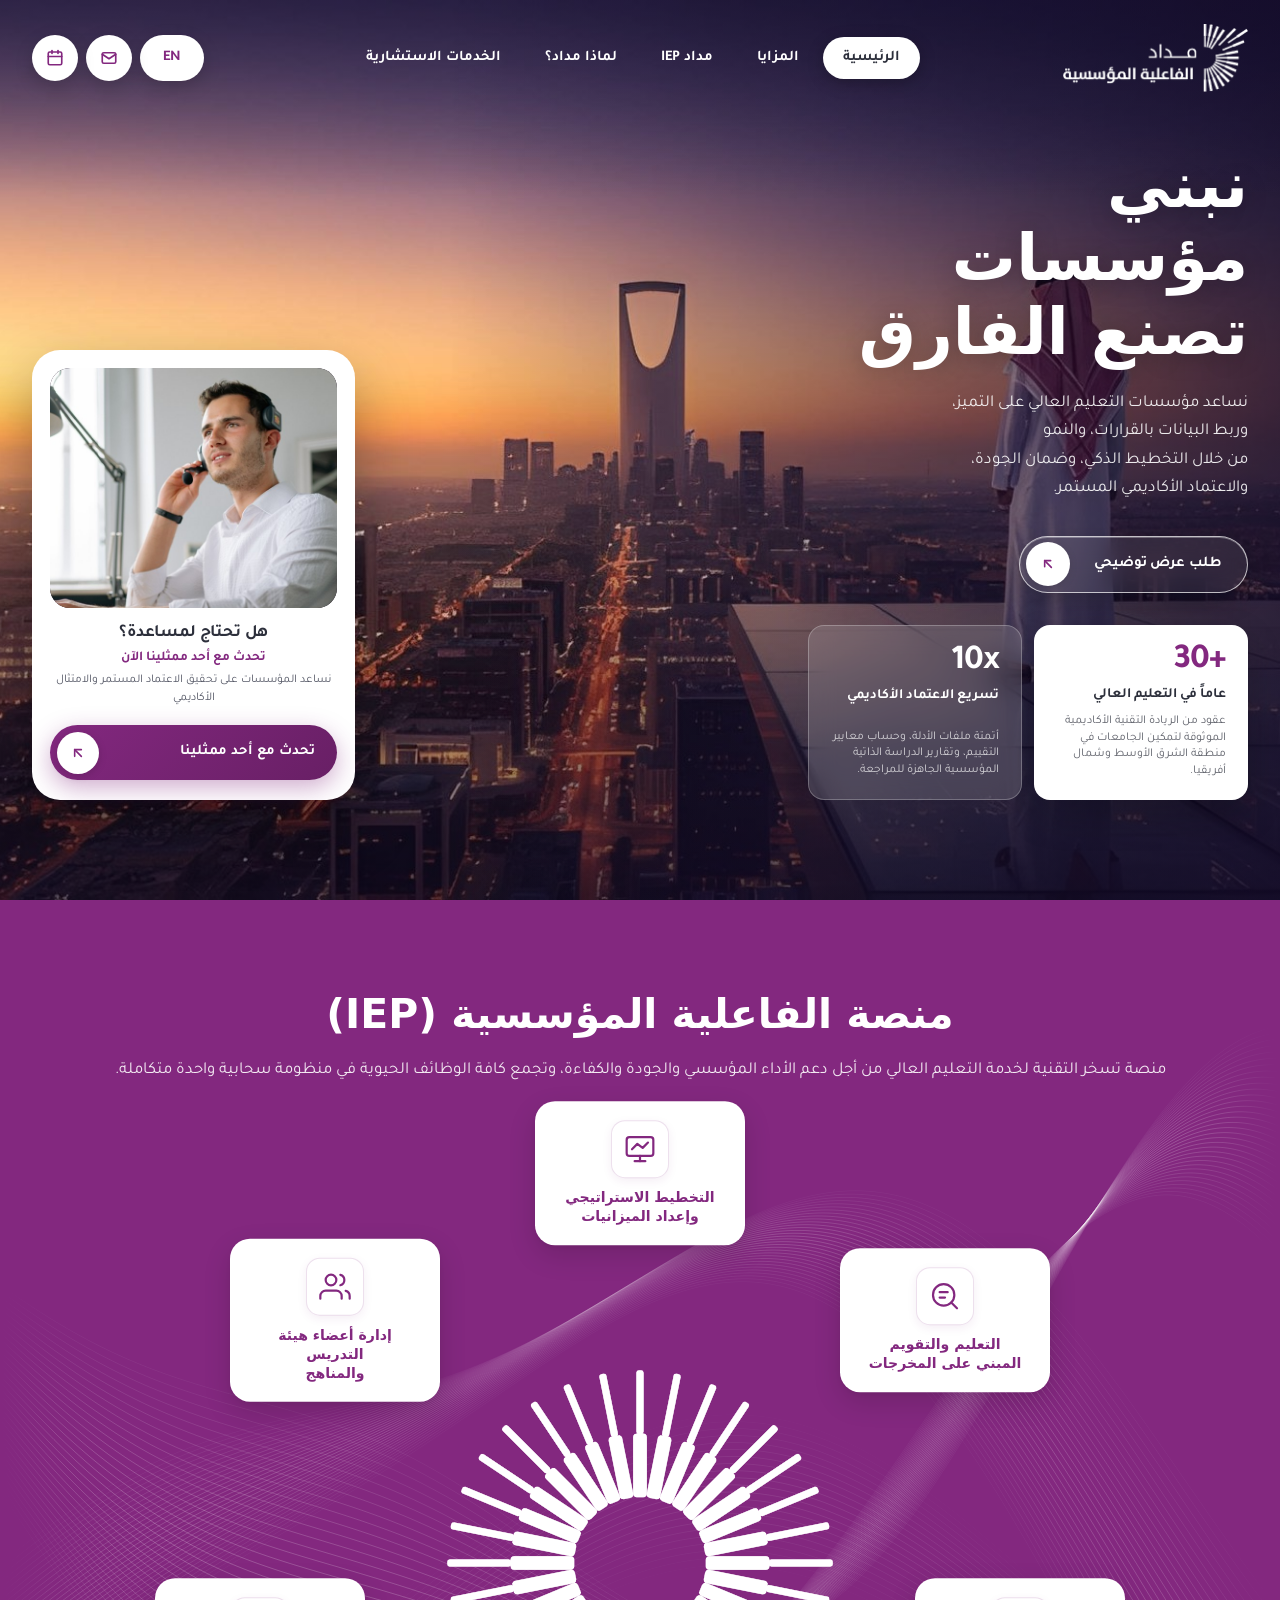
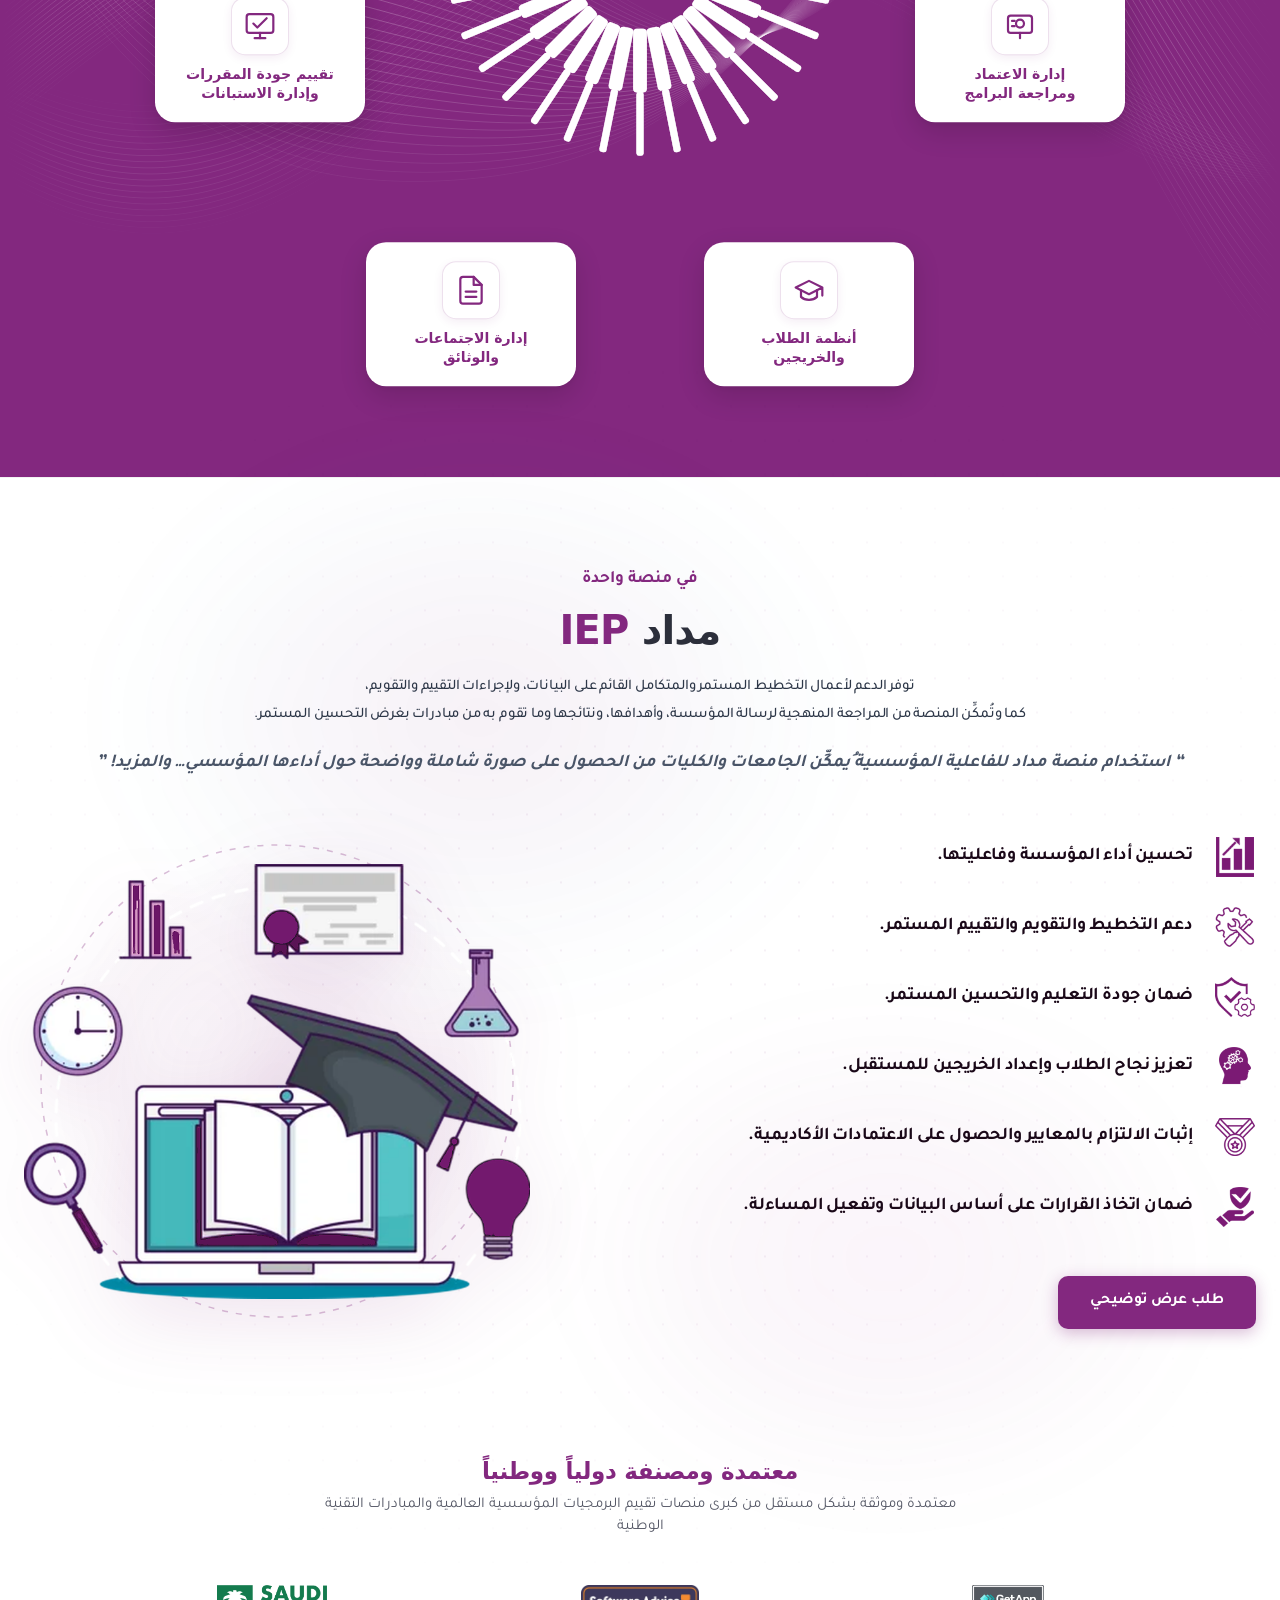
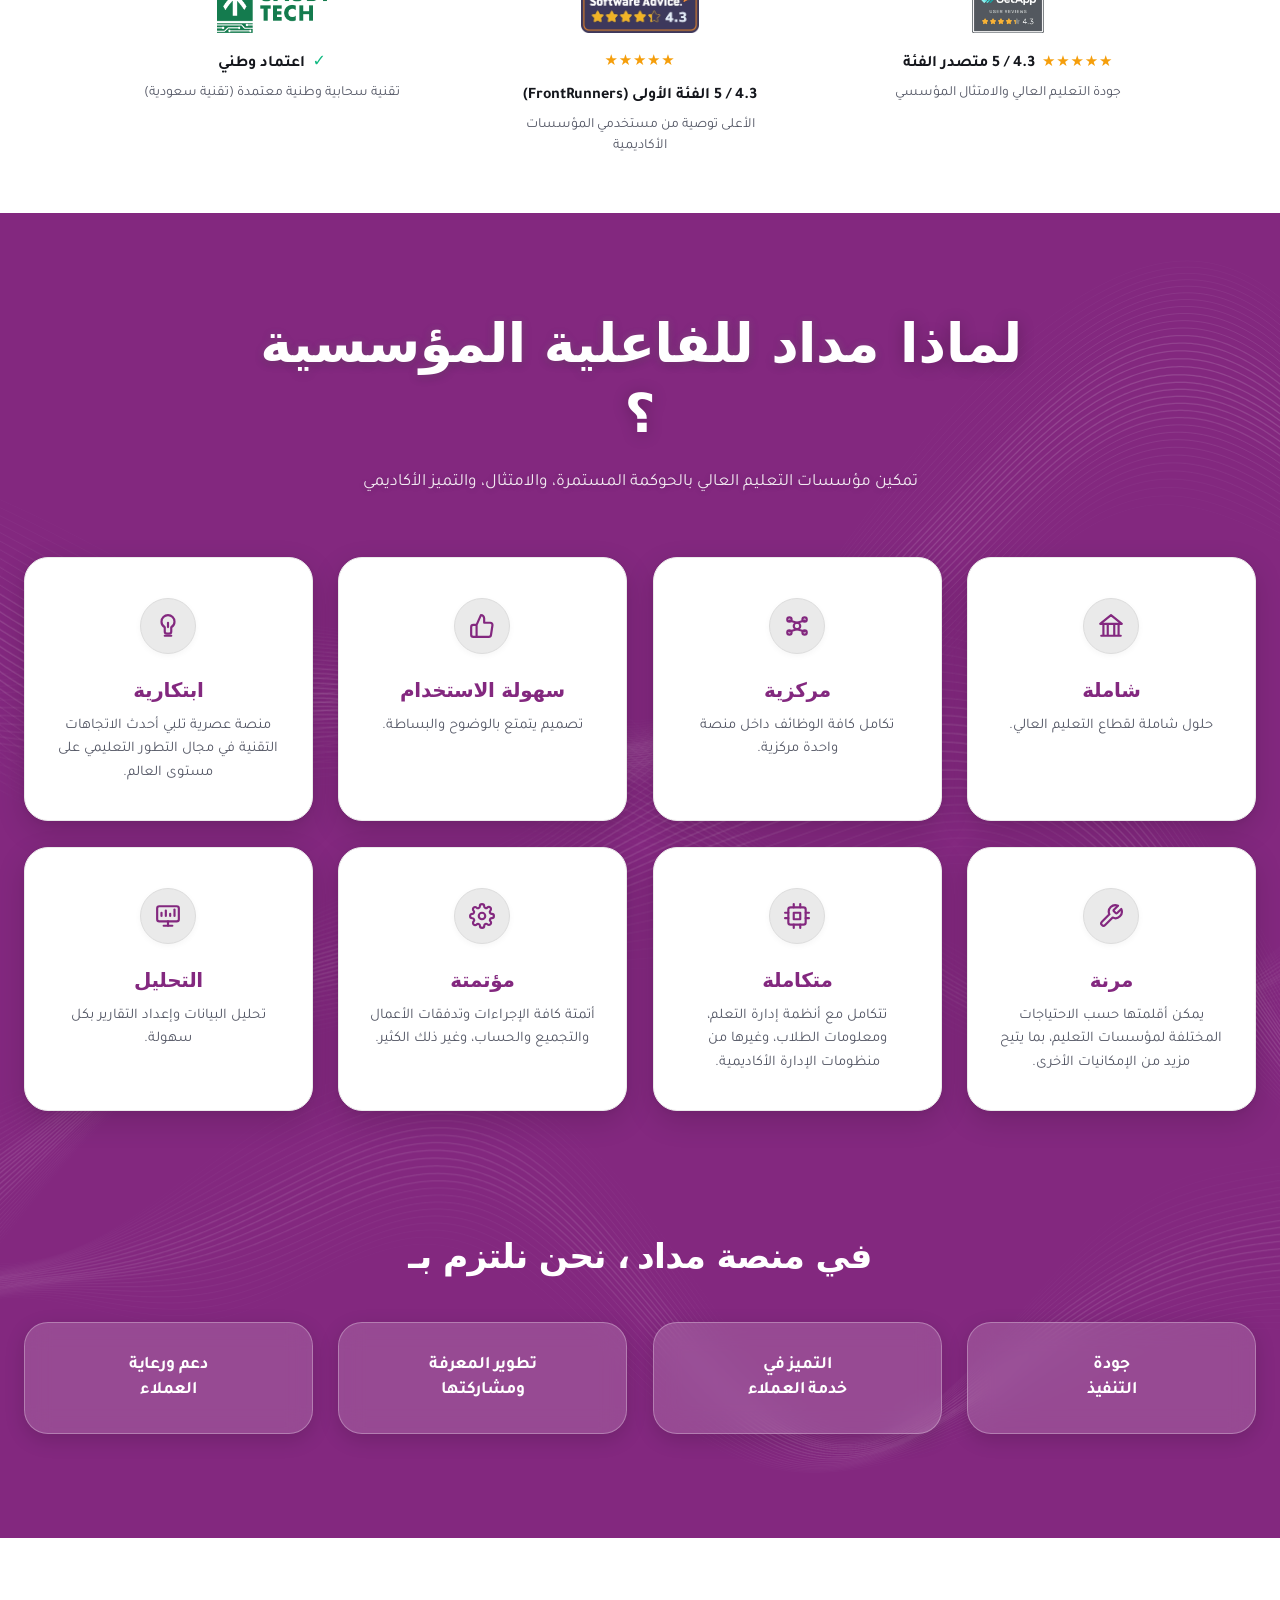
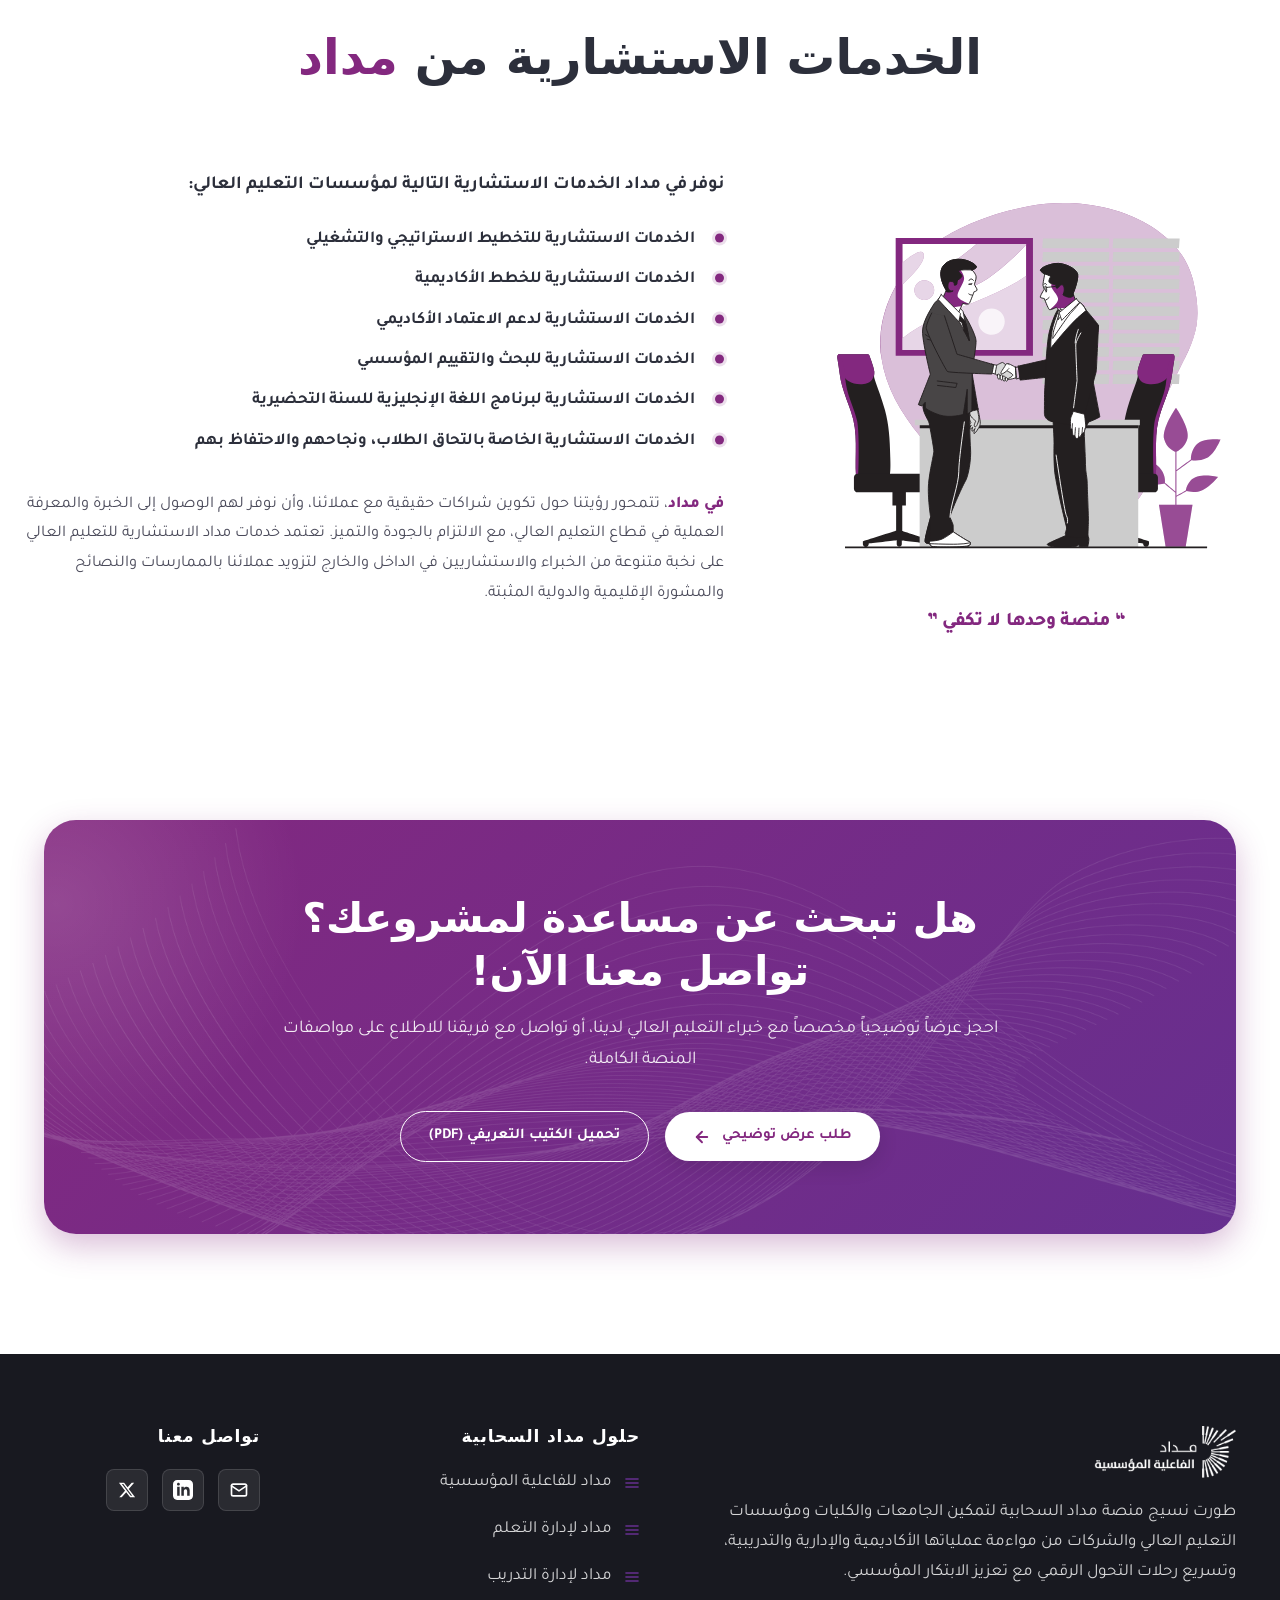
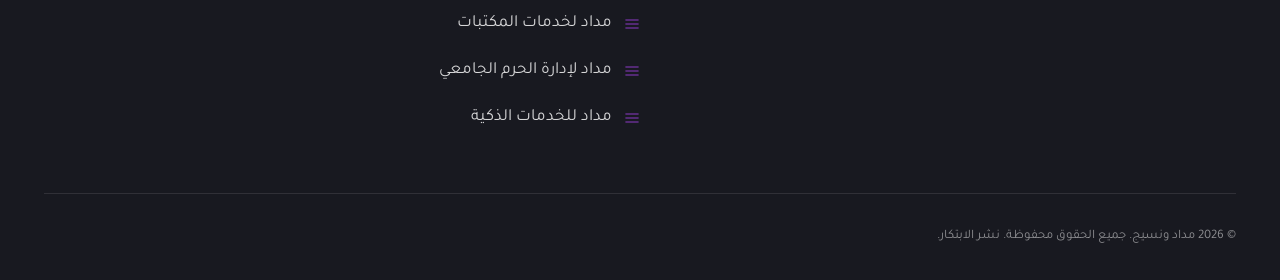
==== ar/index.html @ b890a6e3 "Initial commit: Medad IEP Website" ====
<!DOCTYPE html>
<html lang="ar" dir="rtl">
<head>
  <meta charset="UTF-8">
  <meta name="viewport" content="width=device-width, initial-scale=1.0">
  <title>الفاعلية المؤسسية | منصة مداد السحابية</title>
  <meta name="description" content="منصة الفاعلية المؤسسية (IEP) من مداد تلبي احتياجات مؤسسات التعليم العالي من خلال دمج التخطيط الاستراتيجي وتقويم مخرجات التعلم والاعتماد الأكاديمي.">
  <meta name="robots" content="index, follow">

  <!-- Canonical & Multilingual Links -->
  <link rel="canonical" href="https://products.medad.com/ar/institutional-effectiveness-platform/">
  <link rel="alternate" hreflang="ar" href="index.html">
  <link rel="alternate" hreflang="en" href="../index.html">
  <link rel="alternate" hreflang="x-default" href="../index.html">

  <!-- Open Graph -->
  <meta property="og:type" content="website">
  <meta property="og:title" content="الفاعلية المؤسسية | منصة مداد السحابية">
  <meta property="og:description" content="منصة تسخر التقنية لخدمة التعليم العالي من أجل دعم الأداء المؤسسي والجودة والكفاءة.">
  <meta property="og:image" content="../assets/images/iep-hero-bg.webp">
  <meta property="og:url" content="https://products.medad.com/ar/institutional-effectiveness-platform/">

  <!-- Google Fonts: Tajawal (Spec: Regular 400, Bold 700, ExtraBold 800) -->
  <link rel="preconnect" href="https://fonts.googleapis.com">
  <link rel="preconnect" href="https://fonts.gstatic.com" crossorigin>
  <link href="https://fonts.googleapis.com/css2?family=Tajawal:wght@400;700;800&display=swap" rel="stylesheet">

  <link rel="stylesheet" href="../css/style.css">
  <link rel="stylesheet" href="../css/rtl.css">
  <link rel="icon" type="image/webp" href="../assets/images/medad-iep-logo-ar.webp">
</head>
<body class="rtl">

  <!-- Floating Frosted Header Navigation -->
  <header class="hero-header" id="mainHeader" role="banner">
    <a href="index.html" class="hero-brand" aria-label="الصفحة الرئيسية لمنصة مداد للفاعلية المؤسسية">
      <img src="../assets/images/medad-iep-logo-ar.webp" alt="منصة مداد للفاعلية المؤسسية" width="272" height="68">
    </a>

    <nav class="hero-pill-nav" role="navigation" aria-label="القائمة الرئيسية">
      <span class="hero-pill-indicator" aria-hidden="true"></span>
      <a href="#overview" class="hero-pill-link active">الرئيسية</a>
      <a href="#features" class="hero-pill-link">المزايا</a>
      <a href="#medad-iep" class="hero-pill-link">مداد IEP</a>
      <a href="#why-medad" class="hero-pill-link">لماذا مداد؟</a>
      <a href="#consultancy" class="hero-pill-link">الخدمات الاستشارية</a>
    </nav>

    <div class="hero-header-actions">
      <a href="../index.html" class="hero-round-btn" id="hero-lang-btn" hreflang="en" aria-label="Switch language to English" title="English">
        <span>EN</span>
      </a>
      <a href="mailto:info@medad.com" class="hero-round-btn" id="hero-mail-btn" aria-label="البريد الإلكتروني لمداد" title="info@medad.com">
        <svg width="18" height="18" viewBox="0 0 24 24" fill="none" stroke="currentColor" stroke-width="2.2" stroke-linecap="round" stroke-linejoin="round" aria-hidden="true"><rect x="3" y="5" width="18" height="14" rx="2"></rect><polyline points="3 7 12 13 21 7"></polyline></svg>
      </a>
      <a href="#demo" class="hero-round-btn" id="hero-demo-icon-btn" data-open-demo aria-label="طلب عرض توضيحي" title="طلب عرض توضيحي">
        <svg width="18" height="18" viewBox="0 0 24 24" fill="none" stroke="currentColor" stroke-width="2.2" stroke-linecap="round" stroke-linejoin="round" aria-hidden="true"><rect x="3" y="4" width="18" height="17" rx="2"></rect><line x1="16" y1="2" x2="16" y2="6"></line><line x1="8" y1="2" x2="8" y2="6"></line><line x1="3" y1="10" x2="21" y2="10"></line></svg>
      </a>
    </div>
  </header>

  <!-- Page Wrapper with Formix-Style Editorial Hero -->
  <div class="page-wrapper">
    <section class="hero-editorial" id="overview">
      <!-- Hero Body Grid (Overlaid on Centered Portrait) -->
      <div class="hero-body-grid">
        <!-- Copy Column -->
        <div class="hero-copy-col">
          <h1 class="hero-headline">نبني<br>مؤسسات<br>تصنع الفارق</h1>
          <p class="hero-description">
            نساعد مؤسسات التعليم العالي على التميز،<br>
            وربط البيانات بالقرارات، والنمو<br>
            من خلال التخطيط الذكي، وضمان الجودة،<br>
            والاعتماد الأكاديمي المستمر.
          </p>

          <div class="hero-cta-group">
            <a href="#demo" class="btn btn--hero" id="hero-request-demo-btn" data-open-demo>
              <span>طلب عرض توضيحي</span>
              <span class="btn-arrow-icon" aria-hidden="true">
                <svg width="16" height="16" viewBox="0 0 24 24" fill="none" stroke="currentColor" stroke-width="2.4" stroke-linecap="round" stroke-linejoin="round"><line x1="7" y1="17" x2="17" y2="7"></line><polyline points="8 7 17 7 17 16"></polyline></svg>
              </span>
            </a>
          </div>

          <!-- Bottom Left Stat Cards -->
          <div class="hero-stat-cards">
            <div class="hero-stat-card hero-stat-card--solid">
              <div>
                <div class="hero-stat-number">+30</div>
                <div class="hero-stat-label">عاماً في التعليم العالي</div>
              </div>
              <p class="hero-stat-desc">عقود من الريادة التقنية الأكاديمية الموثوقة لتمكين الجامعات في منطقة الشرق الأوسط وشمال أفريقيا.</p>
            </div>
            <div class="hero-stat-card hero-stat-card--glass">
              <div>
                <div class="hero-stat-number">10x</div>
                <div class="hero-stat-label">تسريع الاعتماد الأكاديمي</div>
              </div>
              <p class="hero-stat-desc">أتمتة ملفات الأدلة، وحساب معايير التقييم، وتقارير الدراسة الذاتية المؤسسية الجاهزة للمراجعة.</p>
            </div>
          </div>
        </div>

        <!-- Center Spacer for Portrait -->
        <div class="hero-center-spacer" aria-hidden="true"></div>

        <!-- Right Aside Column -->
        <div class="hero-aside-col">
          <!-- Floating White Live Preview Card -->
          <aside class="hero-live-card" aria-label="معاينة تفاعلية">
            <div class="live-card-thumb">
              <img src="../assets/images/support-rep.jpg" alt="أحد ممثلي دعم منصة مداد" width="800" height="960">
            </div>

            <div class="live-card-body">
              <div class="live-card-name">هل تحتاج لمساعدة؟</div>
              <div class="live-card-role">تحدث مع أحد ممثلينا الآن</div>
              <p class="live-card-desc">نساعد المؤسسات على تحقيق الاعتماد المستمر والامتثال الأكاديمي</p>
            </div>

            <a href="#demo" class="live-card-btn" id="hero-card-demo-btn" data-open-demo>
              <span>تحدث مع أحد ممثلينا</span>
              <span class="btn-arrow-icon" aria-hidden="true">
                <svg width="16" height="16" viewBox="0 0 24 24" fill="none" stroke="currentColor" stroke-width="2.4" stroke-linecap="round" stroke-linejoin="round"><line x1="7" y1="17" x2="17" y2="7"></line><polyline points="7 7 17 7 17 17"></polyline></svg>
              </span>
            </a>
          </aside>
        </div>
      </div>
    </section>
  </div>

  <!-- Main Landmark -->
  <main id="main-content">

    <!-- Section: A Platform Created for the Entire Institution (Interactive Medad Burst Logo) -->
    <section class="section medad-circle-section" id="features" aria-labelledby="pillars-title">
      <!-- Dynamic Flowing Wave Ribbon Background Elements -->
      <div class="medad-waves-bg" aria-hidden="true">
        <canvas class="medad-waves-canvas" id="medadWavesCanvas"></canvas>
      </div>

      <div class="container">
        <header class="section-head">
          <h2 id="pillars-title" class="section-title">منصة الفاعلية المؤسسية (IEP)</h2>
          <p class="section-subtitle">
            منصة تسخر التقنية لخدمة التعليم العالي من أجل دعم الأداء المؤسسي والجودة والكفاءة، وتجمع كافة الوظائف الحيوية في منظومة سحابية واحدة متكاملة.
          </p>
        </header>
      </div>

      <!-- Interactive Showcase Stage: Full Page Width -->
      <div class="medad-showcase-stage" id="medadShowcaseStage">
          <!-- Left Column: Burst Logo & Satellite Nodes -->
          <div class="medad-stage-left" id="medadStageLeft">
            <!-- Interactive Circular Medad Logo Hub -->
            <div class="medad-burst-hub" id="medadBurstHub">
              <!-- Central Medad Emblem Circle -->
              <div class="medad-logo-core">
            <div class="medad-circle-disc" id="medadCircleDisc">
              <svg xmlns="http://www.w3.org/2000/svg" viewBox="0 0 800 800" width="100%" height="100%" class="medad-interactive-vector-emblem" id="medadInteractiveSvg" aria-label="شعار منصة مداد للفاعلية المؤسسية التفاعلي" shape-rendering="geometricPrecision" text-rendering="geometricPrecision" image-rendering="optimizeQuality">
                <g class="medad-vec-rods-container" id="medadVecRodsContainer">
                  <!-- Rod  0:   0.0 deg -->
                  <g class="medad-vec-rod-pivot" data-rod-index="0" transform="rotate(0.0, 400, 400)">
                    <g class="medad-vec-rod" data-rod="0" data-feature="2" shape-rendering="geometricPrecision">
                      <rect x="510" y="378" width="250" height="44" fill="transparent" class="medad-rod-hitbox" />
                      <rect x="520" y="388" width="115" height="24" rx="6" fill="#FFFFFF" stroke="#FFFFFF" stroke-width="0.75" stroke-linejoin="round" vector-effect="non-scaling-stroke" shape-rendering="geometricPrecision" class="medad-rod-head" />
                      <rect x="635" y="394" width="115" height="12" rx="4" fill="#FFFFFF" stroke="#FFFFFF" stroke-width="0.75" stroke-linejoin="round" vector-effect="non-scaling-stroke" shape-rendering="geometricPrecision" class="medad-rod-stem" />
                    </g>
                  </g>

                  <!-- Rod  1:  11.2 deg -->
                  <g class="medad-vec-rod-pivot" data-rod-index="1" transform="rotate(11.25, 400, 400)">
                    <g class="medad-vec-rod" data-rod="1" data-feature="2" shape-rendering="geometricPrecision">
                      <rect x="510" y="378" width="250" height="44" fill="transparent" class="medad-rod-hitbox" />
                      <rect x="520" y="388" width="115" height="24" rx="6" fill="#FFFFFF" stroke="#FFFFFF" stroke-width="0.75" stroke-linejoin="round" vector-effect="non-scaling-stroke" shape-rendering="geometricPrecision" class="medad-rod-head" />
                      <rect x="635" y="394" width="115" height="12" rx="4" fill="#FFFFFF" stroke="#FFFFFF" stroke-width="0.75" stroke-linejoin="round" vector-effect="non-scaling-stroke" shape-rendering="geometricPrecision" class="medad-rod-stem" />
                    </g>
                  </g>

                  <!-- Rod  2:  22.5 deg -->
                  <g class="medad-vec-rod-pivot" data-rod-index="2" transform="rotate(22.5, 400, 400)">
                    <g class="medad-vec-rod" data-rod="2" data-feature="2" shape-rendering="geometricPrecision">
                      <rect x="510" y="378" width="250" height="44" fill="transparent" class="medad-rod-hitbox" />
                      <rect x="520" y="388" width="115" height="24" rx="6" fill="#FFFFFF" stroke="#FFFFFF" stroke-width="0.75" stroke-linejoin="round" vector-effect="non-scaling-stroke" shape-rendering="geometricPrecision" class="medad-rod-head" />
                      <rect x="635" y="394" width="115" height="12" rx="4" fill="#FFFFFF" stroke="#FFFFFF" stroke-width="0.75" stroke-linejoin="round" vector-effect="non-scaling-stroke" shape-rendering="geometricPrecision" class="medad-rod-stem" />
                    </g>
                  </g>

                  <!-- Rod  3:  33.8 deg -->
                  <g class="medad-vec-rod-pivot" data-rod-index="3" transform="rotate(33.75, 400, 400)">
                    <g class="medad-vec-rod" data-rod="3" data-feature="3" shape-rendering="geometricPrecision">
                      <rect x="510" y="378" width="250" height="44" fill="transparent" class="medad-rod-hitbox" />
                      <rect x="520" y="388" width="115" height="24" rx="6" fill="#FFFFFF" stroke="#FFFFFF" stroke-width="0.75" stroke-linejoin="round" vector-effect="non-scaling-stroke" shape-rendering="geometricPrecision" class="medad-rod-head" />
                      <rect x="635" y="394" width="115" height="12" rx="4" fill="#FFFFFF" stroke="#FFFFFF" stroke-width="0.75" stroke-linejoin="round" vector-effect="non-scaling-stroke" shape-rendering="geometricPrecision" class="medad-rod-stem" />
                    </g>
                  </g>

                  <!-- Rod  4:  45.0 deg -->
                  <g class="medad-vec-rod-pivot" data-rod-index="4" transform="rotate(45.0, 400, 400)">
                    <g class="medad-vec-rod" data-rod="4" data-feature="3" shape-rendering="geometricPrecision">
                      <rect x="510" y="378" width="250" height="44" fill="transparent" class="medad-rod-hitbox" />
                      <rect x="520" y="388" width="115" height="24" rx="6" fill="#FFFFFF" stroke="#FFFFFF" stroke-width="0.75" stroke-linejoin="round" vector-effect="non-scaling-stroke" shape-rendering="geometricPrecision" class="medad-rod-head" />
                      <rect x="635" y="394" width="115" height="12" rx="4" fill="#FFFFFF" stroke="#FFFFFF" stroke-width="0.75" stroke-linejoin="round" vector-effect="non-scaling-stroke" shape-rendering="geometricPrecision" class="medad-rod-stem" />
                    </g>
                  </g>

                  <!-- Rod  5:  56.2 deg -->
                  <g class="medad-vec-rod-pivot" data-rod-index="5" transform="rotate(56.25, 400, 400)">
                    <g class="medad-vec-rod" data-rod="5" data-feature="3" shape-rendering="geometricPrecision">
                      <rect x="510" y="378" width="250" height="44" fill="transparent" class="medad-rod-hitbox" />
                      <rect x="520" y="388" width="115" height="24" rx="6" fill="#FFFFFF" stroke="#FFFFFF" stroke-width="0.75" stroke-linejoin="round" vector-effect="non-scaling-stroke" shape-rendering="geometricPrecision" class="medad-rod-head" />
                      <rect x="635" y="394" width="115" height="12" rx="4" fill="#FFFFFF" stroke="#FFFFFF" stroke-width="0.75" stroke-linejoin="round" vector-effect="non-scaling-stroke" shape-rendering="geometricPrecision" class="medad-rod-stem" />
                    </g>
                  </g>

                  <!-- Rod  6:  67.5 deg -->
                  <g class="medad-vec-rod-pivot" data-rod-index="6" transform="rotate(67.5, 400, 400)">
                    <g class="medad-vec-rod" data-rod="6" data-feature="3" shape-rendering="geometricPrecision">
                      <rect x="510" y="378" width="250" height="44" fill="transparent" class="medad-rod-hitbox" />
                      <rect x="520" y="388" width="115" height="24" rx="6" fill="#FFFFFF" stroke="#FFFFFF" stroke-width="0.75" stroke-linejoin="round" vector-effect="non-scaling-stroke" shape-rendering="geometricPrecision" class="medad-rod-head" />
                      <rect x="635" y="394" width="115" height="12" rx="4" fill="#FFFFFF" stroke="#FFFFFF" stroke-width="0.75" stroke-linejoin="round" vector-effect="non-scaling-stroke" shape-rendering="geometricPrecision" class="medad-rod-stem" />
                    </g>
                  </g>

                  <!-- Rod  7:  78.8 deg -->
                  <g class="medad-vec-rod-pivot" data-rod-index="7" transform="rotate(78.75, 400, 400)">
                    <g class="medad-vec-rod" data-rod="7" data-feature="4" shape-rendering="geometricPrecision">
                      <rect x="510" y="378" width="250" height="44" fill="transparent" class="medad-rod-hitbox" />
                      <rect x="520" y="388" width="115" height="24" rx="6" fill="#FFFFFF" stroke="#FFFFFF" stroke-width="0.75" stroke-linejoin="round" vector-effect="non-scaling-stroke" shape-rendering="geometricPrecision" class="medad-rod-head" />
                      <rect x="635" y="394" width="115" height="12" rx="4" fill="#FFFFFF" stroke="#FFFFFF" stroke-width="0.75" stroke-linejoin="round" vector-effect="non-scaling-stroke" shape-rendering="geometricPrecision" class="medad-rod-stem" />
                    </g>
                  </g>

                  <!-- Rod  8:  90.0 deg -->
                  <g class="medad-vec-rod-pivot" data-rod-index="8" transform="rotate(90.0, 400, 400)">
                    <g class="medad-vec-rod" data-rod="8" data-feature="4" shape-rendering="geometricPrecision">
                      <rect x="510" y="378" width="250" height="44" fill="transparent" class="medad-rod-hitbox" />
                      <rect x="520" y="388" width="115" height="24" rx="6" fill="#FFFFFF" stroke="#FFFFFF" stroke-width="0.75" stroke-linejoin="round" vector-effect="non-scaling-stroke" shape-rendering="geometricPrecision" class="medad-rod-head" />
                      <rect x="635" y="394" width="115" height="12" rx="4" fill="#FFFFFF" stroke="#FFFFFF" stroke-width="0.75" stroke-linejoin="round" vector-effect="non-scaling-stroke" shape-rendering="geometricPrecision" class="medad-rod-stem" />
                    </g>
                  </g>

                  <!-- Rod  9: 101.2 deg -->
                  <g class="medad-vec-rod-pivot" data-rod-index="9" transform="rotate(101.25, 400, 400)">
                    <g class="medad-vec-rod" data-rod="9" data-feature="4" shape-rendering="geometricPrecision">
                      <rect x="510" y="378" width="250" height="44" fill="transparent" class="medad-rod-hitbox" />
                      <rect x="520" y="388" width="115" height="24" rx="6" fill="#FFFFFF" stroke="#FFFFFF" stroke-width="0.75" stroke-linejoin="round" vector-effect="non-scaling-stroke" shape-rendering="geometricPrecision" class="medad-rod-head" />
                      <rect x="635" y="394" width="115" height="12" rx="4" fill="#FFFFFF" stroke="#FFFFFF" stroke-width="0.75" stroke-linejoin="round" vector-effect="non-scaling-stroke" shape-rendering="geometricPrecision" class="medad-rod-stem" />
                    </g>
                  </g>

                  <!-- Rod 10: 112.5 deg -->
                  <g class="medad-vec-rod-pivot" data-rod-index="10" transform="rotate(112.5, 400, 400)">
                    <g class="medad-vec-rod" data-rod="10" data-feature="4" shape-rendering="geometricPrecision">
                      <rect x="510" y="378" width="250" height="44" fill="transparent" class="medad-rod-hitbox" />
                      <rect x="520" y="388" width="115" height="24" rx="6" fill="#FFFFFF" stroke="#FFFFFF" stroke-width="0.75" stroke-linejoin="round" vector-effect="non-scaling-stroke" shape-rendering="geometricPrecision" class="medad-rod-head" />
                      <rect x="635" y="394" width="115" height="12" rx="4" fill="#FFFFFF" stroke="#FFFFFF" stroke-width="0.75" stroke-linejoin="round" vector-effect="non-scaling-stroke" shape-rendering="geometricPrecision" class="medad-rod-stem" />
                    </g>
                  </g>

                  <!-- Rod 11: 123.8 deg -->
                  <g class="medad-vec-rod-pivot" data-rod-index="11" transform="rotate(123.75, 400, 400)">
                    <g class="medad-vec-rod" data-rod="11" data-feature="4" shape-rendering="geometricPrecision">
                      <rect x="510" y="378" width="250" height="44" fill="transparent" class="medad-rod-hitbox" />
                      <rect x="520" y="388" width="115" height="24" rx="6" fill="#FFFFFF" stroke="#FFFFFF" stroke-width="0.75" stroke-linejoin="round" vector-effect="non-scaling-stroke" shape-rendering="geometricPrecision" class="medad-rod-head" />
                      <rect x="635" y="394" width="115" height="12" rx="4" fill="#FFFFFF" stroke="#FFFFFF" stroke-width="0.75" stroke-linejoin="round" vector-effect="non-scaling-stroke" shape-rendering="geometricPrecision" class="medad-rod-stem" />
                    </g>
                  </g>

                  <!-- Rod 12: 135.0 deg -->
                  <g class="medad-vec-rod-pivot" data-rod-index="12" transform="rotate(135.0, 400, 400)">
                    <g class="medad-vec-rod" data-rod="12" data-feature="5" shape-rendering="geometricPrecision">
                      <rect x="510" y="378" width="250" height="44" fill="transparent" class="medad-rod-hitbox" />
                      <rect x="520" y="388" width="115" height="24" rx="6" fill="#FFFFFF" stroke="#FFFFFF" stroke-width="0.75" stroke-linejoin="round" vector-effect="non-scaling-stroke" shape-rendering="geometricPrecision" class="medad-rod-head" />
                      <rect x="635" y="394" width="115" height="12" rx="4" fill="#FFFFFF" stroke="#FFFFFF" stroke-width="0.75" stroke-linejoin="round" vector-effect="non-scaling-stroke" shape-rendering="geometricPrecision" class="medad-rod-stem" />
                    </g>
                  </g>

                  <!-- Rod 13: 146.2 deg -->
                  <g class="medad-vec-rod-pivot" data-rod-index="13" transform="rotate(146.25, 400, 400)">
                    <g class="medad-vec-rod" data-rod="13" data-feature="5" shape-rendering="geometricPrecision">
                      <rect x="510" y="378" width="250" height="44" fill="transparent" class="medad-rod-hitbox" />
                      <rect x="520" y="388" width="115" height="24" rx="6" fill="#FFFFFF" stroke="#FFFFFF" stroke-width="0.75" stroke-linejoin="round" vector-effect="non-scaling-stroke" shape-rendering="geometricPrecision" class="medad-rod-head" />
                      <rect x="635" y="394" width="115" height="12" rx="4" fill="#FFFFFF" stroke="#FFFFFF" stroke-width="0.75" stroke-linejoin="round" vector-effect="non-scaling-stroke" shape-rendering="geometricPrecision" class="medad-rod-stem" />
                    </g>
                  </g>

                  <!-- Rod 14: 157.5 deg -->
                  <g class="medad-vec-rod-pivot" data-rod-index="14" transform="rotate(157.5, 400, 400)">
                    <g class="medad-vec-rod" data-rod="14" data-feature="5" shape-rendering="geometricPrecision">
                      <rect x="510" y="378" width="250" height="44" fill="transparent" class="medad-rod-hitbox" />
                      <rect x="520" y="388" width="115" height="24" rx="6" fill="#FFFFFF" stroke="#FFFFFF" stroke-width="0.75" stroke-linejoin="round" vector-effect="non-scaling-stroke" shape-rendering="geometricPrecision" class="medad-rod-head" />
                      <rect x="635" y="394" width="115" height="12" rx="4" fill="#FFFFFF" stroke="#FFFFFF" stroke-width="0.75" stroke-linejoin="round" vector-effect="non-scaling-stroke" shape-rendering="geometricPrecision" class="medad-rod-stem" />
                    </g>
                  </g>

                  <!-- Rod 15: 168.8 deg -->
                  <g class="medad-vec-rod-pivot" data-rod-index="15" transform="rotate(168.75, 400, 400)">
                    <g class="medad-vec-rod" data-rod="15" data-feature="5" shape-rendering="geometricPrecision">
                      <rect x="510" y="378" width="250" height="44" fill="transparent" class="medad-rod-hitbox" />
                      <rect x="520" y="388" width="115" height="24" rx="6" fill="#FFFFFF" stroke="#FFFFFF" stroke-width="0.75" stroke-linejoin="round" vector-effect="non-scaling-stroke" shape-rendering="geometricPrecision" class="medad-rod-head" />
                      <rect x="635" y="394" width="115" height="12" rx="4" fill="#FFFFFF" stroke="#FFFFFF" stroke-width="0.75" stroke-linejoin="round" vector-effect="non-scaling-stroke" shape-rendering="geometricPrecision" class="medad-rod-stem" />
                    </g>
                  </g>

                  <!-- Rod 16: 180.0 deg -->
                  <g class="medad-vec-rod-pivot" data-rod-index="16" transform="rotate(180.0, 400, 400)">
                    <g class="medad-vec-rod" data-rod="16" data-feature="5" shape-rendering="geometricPrecision">
                      <rect x="510" y="378" width="250" height="44" fill="transparent" class="medad-rod-hitbox" />
                      <rect x="520" y="388" width="115" height="24" rx="6" fill="#FFFFFF" stroke="#FFFFFF" stroke-width="0.75" stroke-linejoin="round" vector-effect="non-scaling-stroke" shape-rendering="geometricPrecision" class="medad-rod-head" />
                      <rect x="635" y="394" width="115" height="12" rx="4" fill="#FFFFFF" stroke="#FFFFFF" stroke-width="0.75" stroke-linejoin="round" vector-effect="non-scaling-stroke" shape-rendering="geometricPrecision" class="medad-rod-stem" />
                    </g>
                  </g>

                  <!-- Rod 17: 191.2 deg -->
                  <g class="medad-vec-rod-pivot" data-rod-index="17" transform="rotate(191.25, 400, 400)">
                    <g class="medad-vec-rod" data-rod="17" data-feature="6" shape-rendering="geometricPrecision">
                      <rect x="510" y="378" width="250" height="44" fill="transparent" class="medad-rod-hitbox" />
                      <rect x="520" y="388" width="115" height="24" rx="6" fill="#FFFFFF" stroke="#FFFFFF" stroke-width="0.75" stroke-linejoin="round" vector-effect="non-scaling-stroke" shape-rendering="geometricPrecision" class="medad-rod-head" />
                      <rect x="635" y="394" width="115" height="12" rx="4" fill="#FFFFFF" stroke="#FFFFFF" stroke-width="0.75" stroke-linejoin="round" vector-effect="non-scaling-stroke" shape-rendering="geometricPrecision" class="medad-rod-stem" />
                    </g>
                  </g>

                  <!-- Rod 18: 202.5 deg -->
                  <g class="medad-vec-rod-pivot" data-rod-index="18" transform="rotate(202.5, 400, 400)">
                    <g class="medad-vec-rod" data-rod="18" data-feature="6" shape-rendering="geometricPrecision">
                      <rect x="510" y="378" width="250" height="44" fill="transparent" class="medad-rod-hitbox" />
                      <rect x="520" y="388" width="115" height="24" rx="6" fill="#FFFFFF" stroke="#FFFFFF" stroke-width="0.75" stroke-linejoin="round" vector-effect="non-scaling-stroke" shape-rendering="geometricPrecision" class="medad-rod-head" />
                      <rect x="635" y="394" width="115" height="12" rx="4" fill="#FFFFFF" stroke="#FFFFFF" stroke-width="0.75" stroke-linejoin="round" vector-effect="non-scaling-stroke" shape-rendering="geometricPrecision" class="medad-rod-stem" />
                    </g>
                  </g>

                  <!-- Rod 19: 213.8 deg -->
                  <g class="medad-vec-rod-pivot" data-rod-index="19" transform="rotate(213.75, 400, 400)">
                    <g class="medad-vec-rod" data-rod="19" data-feature="6" shape-rendering="geometricPrecision">
                      <rect x="510" y="378" width="250" height="44" fill="transparent" class="medad-rod-hitbox" />
                      <rect x="520" y="388" width="115" height="24" rx="6" fill="#FFFFFF" stroke="#FFFFFF" stroke-width="0.75" stroke-linejoin="round" vector-effect="non-scaling-stroke" shape-rendering="geometricPrecision" class="medad-rod-head" />
                      <rect x="635" y="394" width="115" height="12" rx="4" fill="#FFFFFF" stroke="#FFFFFF" stroke-width="0.75" stroke-linejoin="round" vector-effect="non-scaling-stroke" shape-rendering="geometricPrecision" class="medad-rod-stem" />
                    </g>
                  </g>

                  <!-- Rod 20: 225.0 deg -->
                  <g class="medad-vec-rod-pivot" data-rod-index="20" transform="rotate(225.0, 400, 400)">
                    <g class="medad-vec-rod" data-rod="20" data-feature="6" shape-rendering="geometricPrecision">
                      <rect x="510" y="378" width="250" height="44" fill="transparent" class="medad-rod-hitbox" />
                      <rect x="520" y="388" width="115" height="24" rx="6" fill="#FFFFFF" stroke="#FFFFFF" stroke-width="0.75" stroke-linejoin="round" vector-effect="non-scaling-stroke" shape-rendering="geometricPrecision" class="medad-rod-head" />
                      <rect x="635" y="394" width="115" height="12" rx="4" fill="#FFFFFF" stroke="#FFFFFF" stroke-width="0.75" stroke-linejoin="round" vector-effect="non-scaling-stroke" shape-rendering="geometricPrecision" class="medad-rod-stem" />
                    </g>
                  </g>

                  <!-- Rod 21: 236.2 deg -->
                  <g class="medad-vec-rod-pivot" data-rod-index="21" transform="rotate(236.25, 400, 400)">
                    <g class="medad-vec-rod" data-rod="21" data-feature="0" shape-rendering="geometricPrecision">
                      <rect x="510" y="378" width="250" height="44" fill="transparent" class="medad-rod-hitbox" />
                      <rect x="520" y="388" width="115" height="24" rx="6" fill="#FFFFFF" stroke="#FFFFFF" stroke-width="0.75" stroke-linejoin="round" vector-effect="non-scaling-stroke" shape-rendering="geometricPrecision" class="medad-rod-head" />
                      <rect x="635" y="394" width="115" height="12" rx="4" fill="#FFFFFF" stroke="#FFFFFF" stroke-width="0.75" stroke-linejoin="round" vector-effect="non-scaling-stroke" shape-rendering="geometricPrecision" class="medad-rod-stem" />
                    </g>
                  </g>

                  <!-- Rod 22: 247.5 deg -->
                  <g class="medad-vec-rod-pivot" data-rod-index="22" transform="rotate(247.5, 400, 400)">
                    <g class="medad-vec-rod" data-rod="22" data-feature="0" shape-rendering="geometricPrecision">
                      <rect x="510" y="378" width="250" height="44" fill="transparent" class="medad-rod-hitbox" />
                      <rect x="520" y="388" width="115" height="24" rx="6" fill="#FFFFFF" stroke="#FFFFFF" stroke-width="0.75" stroke-linejoin="round" vector-effect="non-scaling-stroke" shape-rendering="geometricPrecision" class="medad-rod-head" />
                      <rect x="635" y="394" width="115" height="12" rx="4" fill="#FFFFFF" stroke="#FFFFFF" stroke-width="0.75" stroke-linejoin="round" vector-effect="non-scaling-stroke" shape-rendering="geometricPrecision" class="medad-rod-stem" />
                    </g>
                  </g>

                  <!-- Rod 23: 258.8 deg -->
                  <g class="medad-vec-rod-pivot" data-rod-index="23" transform="rotate(258.75, 400, 400)">
                    <g class="medad-vec-rod" data-rod="23" data-feature="0" shape-rendering="geometricPrecision">
                      <rect x="510" y="378" width="250" height="44" fill="transparent" class="medad-rod-hitbox" />
                      <rect x="520" y="388" width="115" height="24" rx="6" fill="#FFFFFF" stroke="#FFFFFF" stroke-width="0.75" stroke-linejoin="round" vector-effect="non-scaling-stroke" shape-rendering="geometricPrecision" class="medad-rod-head" />
                      <rect x="635" y="394" width="115" height="12" rx="4" fill="#FFFFFF" stroke="#FFFFFF" stroke-width="0.75" stroke-linejoin="round" vector-effect="non-scaling-stroke" shape-rendering="geometricPrecision" class="medad-rod-stem" />
                    </g>
                  </g>

                  <!-- Rod 24: 270.0 deg (Top Center) -->
                  <g class="medad-vec-rod-pivot" data-rod-index="24" transform="rotate(270.0, 400, 400)">
                    <g class="medad-vec-rod" data-rod="24" data-feature="0" shape-rendering="geometricPrecision">
                      <rect x="510" y="378" width="250" height="44" fill="transparent" class="medad-rod-hitbox" />
                      <rect x="520" y="388" width="115" height="24" rx="6" fill="#FFFFFF" stroke="#FFFFFF" stroke-width="0.75" stroke-linejoin="round" vector-effect="non-scaling-stroke" shape-rendering="geometricPrecision" class="medad-rod-head" />
                      <rect x="635" y="394" width="115" height="12" rx="4" fill="#FFFFFF" stroke="#FFFFFF" stroke-width="0.75" stroke-linejoin="round" vector-effect="non-scaling-stroke" shape-rendering="geometricPrecision" class="medad-rod-stem" />
                    </g>
                  </g>

                  <!-- Rod 25: 281.2 deg -->
                  <g class="medad-vec-rod-pivot" data-rod-index="25" transform="rotate(281.25, 400, 400)">
                    <g class="medad-vec-rod" data-rod="25" data-feature="0" shape-rendering="geometricPrecision">
                      <rect x="510" y="378" width="250" height="44" fill="transparent" class="medad-rod-hitbox" />
                      <rect x="520" y="388" width="115" height="24" rx="6" fill="#FFFFFF" stroke="#FFFFFF" stroke-width="0.75" stroke-linejoin="round" vector-effect="non-scaling-stroke" shape-rendering="geometricPrecision" class="medad-rod-head" />
                      <rect x="635" y="394" width="115" height="12" rx="4" fill="#FFFFFF" stroke="#FFFFFF" stroke-width="0.75" stroke-linejoin="round" vector-effect="non-scaling-stroke" shape-rendering="geometricPrecision" class="medad-rod-stem" />
                    </g>
                  </g>

                  <!-- Rod 26: 292.5 deg -->
                  <g class="medad-vec-rod-pivot" data-rod-index="26" transform="rotate(292.5, 400, 400)">
                    <g class="medad-vec-rod" data-rod="26" data-feature="1" shape-rendering="geometricPrecision">
                      <rect x="510" y="378" width="250" height="44" fill="transparent" class="medad-rod-hitbox" />
                      <rect x="520" y="388" width="115" height="24" rx="6" fill="#FFFFFF" stroke="#FFFFFF" stroke-width="0.75" stroke-linejoin="round" vector-effect="non-scaling-stroke" shape-rendering="geometricPrecision" class="medad-rod-head" />
                      <rect x="635" y="394" width="115" height="12" rx="4" fill="#FFFFFF" stroke="#FFFFFF" stroke-width="0.75" stroke-linejoin="round" vector-effect="non-scaling-stroke" shape-rendering="geometricPrecision" class="medad-rod-stem" />
                    </g>
                  </g>

                  <!-- Rod 27: 303.8 deg -->
                  <g class="medad-vec-rod-pivot" data-rod-index="27" transform="rotate(303.75, 400, 400)">
                    <g class="medad-vec-rod" data-rod="27" data-feature="1" shape-rendering="geometricPrecision">
                      <rect x="510" y="378" width="250" height="44" fill="transparent" class="medad-rod-hitbox" />
                      <rect x="520" y="388" width="115" height="24" rx="6" fill="#FFFFFF" stroke="#FFFFFF" stroke-width="0.75" stroke-linejoin="round" vector-effect="non-scaling-stroke" shape-rendering="geometricPrecision" class="medad-rod-head" />
                      <rect x="635" y="394" width="115" height="12" rx="4" fill="#FFFFFF" stroke="#FFFFFF" stroke-width="0.75" stroke-linejoin="round" vector-effect="non-scaling-stroke" shape-rendering="geometricPrecision" class="medad-rod-stem" />
                    </g>
                  </g>

                  <!-- Rod 28: 315.0 deg -->
                  <g class="medad-vec-rod-pivot" data-rod-index="28" transform="rotate(315.0, 400, 400)">
                    <g class="medad-vec-rod" data-rod="28" data-feature="1" shape-rendering="geometricPrecision">
                      <rect x="510" y="378" width="250" height="44" fill="transparent" class="medad-rod-hitbox" />
                      <rect x="520" y="388" width="115" height="24" rx="6" fill="#FFFFFF" stroke="#FFFFFF" stroke-width="0.75" stroke-linejoin="round" vector-effect="non-scaling-stroke" shape-rendering="geometricPrecision" class="medad-rod-head" />
                      <rect x="635" y="394" width="115" height="12" rx="4" fill="#FFFFFF" stroke="#FFFFFF" stroke-width="0.75" stroke-linejoin="round" vector-effect="non-scaling-stroke" shape-rendering="geometricPrecision" class="medad-rod-stem" />
                    </g>
                  </g>

                  <!-- Rod 29: 326.2 deg -->
                  <g class="medad-vec-rod-pivot" data-rod-index="29" transform="rotate(326.25, 400, 400)">
                    <g class="medad-vec-rod" data-rod="29" data-feature="1" shape-rendering="geometricPrecision">
                      <rect x="510" y="378" width="250" height="44" fill="transparent" class="medad-rod-hitbox" />
                      <rect x="520" y="388" width="115" height="24" rx="6" fill="#FFFFFF" stroke="#FFFFFF" stroke-width="0.75" stroke-linejoin="round" vector-effect="non-scaling-stroke" shape-rendering="geometricPrecision" class="medad-rod-head" />
                      <rect x="635" y="394" width="115" height="12" rx="4" fill="#FFFFFF" stroke="#FFFFFF" stroke-width="0.75" stroke-linejoin="round" vector-effect="non-scaling-stroke" shape-rendering="geometricPrecision" class="medad-rod-stem" />
                    </g>
                  </g>

                  <!-- Rod 30: 337.5 deg -->
                  <g class="medad-vec-rod-pivot" data-rod-index="30" transform="rotate(337.5, 400, 400)">
                    <g class="medad-vec-rod" data-rod="30" data-feature="2" shape-rendering="geometricPrecision">
                      <rect x="510" y="378" width="250" height="44" fill="transparent" class="medad-rod-hitbox" />
                      <rect x="520" y="388" width="115" height="24" rx="6" fill="#FFFFFF" stroke="#FFFFFF" stroke-width="0.75" stroke-linejoin="round" vector-effect="non-scaling-stroke" shape-rendering="geometricPrecision" class="medad-rod-head" />
                      <rect x="635" y="394" width="115" height="12" rx="4" fill="#FFFFFF" stroke="#FFFFFF" stroke-width="0.75" stroke-linejoin="round" vector-effect="non-scaling-stroke" shape-rendering="geometricPrecision" class="medad-rod-stem" />
                    </g>
                  </g>

                  <!-- Rod 31: 348.8 deg -->
                  <g class="medad-vec-rod-pivot" data-rod-index="31" transform="rotate(348.75, 400, 400)">
                    <g class="medad-vec-rod" data-rod="31" data-feature="2" shape-rendering="geometricPrecision">
                      <rect x="510" y="378" width="250" height="44" fill="transparent" class="medad-rod-hitbox" />
                      <rect x="520" y="388" width="115" height="24" rx="6" fill="#FFFFFF" stroke="#FFFFFF" stroke-width="0.75" stroke-linejoin="round" vector-effect="non-scaling-stroke" shape-rendering="geometricPrecision" class="medad-rod-head" />
                      <rect x="635" y="394" width="115" height="12" rx="4" fill="#FFFFFF" stroke="#FFFFFF" stroke-width="0.75" stroke-linejoin="round" vector-effect="non-scaling-stroke" shape-rendering="geometricPrecision" class="medad-rod-stem" />
                    </g>
                  </g>
                </g>
              </svg>
            </div>
          </div>

          <!-- The 7 Satellite Feature Nodes Arranged Around the Circle -->
          <div class="medad-nodes-orbit">
            <!-- 1. Strategic Planning & Budgeting -->
            <button class="medad-node" data-index="0" style="--node-x: 0px; --node-y: -390px; --node-angle: -90deg;" role="button" aria-pressed="false">
              <div class="medad-node-card">
                <div class="medad-node-icon">
                  <svg width="32" height="32" viewBox="0 0 24 24" fill="none" stroke="currentColor" stroke-width="2.2" stroke-linecap="round" stroke-linejoin="round" shape-rendering="geometricPrecision" text-rendering="geometricPrecision">
                    <rect x="2" y="3" width="20" height="14" rx="2" ry="2" vector-effect="non-scaling-stroke"></rect>
                    <line x1="8" y1="21" x2="16" y2="21" vector-effect="non-scaling-stroke"></line>
                    <line x1="12" y1="17" x2="12" y2="21" vector-effect="non-scaling-stroke"></line>
                    <polyline points="6 12 10 8 14 11 18 7" vector-effect="non-scaling-stroke"></polyline>
                  </svg>
                </div>
                <h3 class="medad-node-title">التخطيط الاستراتيجي<br>وإعداد الميزانيات</h3>
              </div>
            </button>

            <!-- 2. Outcomes-Based Education & Assessment -->
            <button class="medad-node" data-index="1" style="--node-x: 305px; --node-y: -243px; --node-angle: -38.57deg;" role="button" aria-pressed="false">
              <div class="medad-node-card">
                <div class="medad-node-icon">
                  <svg width="32" height="32" viewBox="0 0 24 24" fill="none" stroke="currentColor" stroke-width="2.2" stroke-linecap="round" stroke-linejoin="round" shape-rendering="geometricPrecision" text-rendering="geometricPrecision">
                    <circle cx="11" cy="11" r="8" vector-effect="non-scaling-stroke"></circle>
                    <line x1="21" y1="21" x2="16.65" y2="16.65" vector-effect="non-scaling-stroke"></line>
                    <line x1="8" y1="9" x2="14" y2="9" vector-effect="non-scaling-stroke"></line>
                    <line x1="8" y1="13" x2="12" y2="13" vector-effect="non-scaling-stroke"></line>
                  </svg>
                </div>
                <h3 class="medad-node-title">التعليم والتقويم<br>المبني على المخرجات</h3>
              </div>
            </button>

            <!-- 3. Accreditation Management & Program Review -->
            <button class="medad-node" data-index="2" style="--node-x: 380px; --node-y: 87px; --node-angle: 12.86deg;" role="button" aria-pressed="false">
              <div class="medad-node-card">
                <div class="medad-node-icon">
                  <svg width="32" height="32" viewBox="0 0 24 24" fill="none" stroke="currentColor" stroke-width="2.2" stroke-linecap="round" stroke-linejoin="round" shape-rendering="geometricPrecision" text-rendering="geometricPrecision">
                    <rect x="3" y="4" width="18" height="13" rx="2" vector-effect="non-scaling-stroke"></rect>
                    <path d="M12 17v4" vector-effect="non-scaling-stroke"></path>
                    <circle cx="12" cy="10" r="3" vector-effect="non-scaling-stroke"></circle>
                    <line x1="6" y1="8" x2="8" y2="8" vector-effect="non-scaling-stroke"></line>
                    <line x1="6" y1="12" x2="8" y2="12" vector-effect="non-scaling-stroke"></line>
                  </svg>
                </div>
                <h3 class="medad-node-title">إدارة الاعتماد<br>ومراجعة البرامج</h3>
              </div>
            </button>

            <!-- 4. Student & Alumni Solutions -->
            <button class="medad-node" data-index="3" style="--node-x: 169px; --node-y: 351px; --node-angle: 64.29deg;" role="button" aria-pressed="false">
              <div class="medad-node-card">
                <div class="medad-node-icon">
                  <svg width="32" height="32" viewBox="0 0 24 24" fill="none" stroke="currentColor" stroke-width="2.2" stroke-linecap="round" stroke-linejoin="round" shape-rendering="geometricPrecision" text-rendering="geometricPrecision">
                    <path d="M22 10v6M2 10l10-5 10 5-10 5z" vector-effect="non-scaling-stroke"></path>
                    <path d="M6 12v5c3 3 9 3 12 0v-5" vector-effect="non-scaling-stroke"></path>
                  </svg>
                </div>
                <h3 class="medad-node-title">أنظمة الطلاب<br>والخريجين</h3>
              </div>
            </button>

            <!-- 5. Document & Meeting Management -->
            <button class="medad-node" data-index="4" style="--node-x: -169px; --node-y: 351px; --node-angle: 115.71deg;" role="button" aria-pressed="false">
              <div class="medad-node-card">
                <div class="medad-node-icon">
                  <svg width="32" height="32" viewBox="0 0 24 24" fill="none" stroke="currentColor" stroke-width="2.2" stroke-linecap="round" stroke-linejoin="round" shape-rendering="geometricPrecision" text-rendering="geometricPrecision">
                    <path d="M14 2H6a2 2 0 0 0-2 2v16a2 2 0 0 0 2 2h12a2 2 0 0 0 2-2V8z" vector-effect="non-scaling-stroke"></path>
                    <polyline points="14 2 14 8 20 8" vector-effect="non-scaling-stroke"></polyline>
                    <line x1="16" y1="13" x2="8" y2="13" vector-effect="non-scaling-stroke"></line>
                    <line x1="16" y1="17" x2="8" y2="17" vector-effect="non-scaling-stroke"></line>
                  </svg>
                </div>
                <h3 class="medad-node-title">إدارة الاجتماعات<br>والوثائق</h3>
              </div>
            </button>

            <!-- 6. Course Evaluation & Survey Management -->
            <button class="medad-node" data-index="5" style="--node-x: -380px; --node-y: 87px; --node-angle: 167.14deg;" role="button" aria-pressed="false">
              <div class="medad-node-card">
                <div class="medad-node-icon">
                  <svg width="32" height="32" viewBox="0 0 24 24" fill="none" stroke="currentColor" stroke-width="2.2" stroke-linecap="round" stroke-linejoin="round" shape-rendering="geometricPrecision" text-rendering="geometricPrecision">
                    <rect x="2" y="3" width="20" height="14" rx="2" vector-effect="non-scaling-stroke"></rect>
                    <line x1="8" y1="21" x2="16" y2="21" vector-effect="non-scaling-stroke"></line>
                    <line x1="12" y1="17" x2="12" y2="21" vector-effect="non-scaling-stroke"></line>
                    <path d="M7 10l3 3 7-7" vector-effect="non-scaling-stroke"></path>
                  </svg>
                </div>
                <h3 class="medad-node-title">تقييم جودة المقررات<br>وإدارة الاستبانات</h3>
              </div>
            </button>

            <!-- 7. Faculty & Curriculum Management -->
            <button class="medad-node" data-index="6" style="--node-x: -305px; --node-y: -243px; --node-angle: 218.57deg;" role="button" aria-pressed="false">
              <div class="medad-node-card">
                <div class="medad-node-icon">
                  <svg width="32" height="32" viewBox="0 0 24 24" fill="none" stroke="currentColor" stroke-width="2.2" stroke-linecap="round" stroke-linejoin="round" shape-rendering="geometricPrecision" text-rendering="geometricPrecision">
                    <path d="M17 21v-2a4 4 0 0 0-4-4H5a4 4 0 0 0-4 4v2" vector-effect="non-scaling-stroke"></path>
                    <circle cx="9" cy="7" r="4" vector-effect="non-scaling-stroke"></circle>
                    <path d="M23 21v-2a4 4 0 0 0-3-3.87" vector-effect="non-scaling-stroke"></path>
                    <path d="M16 3.13a4 4 0 0 1 0 7.75" vector-effect="non-scaling-stroke"></path>
                  </svg>
                </div>
                <h3 class="medad-node-title">إدارة أعضاء هيئة التدريس<br>والمناهج</h3>
              </div>
            </button>
          </div>
        </div>
      </div>

      <!-- Right Column: Rich Feature Detail Panel -->
      <div class="medad-stage-right" id="medadStageRight" aria-live="polite">
        <div class="medad-detail-card" id="medadDetailCard">
          <div class="detail-top-bar">
            <button class="detail-close-btn" id="detailCloseBtn" type="button" aria-label="إغلاق عرض التفاصيل" title="إغلاق">
              <svg width="28" height="28" viewBox="0 0 24 24" fill="none" stroke="currentColor" stroke-width="2.4" stroke-linecap="round" stroke-linejoin="round" aria-hidden="true">
                <line x1="18" y1="6" x2="6" y2="18"></line>
                <line x1="6" y1="6" x2="18" y2="18"></line>
              </svg>
            </button>
          </div>

          <!-- Feature Block: Icon, Title, Short Description -->
          <div class="detail-hero-block">
            <div class="detail-icon" id="detailIcon"></div>
            <h3 class="detail-title" id="detailTitle">التخطيط الاستراتيجي وإعداد الميزانيات</h3>
            <p class="detail-desc" id="detailDesc">مواءمة رؤية الجامعة وأهدافها متعددة السنوات مع مبادرات الأقسام القابلة للقياس، والمشاريع التشغيلية، والميزانيات، وتتبع آلي لتحقيق المستهدفات.</p>
          </div>

          <!-- Key Capabilities List -->
          <div class="detail-section">
            <span class="detail-section-label">أبرز الإمكانيات والوظائف</span>
            <ul class="detail-caps-list" id="detailCapsList"></ul>
          </div>

          <!-- Module Quick Navigation -->
          <div class="detail-nav-footer">
            <button class="detail-nav-btn prev" id="detailPrevBtn" type="button" aria-label="الوحدة السابقة">
              <svg width="15" height="15" viewBox="0 0 24 24" fill="none" stroke="currentColor" stroke-width="2.4" stroke-linecap="round" stroke-linejoin="round"><line x1="19" y1="12" x2="5" y2="12"></line><polyline points="12 19 5 12 12 5"></polyline></svg>
              <span>السابق</span>
            </button>
            <div class="detail-nav-dots" id="detailNavDots"></div>
            <button class="detail-nav-btn next" id="detailNextBtn" type="button" aria-label="الوحدة التالية">
              <span>التالي</span>
              <svg width="15" height="15" viewBox="0 0 24 24" fill="none" stroke="currentColor" stroke-width="2.4" stroke-linecap="round" stroke-linejoin="round"><line x1="5" y1="12" x2="19" y2="12"></line><polyline points="12 5 19 12 12 19"></polyline></svg>
            </button>
          </div>
        </div>
      </div>
    </div>
  </section>

    <!-- Section: IN ONE PLATFORM (MEDAD IEP Capabilities & Animated Vector Art) -->
    <section class="section iep-platform-section" id="medad-iep" aria-labelledby="one-platform-title">
      <!-- Subtle Tech Gradient Background with Scroll Animation -->
      <div class="iep-tech-bg" id="iepTechBg" aria-hidden="true">
        <div class="iep-tech-grid"></div>
        <div class="iep-tech-gradient-orb iep-orb-primary"></div>
        <div class="iep-tech-gradient-orb iep-orb-secondary"></div>
      </div>

      <div class="container">
        <!-- Centered Header -->
        <header class="iep-platform-header">
          <span class="section-tag">في منصة واحدة</span>
          <h2 id="one-platform-title" class="iep-platform-title">مداد <strong class="text-purple">IEP</strong></h2>
          <p class="iep-platform-desc"><span class="iep-desc-line">توفر الدعم لأعمال التخطيط المستمر والمتكامل القائم على البيانات، ولإجراءات التقييم والتقويم،</span><span class="iep-desc-line">كما وتُمكِّن المنصة من المراجعة المنهجية لرسالة المؤسسة، وأهدافها، ونتائجها وما تقوم به من مبادرات بغرض التحسين المستمر.</span></p>
          <p class="iep-quote-callout">“ استخدام منصة مداد للفاعلية المؤسسية ُيمكِّن الجامعات والكليات من الحصول على صورة شاملة وواضحة حول أداءها المؤسسي… والمزيد! ”</p>
        </header>

        <!-- Two-column: Left = 6 Core Features & CTA, Right = Vector Illustration -->
        <div class="iep-platform-grid">
          <!-- Column 1: 6 Capabilities / Value Points -->
          <div class="iep-list-column">
            <div class="iep-benefits-list">
              <!-- Point 1 -->
              <div class="iep-benefit-item">
                <div class="iep-benefit-icon">
                  <img src="../assets/images/iep-icons/icon-1.webp" alt="" width="34" height="34" loading="lazy">
                </div>
                <p class="iep-benefit-text">تحسين أداء المؤسسة وفاعليتها.</p>
              </div>

              <!-- Point 2 -->
              <div class="iep-benefit-item">
                <div class="iep-benefit-icon">
                  <img src="../assets/images/iep-icons/icon-2.webp" alt="" width="34" height="34" loading="lazy">
                </div>
                <p class="iep-benefit-text">دعم التخطيط والتقويم والتقييم المستمر.</p>
              </div>

              <!-- Point 3 -->
              <div class="iep-benefit-item">
                <div class="iep-benefit-icon">
                  <img src="../assets/images/iep-icons/icon-3.webp" alt="" width="34" height="34" loading="lazy">
                </div>
                <p class="iep-benefit-text">ضمان جودة التعليم والتحسين المستمر.</p>
              </div>

              <!-- Point 4 -->
              <div class="iep-benefit-item">
                <div class="iep-benefit-icon">
                  <img src="../assets/images/iep-icons/icon-4.webp" alt="" width="34" height="34" loading="lazy">
                </div>
                <p class="iep-benefit-text">تعزيز نجاح الطلاب وإعداد الخريجين للمستقبل.</p>
              </div>

              <!-- Point 5 -->
              <div class="iep-benefit-item">
                <div class="iep-benefit-icon">
                  <img src="../assets/images/iep-icons/icon-5.webp" alt="" width="34" height="34" loading="lazy">
                </div>
                <p class="iep-benefit-text">إثبات الالتزام بالمعايير والحصول على الاعتمادات الأكاديمية.</p>
              </div>

              <!-- Point 6 -->
              <div class="iep-benefit-item">
                <div class="iep-benefit-icon">
                  <img src="../assets/images/iep-icons/icon-6.webp" alt="" width="34" height="34" loading="lazy">
                </div>
                <p class="iep-benefit-text">ضمان اتخاذ القرارات على أساس البيانات وتفعيل المساءلة.</p>
              </div>
            </div>

            <!-- CTA Button -->
            <div class="iep-action-row">
              <button class="iep-demo-btn" data-open-demo type="button">طلب عرض توضيحي</button>
            </div>
          </div>

          <!-- Column 2: Vector Art Illustration (Moves with Mouse) -->
          <div class="iep-art-column">
            <div class="iep-art-stage" id="iepArtStage">
              <div class="iep-art-backdrop"></div>

              <!-- Rotating Orbit Circle Ring around Graphical Element -->
              <div class="iep-orbit-ring" aria-hidden="true">
                <svg viewBox="0 0 500 500" width="500" height="500" class="iep-orbit-svg">
                  <!-- Dashed circular orbit line -->
                  <circle cx="250" cy="250" r="236" fill="none" stroke="rgba(122, 26, 116, 0.28)" stroke-width="1.5" stroke-dasharray="6 8" />
                </svg>
              </div>

              <div class="iep-art-card">
                <img src="../assets/images/iep-laptop-vector.webp" alt="رسم توضيحي لمنصة مداد للفاعلية المؤسسية" class="iep-art-img" width="520" height="447" loading="lazy">
              </div>
            </div>
          </div>
        </div>
      </div>
    </section>

    <!-- Section: Accreditations & Trust (Detailed Cards Grid) -->
    <section class="trust-strip-section" aria-labelledby="trust-title">
      <div class="container">
        <div class="trust-strip-head">
          <h2 id="trust-title" class="trust-strip-title">معتمدة ومصنفة دولياً ووطنياً</h2>
          <p class="trust-strip-subtitle">معتمدة وموثقة بشكل مستقل من كبرى منصات تقييم البرمجيات المؤسسية العالمية والمبادرات التقنية الوطنية</p>
        </div>

        <div class="trust-cards-grid">
          <!-- Card 1: GetApp -->
          <div class="trust-card">
            <div class="trust-card-logo">
              <img src="../assets/images/getapp-badge.webp" alt="GetApp Category Leader" width="160" height="46" loading="lazy">
            </div>
            <div class="trust-card-caption">
              <span class="trust-card-stars" aria-label="4.3 من 5 نجوم">★★★★★</span>
              <span>4.3 / 5 متصدر الفئة</span>
            </div>
            <div class="trust-card-sub">جودة التعليم العالي والامتثال المؤسسي</div>
          </div>

          <!-- Card 2: Software Advice -->
          <div class="trust-card">
            <div class="trust-card-logo">
              <img src="../assets/images/software-advice-badge.webp" alt="Software Advice FrontRunners" width="160" height="46" loading="lazy">
            </div>
            <div class="trust-card-caption">
              <span class="trust-card-stars" aria-label="4.3 من 5 نجوم">★★★★★</span>
              <span>4.3 / 5 الفئة الأولى (FrontRunners)</span>
            </div>
            <div class="trust-card-sub">الأعلى توصية من مستخدمي المؤسسات الأكاديمية</div>
          </div>

          <!-- Card 3: Saudi Tech -->
          <div class="trust-card">
            <div class="trust-card-logo">
              <img src="../assets/images/saudi-tech.webp" alt="تقنية سعودية معتمدة" width="135" height="46" loading="lazy">
            </div>
            <div class="trust-card-caption">
              <span class="trust-card-check" aria-hidden="true">✓</span>
              <span>اعتماد وطني</span>
            </div>
            <div class="trust-card-sub">تقنية سحابية وطنية معتمدة (تقنية سعودية)</div>
          </div>
        </div>
      </div>
    </section>

    <!-- Section: Why MEDAD IEP? (8 Core Value Differentiators) -->
    <section class="section why-medad-section" id="why-medad" aria-labelledby="why-title">
      <!-- Dynamic Flowing Waves Background (Pure Vector Canvas) -->
      <div class="why-waves-bg" aria-hidden="true">
        <canvas class="why-waves-canvas" id="whyWavesCanvas"></canvas>
      </div>

      <div class="container text-center">
        <header class="section-head why-head">
          <h2 id="why-title" class="section-title why-main-title">
            لماذا <span class="why-title-highlight">مداد للفاعلية المؤسسية</span>؟
          </h2>
          <p class="why-main-subtitle">تمكين مؤسسات التعليم العالي بالحوكمة المستمرة، والامتثال، والتميز الأكاديمي</p>
        </header>

        <div class="why-grid">
          <!-- 1. Comprehensive -->
          <div class="why-card">
            <div class="why-icon-wrap">
              <svg width="44" height="44" viewBox="0 0 24 24" fill="none" stroke="currentColor" stroke-width="2" stroke-linecap="round" stroke-linejoin="round" aria-hidden="true">
                <path d="M3 21h18M3 10h18M5 10v11M9 10v11M15 10v11M19 10v11M12 2l10 8H2l10-8z"/>
              </svg>
            </div>
            <h3 class="why-title">شاملة</h3>
            <p class="why-desc">حلول شاملة لقطاع التعليم العالي.</p>
          </div>

          <!-- 2. Centralized -->
          <div class="why-card">
            <div class="why-icon-wrap">
              <svg width="44" height="44" viewBox="0 0 24 24" fill="none" stroke="currentColor" stroke-width="2" stroke-linecap="round" stroke-linejoin="round" aria-hidden="true">
                <circle cx="12" cy="12" r="3"/><circle cx="19" cy="6" r="2"/><circle cx="5" cy="6" r="2"/><circle cx="5" cy="18" r="2"/><circle cx="19" cy="18" r="2"/>
                <line x1="12" y1="9" x2="19" y2="7"/><line x1="12" y1="9" x2="5" y2="7"/><line x1="12" y1="15" x2="5" y2="17"/><line x1="12" y1="15" x2="19" y2="17"/>
              </svg>
            </div>
            <h3 class="why-title">مركزية</h3>
            <p class="why-desc">تكامل كافة الوظائف داخل منصة واحدة مركزية.</p>
          </div>

          <!-- 3. Easy to Use -->
          <div class="why-card">
            <div class="why-icon-wrap">
              <svg width="44" height="44" viewBox="0 0 24 24" fill="none" stroke="currentColor" stroke-width="2" stroke-linecap="round" stroke-linejoin="round" aria-hidden="true">
                <path d="M14 9V5a3 3 0 0 0-3-3l-4 9v11h11.28a2 2 0 0 0 2-1.7l1.38-9a2 2 0 0 0-2-2.3zM7 22H4a2 2 0 0 1-2-2v-7a2 2 0 0 1 2-2h3"/>
              </svg>
            </div>
            <h3 class="why-title">سهولة الاستخدام</h3>
            <p class="why-desc">تصميم يتمتع بالوضوح والبساطة.</p>
          </div>

          <!-- 4. Cutting Edge -->
          <div class="why-card">
            <div class="why-icon-wrap">
              <svg width="44" height="44" viewBox="0 0 24 24" fill="none" stroke="currentColor" stroke-width="2" stroke-linecap="round" stroke-linejoin="round" aria-hidden="true">
                <path d="M12 2a6 6 0 0 0-6 6c0 2.22 1.21 4.16 3 5.2V17a2 2 0 0 0 2 2h2a2 2 0 0 0 2-2v-3.8c1.79-1.04 3-2.98 3-5.2a6 6 0 0 0-6-6z"/>
                <line x1="9" y1="21" x2="15" y2="21"/><line x1="12" y1="9" x2="12" y2="13"/>
              </svg>
            </div>
            <h3 class="why-title">ابتكارية</h3>
            <p class="why-desc">منصة عصرية تلبي أحدث الاتجاهات التقنية في مجال التطور التعليمي على مستوى العالم.</p>
          </div>

          <!-- 5. Flexible -->
          <div class="why-card">
            <div class="why-icon-wrap">
              <svg width="44" height="44" viewBox="0 0 24 24" fill="none" stroke="currentColor" stroke-width="2" stroke-linecap="round" stroke-linejoin="round" aria-hidden="true">
                <path d="M14.7 6.3a1 1 0 0 0 0 1.4l1.6 1.6a1 1 0 0 0 1.4 0l3.77-3.77a6 6 0 0 1-7.94 7.94l-6.91 6.91a2.12 2.12 0 0 1-3-3l6.91-6.91a6 6 0 0 1 7.94-7.94l-3.76 3.76z"/>
              </svg>
            </div>
            <h3 class="why-title">مرنة</h3>
            <p class="why-desc">يمكن أقلمتها حسب الاحتياجات المختلفة لمؤسسات التعليم، بما يتيح مزيد من الإمكانيات الأخرى.</p>
          </div>

          <!-- 6. Integrated -->
          <div class="why-card">
            <div class="why-icon-wrap">
              <svg width="44" height="44" viewBox="0 0 24 24" fill="none" stroke="currentColor" stroke-width="2" stroke-linecap="round" stroke-linejoin="round" aria-hidden="true">
                <rect x="4" y="4" width="16" height="16" rx="2"/><rect x="9" y="9" width="6" height="6"/><line x1="9" y1="1" x2="9" y2="4"/><line x1="15" y1="1" x2="15" y2="4"/><line x1="9" y1="20" x2="9" y2="23"/><line x1="15" y1="20" x2="15" y2="23"/><line x1="20" y1="9" x2="23" y2="9"/><line x1="20" y1="14" x2="23" y2="14"/><line x1="1" y1="9" x2="4" y2="9"/><line x1="1" y1="14" x2="4" y2="14"/>
              </svg>
            </div>
            <h3 class="why-title">متكاملة</h3>
            <p class="why-desc">تتكامل مع أنظمة إدارة التعلم، ومعلومات الطلاب، وغيرها من منظومات الإدارة الأكاديمية.</p>
          </div>

          <!-- 7. Automated -->
          <div class="why-card">
            <div class="why-icon-wrap">
              <svg width="44" height="44" viewBox="0 0 24 24" fill="none" stroke="currentColor" stroke-width="2" stroke-linecap="round" stroke-linejoin="round" aria-hidden="true">
                <circle cx="12" cy="12" r="3"/>
                <path d="M19.4 15a1.65 1.65 0 0 0 .33 1.82l.06.06a2 2 0 0 1 0 2.83 2 2 0 0 1-2.83 0l-.06-.06a1.65 1.65 0 0 0-1.82-.33 1.65 1.65 0 0 0-1 1.51V21a2 2 0 0 1-2 2 2 2 0 0 1-2-2v-.09A1.65 1.65 0 0 0 9 19.4a1.65 1.65 0 0 0-1.82.33l-.06.06a2 2 0 0 1-2.83 0 2 2 0 0 1 0-2.83l.06-.06a1.65 1.65 0 0 0 .33-1.82 1.65 1.65 0 0 0-1.51-1H3a2 2 0 0 1-2-2 2 2 0 0 1 2-2h.09A1.65 1.65 0 0 0 4.6 9a1.65 1.65 0 0 0-.33-1.82l-.06-.06a2 2 0 0 1 0-2.83 2 2 0 0 1 2.83 0l.06.06a1.65 1.65 0 0 0 1.82.33H9a1.65 1.65 0 0 0 1-1.51V3a2 2 0 0 1 2-2 2 2 0 0 1 2 2v.09a1.65 1.65 0 0 0 1 1.51 1.65 1.65 0 0 0 1.82-.33l.06-.06a2 2 0 0 1 2.83 0 2 2 0 0 1 0 2.83l-.06.06a1.65 1.65 0 0 0-.33 1.82V9a1.65 1.65 0 0 0 1.51 1H21a2 2 0 0 1 2 2 2 2 0 0 1-2 2h-.09a1.65 1.65 0 0 0-1.51 1z"/>
              </svg>
            </div>
            <h3 class="why-title">مؤتمتة</h3>
            <p class="why-desc">أتمتة كافة الإجراءات وتدفقات الأعمال والتجميع والحساب، وغير ذلك الكثير.</p>
          </div>

          <!-- 8. Analytics -->
          <div class="why-card">
            <div class="why-icon-wrap">
              <svg width="44" height="44" viewBox="0 0 24 24" fill="none" stroke="currentColor" stroke-width="2" stroke-linecap="round" stroke-linejoin="round" aria-hidden="true">
                <rect x="2" y="3" width="20" height="14" rx="2"/><line x1="8" y1="21" x2="16" y2="21"/><line x1="12" y1="17" x2="12" y2="21"/>
                <line x1="6" y1="12" x2="6" y2="9"/><line x1="10" y1="12" x2="10" y2="7"/><line x1="14" y1="12" x2="14" y2="10"/><line x1="18" y1="12" x2="18" y2="6"/>
              </svg>
            </div>
            <h3 class="why-title">التحليل</h3>
            <p class="why-desc">تحليل البيانات وإعداد التقارير بكل سهولة.</p>
          </div>
        </div>

        <!-- Commitment Block ("في منصة مداد ، نحن نلتزم بـ") -->
        <div class="why-commitment-block">
          <h3 class="why-commitment-title"><span class="text-purple">في منصة مداد</span>، نحن نلتزم بـ</h3>
          <div class="why-commitment-grid">
            <div class="why-commitment-card">
              <span>جودة<br>التنفيذ</span>
            </div>
            <div class="why-commitment-card">
              <span>التميز في<br>خدمة العملاء</span>
            </div>
            <div class="why-commitment-card">
              <span>تطوير المعرفة<br>ومشاركتها</span>
            </div>
            <div class="why-commitment-card">
              <span>دعم ورعاية<br>العملاء</span>
            </div>
          </div>
        </div>
      </div>
    </section>

    <!-- Section: MEDAD Consultancy Service -->
    <section class="section consultancy-section" id="consultancy" aria-labelledby="consultancy-title">
      <div class="container">
        <header class="section-head consultancy-head">
          <h2 id="consultancy-title" class="section-title consultancy-title">
            الخدمات الاستشارية من <span class="text-purple">مداد</span>
          </h2>
        </header>

        <div class="consultancy-grid">
          <!-- Column 1: Visual & Quote -->
          <div class="consultancy-visual-col">
            <div class="consultancy-img-wrap">
              <div id="consultancy-lottie" class="consultancy-lottie-player" aria-label="شراكة مداد الاستشارية الأكاديمية"></div>
            </div>
            <blockquote class="consultancy-quote">“ منصة وحدها لا تكفي ”</blockquote>
          </div>

          <!-- Column 2: Services List & Narrative -->
          <div class="consultancy-content-col">
            <p class="consultancy-subtitle">نوفر في مداد الخدمات الاستشارية التالية لمؤسسات التعليم العالي:</p>
            <ul class="consultancy-list">
              <li>الخدمات الاستشارية للتخطيط الاستراتيجي والتشغيلي</li>
              <li>الخدمات الاستشارية للخطط الأكاديمية</li>
              <li>الخدمات الاستشارية لدعم الاعتماد الأكاديمي</li>
              <li>الخدمات الاستشارية للبحث والتقييم المؤسسي</li>
              <li>الخدمات الاستشارية لبرنامج اللغة الإنجليزية للسنة التحضيرية</li>
              <li>الخدمات الاستشارية الخاصة بالتحاق الطلاب، ونجاحهم والاحتفاظ بهم</li>
            </ul>

            <p class="consultancy-narrative">
              <strong class="text-purple">في مداد</strong>، تتمحور رؤيتنا حول تكوين شراكات حقيقية مع عملائنا، وأن نوفر لهم الوصول إلى الخبرة والمعرفة العملية في قطاع التعليم العالي، مع الالتزام بالجودة والتميز. تعتمد خدمات مداد الاستشارية للتعليم العالي على نخبة متنوعة من الخبراء والاستشاريين في الداخل والخارج لتزويد عملائنا بالممارسات والنصائح والمشورة الإقليمية والدولية المثبتة.
            </p>
          </div>
        </div>
      </div>
    </section>

    <!-- Call to Action Banner -->
    <section class="section" id="demo" aria-labelledby="cta-title">
      <div class="container">
        <div class="cta-box">
          <div class="cta-box-content">
            <h2 id="cta-title" class="cta-title">هل تبحث عن مساعدة لمشروعك؟ تواصل معنا الآن!</h2>
            <p class="cta-desc">احجز عرضاً توضيحياً مخصصاً مع خبراء التعليم العالي لدينا، أو تواصل مع فريقنا للاطلاع على مواصفات المنصة الكاملة.</p>
            <div class="cta-actions">
              <button class="btn btn--white" data-open-demo>
                <span>طلب عرض توضيحي</span>
                <svg width="18" height="18" viewBox="0 0 24 24" fill="none" stroke="currentColor" stroke-width="2.5" stroke-linecap="round" stroke-linejoin="round" aria-hidden="true"><line x1="5" y1="12" x2="19" y2="12"></line><polyline points="12 5 19 12 12 19"></polyline></svg>
              </button>
              <a href="../assets/docs/medad-iep-brochure-ar.pdf" class="btn btn--outline" style="border-color: #FFFFFF; color: #FFFFFF;" download target="_blank" rel="noopener">
                <span>تحميل الكتيب التعريفي (PDF)</span>
              </a>
            </div>
          </div>
        </div>
      </div>
    </section>

  </main>

  <!-- Site Footer -->
  <footer class="site-footer" role="contentinfo">
    <div class="container">
      <div class="footer-top">
        <div class="footer-brand">
          <a href="index.html" aria-label="الصفحة الرئيسية لمنصة مداد للفاعلية المؤسسية">
            <img src="../assets/images/medad-iep-logo-ar.webp" alt="منصة مداد للفاعلية المؤسسية" width="220" height="55" loading="lazy">
          </a>
          <p>
            طورت نسيج منصة مداد السحابية لتمكين الجامعات والكليات ومؤسسات التعليم العالي والشركات من مواءمة عملياتها الأكاديمية والإدارية والتدريبية، وتسريع رحلات التحول الرقمي مع تعزيز الابتكار المؤسسي.
          </p>
        </div>

        <div>
          <h4 class="footer-col-title">حلول مداد السحابية</h4>
          <ul class="footer-solutions-list">
            <li>
              <a href="index.html">
                <svg class="footer-sol-icon" width="16" height="16" viewBox="0 0 24 24" fill="none" stroke="currentColor" stroke-width="2.5" stroke-linecap="round" aria-hidden="true">
                  <line x1="3" y1="6" x2="21" y2="6"></line>
                  <line x1="3" y1="12" x2="21" y2="12"></line>
                  <line x1="3" y1="18" x2="21" y2="18"></line>
                </svg>
                <span>مداد للفاعلية المؤسسية</span>
              </a>
            </li>
            <li>
              <a href="https://products.medad.com/ar" target="_blank" rel="noopener">
                <svg class="footer-sol-icon" width="16" height="16" viewBox="0 0 24 24" fill="none" stroke="currentColor" stroke-width="2.5" stroke-linecap="round" aria-hidden="true">
                  <line x1="3" y1="6" x2="21" y2="6"></line>
                  <line x1="3" y1="12" x2="21" y2="12"></line>
                  <line x1="3" y1="18" x2="21" y2="18"></line>
                </svg>
                <span>مداد لإدارة التعلم</span>
              </a>
            </li>
            <li>
              <a href="https://products.medad.com/ar" target="_blank" rel="noopener">
                <svg class="footer-sol-icon" width="16" height="16" viewBox="0 0 24 24" fill="none" stroke="currentColor" stroke-width="2.5" stroke-linecap="round" aria-hidden="true">
                  <line x1="3" y1="6" x2="21" y2="6"></line>
                  <line x1="3" y1="12" x2="21" y2="12"></line>
                  <line x1="3" y1="18" x2="21" y2="18"></line>
                </svg>
                <span>مداد لإدارة التدريب</span>
              </a>
            </li>
            <li>
              <a href="https://products.medad.com/ar" target="_blank" rel="noopener">
                <svg class="footer-sol-icon" width="16" height="16" viewBox="0 0 24 24" fill="none" stroke="currentColor" stroke-width="2.5" stroke-linecap="round" aria-hidden="true">
                  <line x1="3" y1="6" x2="21" y2="6"></line>
                  <line x1="3" y1="12" x2="21" y2="12"></line>
                  <line x1="3" y1="18" x2="21" y2="18"></line>
                </svg>
                <span>مداد لخدمات المكتبات</span>
              </a>
            </li>
            <li>
              <a href="https://products.medad.com/ar" target="_blank" rel="noopener">
                <svg class="footer-sol-icon" width="16" height="16" viewBox="0 0 24 24" fill="none" stroke="currentColor" stroke-width="2.5" stroke-linecap="round" aria-hidden="true">
                  <line x1="3" y1="6" x2="21" y2="6"></line>
                  <line x1="3" y1="12" x2="21" y2="12"></line>
                  <line x1="3" y1="18" x2="21" y2="18"></line>
                </svg>
                <span>مداد لإدارة الحرم الجامعي</span>
              </a>
            </li>
            <li>
              <a href="https://products.medad.com/ar" target="_blank" rel="noopener">
                <svg class="footer-sol-icon" width="16" height="16" viewBox="0 0 24 24" fill="none" stroke="currentColor" stroke-width="2.5" stroke-linecap="round" aria-hidden="true">
                  <line x1="3" y1="6" x2="21" y2="6"></line>
                  <line x1="3" y1="12" x2="21" y2="12"></line>
                  <line x1="3" y1="18" x2="21" y2="18"></line>
                </svg>
                <span>مداد للخدمات الذكية</span>
              </a>
            </li>
          </ul>
        </div>

        <div>
          <h4 class="footer-col-title">تواصل معنا</h4>
          <div class="footer-social-links">
            <a href="mailto:info@medad.com" aria-label="البريد الإلكتروني info@medad.com" title="info@medad.com" class="footer-social-icon email">
              <svg width="20" height="20" viewBox="0 0 24 24" fill="none" stroke="currentColor" stroke-width="2" stroke-linecap="round" stroke-linejoin="round" aria-hidden="true"><rect x="3" y="5" width="18" height="14" rx="2"></rect><polyline points="3 7 12 13 21 7"></polyline></svg>
            </a>
            <a href="https://www.linkedin.com/company/naseej" target="_blank" rel="noopener" aria-label="لينكد إن" class="footer-social-icon linkedin">
              <svg width="20" height="20" viewBox="0 0 24 24" fill="currentColor" aria-hidden="true">
                <path d="M19 0h-14c-2.761 0-5 2.239-5 5v14c0 2.761 2.239 5 5 5h14c2.762 0 5-2.239 5-5v-14c0-2.761-2.238-5-5-5zm-11 19h-3v-11h3v11zm-1.5-12.268c-.966 0-1.75-.79-1.75-1.764s.784-1.764 1.75-1.764 1.75.79 1.75 1.764-.783 1.764-1.75 1.764zm13.5 12.268h-3v-5.604c0-3.368-4-3.113-4 0v5.604h-3v-11h3v1.765c1.396-2.586 7-2.777 7 2.476v6.759z"/>
              </svg>
            </a>
            <a href="https://twitter.com/Naseej" target="_blank" rel="noopener" aria-label="إكس (تويتر)" class="footer-social-icon x-twitter">
              <svg width="18" height="18" viewBox="0 0 24 24" fill="currentColor" aria-hidden="true">
                <path d="M18.244 2.25h3.308l-7.227 8.26 8.502 11.24H16.17l-5.214-6.817L4.99 21.75H1.68l7.73-8.835L1.254 2.25H8.08l4.713 6.231zm-1.161 17.52h1.833L7.084 4.126H5.117z"/>
              </svg>
            </a>
          </div>
        </div>
      </div>

      <div class="footer-bottom">
        <p>&copy; <span data-year>2026</span> مداد ونسيج. جميع الحقوق محفوظة. نشر الابتكار.</p>
      </div>
    </div>
  </footer>

  <!-- Modal Dialog -->
  <div class="modal-overlay" id="demoModal" role="dialog" aria-modal="true" aria-labelledby="modal-heading">
    <div class="modal-dialog">
      <button class="modal-close" data-close-demo aria-label="إغلاق النافذة">
        <svg width="28" height="28" viewBox="0 0 24 24" fill="none" stroke="currentColor" stroke-width="2.5" stroke-linecap="round" stroke-linejoin="round" aria-hidden="true">
          <line x1="18" y1="6" x2="6" y2="18"></line>
          <line x1="6" y1="6" x2="18" y2="18"></line>
        </svg>
      </button>
      <h2 id="modal-heading" class="modal-heading">طلب عرض توضيحي حي</h2>
      <p class="modal-sub">اكتشف كيف تُمكّن منصة مداد للفاعلية المؤسسية جامعتكم من أتمتة الاعتماد، تقويم المخرجات، والتخطيط الاستراتيجي.</p>

      <form id="demoForm">
        <div class="form-group">
          <label for="fullName" class="form-label">الاسم الكامل *</label>
          <input type="text" id="fullName" class="form-input" required placeholder="د. / العميد / مدير الإدارة">
        </div>

        <div class="form-group">
          <label for="workEmail" class="form-label">البريد الجامعي الرسمي *</label>
          <input type="email" id="workEmail" class="form-input" required placeholder="name@university.edu.sa">
        </div>

        <div class="form-group">
          <label for="institutionName" class="form-label">مؤسسة التعليم العالي *</label>
          <input type="text" id="institutionName" class="form-input" required placeholder="اسم الجامعة أو الكلية">
        </div>

        <div class="form-group">
          <label for="roleTitle" class="form-label">المسمى الوظيفي الرئيسي</label>
          <select id="roleTitle" class="form-select">
            <option value="rector">رئيس الجامعة / وكيل الجامعة</option>
            <option value="dean">عميد / وكيل الشؤون الأكاديمية</option>
            <option value="qa_director">مدير عمادة الجودة والتطوير / الاعتماد</option>
            <option value="it_director">مدير عام تقنية المعلومات (CIO)</option>
            <option value="other">عضو هيئة تدريس / أخرى</option>
          </select>
        </div>

        <button type="submit" class="btn btn--primary form-btn">إرسال طلب العرض التوضيحي</button>
      </form>
    </div>
  </div>

  <script src="../js/lottie.min.js"></script>
  <script src="../js/consultancy-animation-data.js"></script>
  <script src="../js/main.js"></script>
</body>
</html>
---- css/style.css ----
/* ==========================================================================
   MEDAD INSTITUTIONAL EFFECTIVENESS PLATFORM (IEP)
   Hybrid Theme: Full-Page Formix-Style Editorial Hero + Clean White Body
   Brand Colors:
   - Medad Purple: #83287F
   - Violet: #662F8F
   - Purple Light: #C65BC0
   - Page Body: #FFFFFF
   - Surface Alt: #F8F9FB
   - Ink: #2C2F3B
   - Fonts: Montserrat (EN) & Tajawal (AR)
   ========================================================================== */

:root {
  /* Brand Guidelines: Colors */
  --purple: #83287F;
  /* Primary: Headings, buttons, links and key accents */
  --purple-hover: #662F8F;
  /* Variant: Violet - Hover states, icons and secondary accents */
  --violet: #662F8F;
  /* Variant: Violet alias */
  --purple-light: #C65BC0;
  --purple-subtle: rgba(131, 40, 127, 0.08);
  --purple-glow: rgba(131, 40, 127, 0.28);

  --ink: #2C2F3B;
  /* Ink (body text) */
  --ink-muted: #555866;
  /* Readable secondary text based on #2C2F3B */
  --ink-light: #7E8294;

  --bg-page: #FFFFFF;
  /* White (background) */
  --bg-alt: #FFFFFF;
  /* Clean white body */
  --bg-card: #EAEAEA;
  /* Light Gray (cards): #EAEAEA */

  --border: #DCDCDC;
  /* Harmonious border for #EAEAEA cards */
  --border-focus: #83287F;

  /* Brand Guidelines: Typography (Montserrat EN & Tajawal AR) */
  --font-base: 'Montserrat', system-ui, -apple-system, 'Segoe UI', Roboto, sans-serif;
  --font-ar: 'Tajawal', system-ui, -apple-system, 'Segoe UI', Roboto, sans-serif;

  --max-w: 1240px;
  --r-sm: 8px;
  --r-md: 16px;
  --r-lg: 24px;
  --r-xl: 32px;

  --shadow-sm: 0 2px 6px rgba(0, 0, 0, 0.04);
  --shadow-md: 0 8px 24px rgba(0, 0, 0, 0.07);
  --shadow-lg: 0 16px 40px rgba(0, 0, 0, 0.1);
  --shadow-purple: 0 12px 32px rgba(131, 40, 127, 0.3);

  --transition: 0.35s cubic-bezier(0.16, 1, 0.3, 1);
}

*,
*::before,
*::after {
  box-sizing: border-box;
  margin: 0;
  padding: 0;
}

html {
  font-size: 16px;
  scroll-behavior: smooth;
  scroll-padding-top: 80px;
  -webkit-text-size-adjust: 100%;
}

body {
  font-family: var(--font-base);
  color: var(--ink);
  background-color: var(--bg-page);
  line-height: 1.65;
  font-weight: 400;
  /* Brand Spec: Regular 400 */
  overflow-x: hidden;
  -webkit-font-smoothing: antialiased;
}

/* Brand Guidelines: Headings in Medad Purple #83287F, Bold 700 */
h1,
h2,
h3,
h4,
h5,
h6 {
  font-family: var(--font-base);
  color: var(--purple);
  font-weight: 700;
  /* Brand Spec: Bold 700 */
  line-height: 1.25;
}

img {
  display: block;
  max-width: 100%;
  height: auto;
  image-rendering: -webkit-optimize-contrast;
}

svg {
  display: block;
  shape-rendering: geometricPrecision;
  text-rendering: geometricPrecision;
}

/* Brand Guidelines: Links in Medad Purple #83287F, Hover in Violet #662F8F */
a {
  color: var(--purple);
  text-decoration: none;
  transition: color var(--transition);
}

a:hover {
  color: var(--violet);
}

button,
input,
select,
textarea {
  font: inherit;
  color: inherit;
}

button {
  background: none;
  border: none;
  cursor: pointer;
}

ul {
  list-style: none;
}

/* --------------------------------------------------------------------------
   Layout Containers (Centered across all screens)
   -------------------------------------------------------------------------- */
.container {
  width: 100%;
  max-width: var(--max-w);
  margin-inline: auto;
  padding-inline: 1.5rem;
}

.text-center {
  text-align: center;
}

.text-purple {
  color: var(--purple);
}

.page-wrapper {
  padding: 0;
  width: 100%;
  background-color: var(--bg-page);
}

.section {
  padding-block: 5.5rem;
  position: relative;
  background-color: var(--bg-page);
}

.section--alt {
  background-color: var(--bg-alt);
  border-block: 1px solid var(--border);
}

.section-head {
  text-align: center;
  max-width: 780px;
  margin-inline: auto;
  margin-bottom: 3.5rem;
}

.section-tag {
  display: inline-block;
  font-size: 0.8125rem;
  font-weight: 600;
  /* Brand Spec: SemiBold 600 */
  text-transform: uppercase;
  letter-spacing: 0.08em;
  padding: 0.35rem 1rem;
  border-radius: 999px;
  background: var(--purple-subtle);
  color: var(--purple);
  margin-bottom: 0.875rem;
}

.section-title {
  font-size: clamp(2rem, 3.2vw, 2.75rem);
  font-weight: 700;
  /* Brand Spec: Bold 700 */
  color: var(--purple);
  /* Brand Spec: Headings in Medad Purple #83287F */
  line-height: 1.25;
  letter-spacing: -0.02em;
  margin-bottom: 1rem;
}

.section-subtitle {
  font-size: 1.125rem;
  color: var(--ink-muted);
  line-height: 1.7;
  font-weight: 400;
  /* Brand Spec: Regular 400 */
}

/* --------------------------------------------------------------------------
   Buttons
   -------------------------------------------------------------------------- */
.btn {
  display: inline-flex;
  align-items: center;
  justify-content: center;
  gap: 0.65rem;
  min-height: 48px;
  padding: 0.75rem 1.75rem;
  border-radius: 999px;
  font-size: 0.9375rem;
  font-weight: 600;
  white-space: nowrap;
  transition: all var(--transition);
  cursor: pointer;
}

.btn--primary {
  background: var(--purple);
  color: #FFFFFF;
  box-shadow: 0 4px 14px var(--purple-glow);
}

.btn--primary:hover {
  background: var(--purple-hover);
  color: #FFFFFF;
  transform: translateY(-2px);
  box-shadow: 0 8px 24px var(--purple-glow);
}

.btn--outline {
  background: transparent;
  color: var(--purple);
  border: 1.5px solid var(--purple);
}

.btn--outline:hover {
  background: var(--violet);
  border-color: var(--violet);
  color: #FFFFFF;
  transform: translateY(-2px);
}

.btn--white {
  background: #FFFFFF;
  color: var(--purple);
  font-weight: 600;
  /* Brand Spec: SemiBold 600 */
  box-shadow: 0 6px 20px rgba(0, 0, 0, 0.12);
}

.btn--white:hover {
  background: #F8F9FA;
  color: var(--violet);
  transform: translateY(-2px);
  box-shadow: 0 10px 26px rgba(0, 0, 0, 0.18);
}

.btn--hero {
  background: rgba(255, 255, 255, 0.08);
  color: #FFFFFF;
  border: 1px solid rgba(255, 255, 255, 0.7);
  padding: 0.35rem 0.35rem 0.35rem 1.6rem;
  gap: 1.5rem;
  min-height: 54px;
  font-weight: 600;
  letter-spacing: -0.01em;
  backdrop-filter: blur(12px);
  -webkit-backdrop-filter: blur(12px);
  box-shadow: 0 8px 24px rgba(0, 0, 0, 0.22), inset 0 1px 0 rgba(255, 255, 255, 0.3);
}

.btn--hero:hover {
  background: #FFFFFF;
  color: var(--ink);
  border-color: #FFFFFF;
  transform: translateY(-2px);
  box-shadow: 0 14px 32px rgba(0, 0, 0, 0.3);
}

.btn-arrow-icon {
  width: 44px;
  height: 44px;
  flex-shrink: 0;
  border-radius: 50%;
  background: #FFFFFF;
  color: var(--purple);
  display: grid;
  place-items: center;
  box-shadow: 0 2px 8px rgba(0, 0, 0, 0.12);
  transition: all var(--transition);
}

.btn-arrow-icon svg {
  transition: transform var(--transition);
}

.btn--hero:hover .btn-arrow-icon {
  background: var(--purple);
  color: #FFFFFF;
}

.btn--hero:hover .btn-arrow-icon svg,
.live-card-btn:hover .btn-arrow-icon svg {
  transform: rotate(45deg);
}

/* --------------------------------------------------------------------------
   FULL-PAGE FORMIX-STYLE HERO SECTION (Static Background Image with Scroll Parallax)
   -------------------------------------------------------------------------- */
.hero-editorial {
  position: relative;
  width: 100%;
  min-height: 100vh;
  min-height: 100svh;
  border-radius: 0;
  overflow: hidden;
  background-color: #1B1230;
  background-image:
    linear-gradient(180deg, rgba(20, 10, 40, 0.55) 0%, rgba(20, 10, 40, 0) 22%),
    linear-gradient(90deg, rgba(20, 10, 40, 0.62) 0%, rgba(20, 10, 40, 0.25) 42%, rgba(20, 10, 40, 0) 65%),
    linear-gradient(0deg, rgba(15, 8, 30, 0.6) 0%, rgba(15, 8, 30, 0) 40%),
    url('../assets/images/hero-bg.jpg');
  background-repeat: no-repeat;
  background-size: cover;
  background-position: center 40%;
  background-attachment: fixed;
  color: #FFFFFF;
  padding: clamp(5.5rem, 9vh, 7.5rem) max(2rem, calc((100% - 1480px) / 2)) clamp(4.25rem, 7.5vh, 6rem);
  display: flex;
  flex-direction: column;
  justify-content: flex-end;
  isolation: isolate;
}

@media (max-width: 1024px) {
  .hero-editorial {
    background-attachment: scroll;
  }
}

.hero-bg-img,
.hero-bg-shade,
.hero-wordmark {
  display: none;
}

/* --------------------------------------------------------------------------
   Floating Frosted Header Navigation (Document Level - Always Forward)
   -------------------------------------------------------------------------- */
.hero-header {
  position: absolute;
  top: 1.5rem;
  left: 0;
  right: 0;
  max-width: 1480px;
  margin-inline: auto;
  padding-inline: clamp(1rem, 2.5vw, 2rem);
  z-index: 9999;
  display: flex;
  align-items: center;
  justify-content: space-between;
  gap: 1rem;
  transition: all 0.35s cubic-bezier(0.16, 1, 0.3, 1);
  pointer-events: auto;
}

/* Sticky floating state when scrolled down past the hero */
.hero-header.is-sticky {
  position: fixed;
  top: 1rem;
  left: clamp(1rem, 2.5vw, 2.5rem);
  right: clamp(1rem, 2.5vw, 2.5rem);
  max-width: 1480px;
  margin-inline: auto;
  padding: 0.7rem 1.4rem;
  background: rgba(22, 12, 38, 0.92);
  backdrop-filter: blur(24px);
  -webkit-backdrop-filter: blur(24px);
  border: 1px solid rgba(255, 255, 255, 0.22);
  border-radius: 999px;
  box-shadow: 0 16px 40px rgba(0, 0, 0, 0.4);
  animation: navSlideDown 0.35s cubic-bezier(0.16, 1, 0.3, 1);
}

@keyframes navSlideDown {
  from {
    transform: translateY(-20px);
    opacity: 0;
  }

  to {
    transform: translateY(0);
    opacity: 1;
  }
}

.hero-header.is-sticky .hero-brand img {
  height: 50px;
}

.hero-brand img {
  height: 68px;
  width: auto;
  filter: brightness(0) invert(1);
  transition: transform var(--transition), height 0.3s ease;
}

.hero-brand:hover img {
  transform: scale(1.03);
}

/* Center Nav with dynamic sliding white pill (Clean floating links, no outer pill shape) */
.hero-pill-nav {
  position: relative;
  display: flex;
  align-items: center;
  gap: 4px;
  background: transparent;
  backdrop-filter: none;
  -webkit-backdrop-filter: none;
  border: none;
  border-radius: 999px;
  padding: 0;
  isolation: isolate;
}

.hero-header.is-sticky .hero-pill-nav {
  background: transparent;
  border: none;
}

/* The smooth sliding white background indicator that moves left/right behind the active item */
.hero-pill-indicator {
  position: absolute;
  top: 0;
  bottom: 0;
  left: 0;
  width: 0;
  background: #FFFFFF;
  border-radius: 999px;
  box-shadow: 0 4px 16px rgba(0, 0, 0, 0.25);
  z-index: 1;
  pointer-events: none;
  opacity: 0;
  transform: translate3d(0, 0, 0);
  will-change: transform, width;
  transition: transform 0.32s cubic-bezier(0.16, 1, 0.3, 1),
    width 0.32s cubic-bezier(0.16, 1, 0.3, 1),
    opacity 0.2s ease;
}

.hero-pill-link {
  position: relative;
  z-index: 2;
  display: inline-flex;
  align-items: center;
  justify-content: center;
  min-height: 42px;
  padding: 0 1.25rem;
  border-radius: 999px;
  font-size: 0.92rem;
  font-weight: 600;
  white-space: nowrap;
  /* Brand Spec: SemiBold 600 */
  color: #FFFFFF !important;
  background: transparent;
  transition: color 0.25s ease;
  user-select: none;
  cursor: pointer;
}

@media (max-width: 1140px) and (min-width: 768px) {
  .hero-pill-link {
    padding: 0 0.85rem;
    font-size: 0.82rem;
    min-height: 38px;
  }
}

.hero-pill-link:hover {
  color: #FFFFFF !important;
}

/* When active, the text flips to ink so it is readable on the white sliding pill */
.hero-pill-link.active {
  color: var(--ink) !important;
  font-weight: 700;
  /* Brand Spec: Bold 700 */
}

.hero-header-actions {
  display: flex;
  align-items: center;
  gap: 0.5rem;
}

.hero-round-btn {
  width: 46px;
  height: 46px;
  border-radius: 50%;
  display: grid;
  place-items: center;
  background: #FFFFFF;
  color: var(--purple);
  font-size: 1.05rem;
  font-weight: 700;
  box-shadow: 0 6px 18px rgba(0, 0, 0, 0.18);
  transition: all var(--transition);
}

.hero-header.is-sticky .hero-round-btn {
  width: 42px;
  height: 42px;
  font-size: 0.95rem;
}

#hero-lang-btn {
  width: auto;
  min-width: 64px;
  padding-inline: 0.95rem;
  border-radius: 999px;
  font-size: 0.92rem;
  font-weight: 700;
  letter-spacing: 0;
}

.hero-header.is-sticky #hero-lang-btn {
  width: auto;
  min-width: 58px;
  padding-inline: 0.85rem;
  font-size: 0.86rem;
}

.hero-round-btn:hover {
  background: var(--purple);
  color: #FFFFFF;
  transform: translateY(-2px);
}

/* --------------------------------------------------------------------------
   Hero Grid Content (Columns overlaid on centered photo)
   -------------------------------------------------------------------------- */
.hero-body-grid {
  position: relative;
  z-index: 5;
  display: grid;
  grid-template-columns: 1.15fr 0.9fr 0.8fr;
  align-items: end;
  gap: 2rem;
  margin-top: auto;
  padding-top: 2.5rem;
  padding-bottom: 2rem;
}

/* Left Column */
.hero-copy-col {
  max-width: 600px;
}

/* Small stacked label sitting inline before the headline (Formix style) */
.hero-tagline {
  display: inline-block;
  vertical-align: middle;
  font-size: 0.7rem;
  font-weight: 600;
  /* Brand Spec: SemiBold 600 */
  line-height: 1.2;
  letter-spacing: 0;
  color: rgba(255, 255, 255, 0.85);
  margin-inline-end: 0.75rem;
  transform: translateY(-0.35em);
}

.hero-headline {
  font-size: clamp(2.35rem, 5vw, 4.4rem);
  font-weight: 700;
  /* Brand Spec: Bold 700 */
  line-height: 1.05;
  letter-spacing: -0.035em;
  color: #FFFFFF;
  margin-bottom: 1.25rem;
  text-shadow: 0 2px 24px rgba(0, 0, 0, 0.25);
}

.hero-headline em {
  font-style: normal;
  color: #F3B5F0;
}

.hero-description {
  font-size: 1.05rem;
  line-height: 1.6;
  color: rgba(255, 255, 255, 0.9);
  margin-bottom: 2rem;
  max-width: 470px;
}

/* Bottom Left Stat Cards */
.hero-stat-cards {
  display: grid;
  grid-template-columns: 1fr 1fr;
  gap: 12px;
  max-width: 440px;
  margin-top: 2rem;
}

.hero-cta-group {
  transition: transform var(--transition);
}

.hero-stat-card {
  border-radius: var(--r-md);
  padding: 1.25rem 1.4rem;
  display: flex;
  flex-direction: column;
  justify-content: space-between;
  min-height: 140px;
  transition: transform var(--transition), box-shadow var(--transition);
}

.hero-stat-card--solid {
  background: #FFFFFF;
  color: var(--ink);
  box-shadow: 0 16px 36px rgba(0, 0, 0, 0.2);
}

.hero-stat-card--glass {
  background: rgba(255, 255, 255, 0.14);
  backdrop-filter: blur(14px);
  -webkit-backdrop-filter: blur(14px);
  border: 1px solid rgba(255, 255, 255, 0.25);
  color: #FFFFFF;
}

.hero-stat-number {
  font-size: 2.2rem;
  font-weight: 700;
  /* Brand Spec: Bold 700 */
  line-height: 1;
  letter-spacing: -0.03em;
}

.hero-stat-card--solid .hero-stat-number {
  color: var(--purple);
}

.hero-stat-label {
  font-size: 0.875rem;
  font-weight: 600;
  /* Brand Spec: SemiBold 600 */
  margin-top: 0.25rem;
}

.hero-stat-desc {
  font-size: 0.75rem;
  line-height: 1.4;
  margin-top: 0.35rem;
  opacity: 0.75;
}

/* Right Column */
.hero-aside-col {
  display: flex;
  flex-direction: column;
  align-items: flex-end;
  justify-content: flex-end;
  height: 100%;
  gap: 1.25rem;
}

.hero-partners-badge {
  display: flex;
  align-items: center;
  gap: 1.15rem;
  font-size: 1.15rem;
  font-weight: 600;
  letter-spacing: -0.01em;
  color: #FFFFFF;
  text-shadow: 0 2px 14px rgba(0, 0, 0, 0.5);
  cursor: default;
}

.partners-avatar-stack {
  display: flex;
  align-items: center;
}

.partners-avatar-stack span {
  width: 52px;
  height: 52px;
  border-radius: 50%;
  border: none;
  margin-inline-start: -12px;
  display: grid;
  place-items: center;
  font-size: 0.88rem;
  font-weight: 700;
  background: rgba(255, 255, 255, 0.96);
  color: var(--purple);
  overflow: hidden;
  box-shadow: 0 4px 16px rgba(0, 0, 0, 0.35);
  transition: transform 0.25s ease, box-shadow 0.25s ease;
}

.partners-avatar-stack span:hover {
  transform: translateY(-3px) scale(1.12);
  box-shadow: 0 8px 20px rgba(0, 0, 0, 0.45);
  z-index: 3;
}

.partners-avatar-stack span:first-child {
  margin-inline-start: 0;
}

.partners-avatar-stack img {
  width: 100%;
  height: 100%;
  object-fit: cover;
}

/* Floating White Live Preview Card (Tall Formix/Editorial Widget) */
.hero-live-card {
  width: 100%;
  max-width: 340px;
  background: #FFFFFF;
  color: var(--ink);
  border-radius: 28px;
  padding: 1.15rem 1.15rem 1.25rem 1.15rem;
  box-shadow: 0 25px 60px rgba(0, 0, 0, 0.35);
  display: flex;
  flex-direction: column;
  transition: transform var(--transition), box-shadow var(--transition);
}

.hero-live-card:hover {
  transform: translateY(-4px);
  box-shadow: 0 30px 70px rgba(0, 0, 0, 0.45);
}

.live-card-topbar {
  display: flex;
  align-items: center;
  justify-content: flex-start;
  width: 100%;
  margin-bottom: 0.85rem;
  padding-inline: 0.15rem;
}

.live-card-brand-tag {
  color: var(--purple);
  display: inline-flex;
  align-items: center;
  justify-content: center;
  background: transparent;
  border: none;
  padding: 0;
  cursor: default;
}

.live-card-brand-tag svg {
  width: 22px;
  height: 22px;
  fill: var(--purple);
  stroke: none;
  display: block;
}

.live-card-thumb {
  border-radius: 20px;
  overflow: hidden;
  aspect-ratio: 1 / 1.15;
  height: 240px;
  width: 100%;
  margin-bottom: 0.95rem;
  background: #1A0D22;
}

.live-card-thumb img {
  width: 100%;
  height: 100%;
  object-fit: cover;
  object-position: center 20%;
  display: block;
}

.live-card-body {
  text-align: center;
  margin-bottom: 1.15rem;
  padding-inline: 0.35rem;
}

.live-card-name {
  font-size: 1.08rem;
  font-weight: 700;
  color: var(--ink);
  line-height: 1.25;
  letter-spacing: -0.01em;
}

.live-card-role {
  font-size: 0.84rem;
  font-weight: 600;
  color: var(--purple);
  margin-top: 0.25rem;
  line-height: 1.35;
}

.live-card-desc {
  font-size: 0.74rem;
  color: var(--ink-muted);
  line-height: 1.45;
  margin-top: 0.35rem;
  margin-bottom: 0;
}

.live-card-btn {
  width: 100%;
  display: flex;
  align-items: center;
  justify-content: space-between;
  background: linear-gradient(135deg, #83287F 0%, #681f65 100%);
  color: #FFFFFF;
  padding: 0.4rem 0.4rem 0.4rem 1.4rem;
  min-height: 54px;
  border-radius: 999px;
  font-size: 0.92rem;
  font-weight: 600;
  letter-spacing: -0.01em;
  box-shadow: 0 8px 24px rgba(131, 40, 127, 0.38);
  transition: all var(--transition);
  text-decoration: none;
  box-sizing: border-box;
}

.live-card-btn .btn-arrow-icon {
  width: 42px;
  height: 42px;
  border-radius: 50%;
  background: #FFFFFF;
  color: var(--purple);
  display: flex;
  align-items: center;
  justify-content: center;
  box-shadow: 0 2px 8px rgba(0, 0, 0, 0.15);
  flex-shrink: 0;
  margin-left: auto;
  transition: background var(--transition), color var(--transition), box-shadow var(--transition);
}

.live-card-btn .btn-arrow-icon svg {
  display: block;
  transform-origin: center center;
  transition: transform var(--transition);
}

.live-card-btn:hover {
  background: linear-gradient(135deg, #932d8e 0%, #762372 100%);
  color: #FFFFFF;
  transform: translateY(-2px);
  box-shadow: 0 12px 28px rgba(131, 40, 127, 0.5);
}

.live-card-btn:hover .btn-arrow-icon {
  transform: none; /* Keep circle centered within the button */
  background: #FFFFFF;
  color: var(--purple-hover);
}

.live-card-btn:hover .btn-arrow-icon svg {
  transform: rotate(45deg);
}

/* --------------------------------------------------------------------------
   BODY SECTIONS: CLEAN ENTERPRISE WHITE
   -------------------------------------------------------------------------- */

/* Metrics Ribbon */
.metrics-ribbon {
  background: #FFFFFF;
  padding-block: 2.5rem;
  border-bottom: 1px solid var(--border);
}

.metrics-grid {
  display: grid;
  grid-template-columns: repeat(4, 1fr);
  gap: 2rem;
  text-align: center;
}

.metric-card {
  padding: 0.5rem;
}

.metric-val {
  font-size: clamp(2.2rem, 3.2vw, 2.75rem);
  font-weight: 700;
  /* Brand Spec: Bold 700 */
  color: var(--purple);
  line-height: 1.1;
  margin-bottom: 0.35rem;
}

.metric-text {
  font-size: 0.9375rem;
  font-weight: 600;
  color: var(--ink);
}

.metric-note {
  font-size: 0.8125rem;
  color: var(--ink-light);
  margin-top: 0.2rem;
}

/* --------------------------------------------------------------------------
   Interactive Medad Circular Burst Logo Hub (Platform Features Around Logo)
   -------------------------------------------------------------------------- */
.text-purple-highlight {
  color: var(--purple);
  font-weight: 700;
}

.medad-circle-section {
  position: relative;
  overflow: hidden;
  padding-block: 5.5rem 6.5rem;
  scroll-margin-top: 90px;
  background: var(--purple);
  /* Entire section background in Medad Purple #83287F */
  color: #FFFFFF;
  border: none;
  border-block: none;
}

/* Ensure interactive content & text stay crisply above the background wave layers */
.medad-circle-section .container {
  max-width: 1400px;
  position: relative;
  z-index: 2;
}

.medad-circle-section .medad-showcase-stage {
  position: relative;
  z-index: 2;
}

/* --------------------------------------------------------------------------
   Dynamic Flowing Wavy Lines Background (Continuous Mathematical Wave Mesh)
   Edge-Free Full-Width Fluid Flow with Zero Line Endpoints or Clipping Seams
   -------------------------------------------------------------------------- */
.medad-waves-bg {
  position: absolute;
  inset: 0;
  width: 100%;
  height: 100%;
  pointer-events: none;
  overflow: hidden;
  z-index: 1;
  contain: strict;
  -webkit-mask-image: linear-gradient(90deg, transparent 0%, rgba(0, 0, 0, 0.7) 4%, #000 8%, #000 92%, rgba(0, 0, 0, 0.7) 96%, transparent 100%);
  mask-image: linear-gradient(90deg, transparent 0%, rgba(0, 0, 0, 0.7) 4%, #000 8%, #000 92%, rgba(0, 0, 0, 0.7) 96%, transparent 100%);
}

.medad-waves-canvas {
  position: absolute;
  inset: 0;
  width: 100%;
  height: 100%;
  display: block;
  pointer-events: none;
  opacity: 0.95;
}

.medad-circle-section .section-head {
  max-width: 1280px;
  width: 100%;
  margin-inline: auto;
  margin-bottom: 2.75rem;
}

.medad-circle-section .section-title {
  color: #FFFFFF;
  letter-spacing: -0.02em;
}

.medad-circle-section .section-subtitle {
  color: rgba(255, 255, 255, 0.9);
  max-width: 1220px;
  width: 100%;
  margin-inline: auto;
  line-height: 1.65;
  font-size: 1.05rem;
}

.medad-circle-section .text-purple-highlight {
  color: #FFFFFF;
  text-decoration: underline;
  text-decoration-color: rgba(255, 255, 255, 0.45);
  text-underline-offset: 4px;
}

.medad-burst-hub {
  position: relative;
  width: 100%;
  max-width: 1120px;
  min-height: 820px;
  margin: 1.5rem auto 0;
  display: flex;
  align-items: center;
  justify-content: center;
}

/* Central Medad Emblem Hub - White rods sit directly over section purple background without any disc */
.medad-logo-core {
  position: absolute;
  top: 50%;
  left: 50%;
  transform: translate(-50%, -50%);
  width: 440px;
  height: 440px;
  display: flex;
  align-items: center;
  justify-content: center;
  pointer-events: auto;
  z-index: 2;
}

.medad-circle-disc {
  position: relative;
  width: 440px;
  height: 440px;
  background: transparent;
  box-shadow: none;
  /* Removed purple circle disc & shadows behind rods */
  display: flex;
  align-items: center;
  justify-content: center;
  overflow: visible;
  pointer-events: auto;
}

/* Vector Emblem SVG container */
.medad-interactive-vector-emblem {
  width: 100%;
  height: 100%;
  display: block;
  overflow: visible;
  user-select: none;
  shape-rendering: geometricPrecision;
  text-rendering: geometricPrecision;
  -webkit-font-smoothing: antialiased;
  -moz-osx-font-smoothing: grayscale;
  image-rendering: -webkit-optimize-contrast;
  image-rendering: crisp-edges;
}

.medad-interactive-vector-emblem * {
  shape-rendering: geometricPrecision;
}

.medad-vec-bg {
  display: none;
  /* No circle disc behind rods */
}

/* All 32 Vector Rectangular Rods Radiating in a Straight Full 360-degree Circle */
.medad-vec-rods-container {
  pointer-events: none;
}

.medad-vec-rod-pivot {
  pointer-events: none;
}

.medad-vec-rod {
  cursor: pointer;
  pointer-events: all;
  transform-box: fill-box;
  transform: translateX(0);
  transition: transform 0.35s cubic-bezier(0.16, 1, 0.3, 1);
  will-change: transform;
}

.medad-rod-hitbox {
  cursor: pointer;
  pointer-events: all;
}

.medad-rod-head,
.medad-rod-stem {
  fill: #FFFFFF;
  stroke: #FFFFFF;
  stroke-width: 0.75px;
  stroke-linejoin: round;
  vector-effect: non-scaling-stroke;
  shape-rendering: geometricPrecision;
}

/* Without hover, all rods stay completely inside the circle.
   When hovering over an option or rod:
   - 3 main ones burst out: the middle one extrudes A LOT (+140px), and the 2 flanking ones extrude (+85px)
   - The outer neighbors extrude slightly (+25px)
   - Exactly replicates the reference photo with zero glow. */
.medad-vec-rod.pop-peak,
.medad-vec-rod:hover {
  transform: translateX(140px);
}

.medad-vec-rod.pop-mid {
  transform: translateX(85px);
}

.medad-vec-rod.pop-low {
  transform: translateX(25px);
}

/* Central circular void/hole - clean solid purple void with no white outline */
.medad-vec-hole {
  pointer-events: none;
  fill: #83287F;
}



/* Satellite Feature Nodes Around the Circle (Screen-aligned Cartesian Positioning) */
.medad-nodes-orbit {
  position: absolute;
  inset: 0;
  z-index: 5;
}

.medad-node {
  position: absolute;
  top: calc(50% + var(--node-y, 0px));
  left: calc(50% + var(--node-x, 0px));
  transform: translate(-50%, -50%);
  background: none;
  border: none;
  cursor: pointer;
  padding: 0;
  transition: transform 0.3s cubic-bezier(0.16, 1, 0.3, 1);
  -webkit-font-smoothing: antialiased;
  -moz-osx-font-smoothing: grayscale;
  transform-origin: center center;
}

.medad-node-card {
  display: flex;
  flex-direction: column;
  align-items: center;
  text-align: center;
  background: #FFFFFF;
  border: 1px solid rgba(255, 255, 255, 0.95);
  border-radius: 20px;
  padding: 1.1rem 1.25rem;
  width: 210px;
  min-height: 120px;
  box-shadow: 0 10px 28px rgba(0, 0, 0, 0.14), 0 2px 6px rgba(0, 0, 0, 0.06);
  transition: transform 0.3s cubic-bezier(0.16, 1, 0.3, 1), box-shadow 0.3s cubic-bezier(0.16, 1, 0.3, 1), background-color 0.3s ease, border-color 0.3s ease;
  will-change: transform;
  -webkit-backface-visibility: hidden;
  backface-visibility: hidden;
  transform: translateZ(0);
  -webkit-font-smoothing: antialiased;
  -moz-osx-font-smoothing: grayscale;
}

.medad-node-icon {
  width: 58px;
  height: 58px;
  border-radius: 14px;
  background: #FFFFFF;
  border: 1.5px solid rgba(131, 40, 127, 0.14);
  color: var(--purple);
  display: grid;
  place-items: center;
  margin-bottom: 0.65rem;
  transition: all 0.3s ease;
  box-shadow: 0 3px 10px rgba(131, 40, 127, 0.08);
  -webkit-font-smoothing: antialiased;
}

.medad-node-icon svg {
  width: 32px;
  height: 32px;
  display: block;
  shape-rendering: geometricPrecision;
  text-rendering: geometricPrecision;
  overflow: visible;
}

.medad-node-icon svg * {
  vector-effect: non-scaling-stroke;
  shape-rendering: geometricPrecision;
}

.medad-node-title {
  font-size: 0.88rem;
  font-weight: 700;
  line-height: 1.35;
  color: var(--ink);
  transition: color 0.3s ease;
  -webkit-font-smoothing: antialiased;
  -moz-osx-font-smoothing: grayscale;
}

/* Hover and Active states for nodes - clean translation without raster scaling blur */
.medad-node:hover .medad-node-card {
  transform: translate3d(0, -6px, 0);
  background: #FFFFFF;
  border-color: #FFFFFF;
  box-shadow: 0 18px 42px rgba(0, 0, 0, 0.22);
}

.medad-node:hover .medad-node-icon {
  background: var(--purple);
  color: #FFFFFF;
  border-color: var(--purple);
  transform: none;
}

.medad-node.active .medad-node-card {
  border-color: #FFFFFF;
  background: #FFFFFF;
  box-shadow: 0 20px 45px rgba(0, 0, 0, 0.28), 0 0 0 3px rgba(255, 255, 255, 0.9);
  transform: translate3d(0, -6px, 0);
}

.medad-node.active .medad-node-icon {
  background: var(--purple);
  color: #FFFFFF;
  border-color: var(--purple);
}

.medad-showcase-stage.is-detailed .medad-node.active .medad-node-card {
  border-color: #FFFFFF;
  background: #FFFFFF;
  box-shadow: 0 24px 50px rgba(0, 0, 0, 0.35), 0 0 0 3.5px rgba(255, 255, 255, 0.95);
  transform: translate3d(8px, -6px, 0) scale(1.08);
  z-index: 10;
}

.medad-node.active .medad-node-icon {
  background: var(--purple);
  color: #FFFFFF;
  box-shadow: 0 6px 16px rgba(131, 40, 127, 0.35);
}

.medad-node.active .medad-node-title {
  color: var(--purple);
  font-weight: 700;
}

/* --------------------------------------------------------------------------
   Interactive Showcase Stage: Circle Shifts Left + Rich Details on Right
   -------------------------------------------------------------------------- */
.medad-section-container {
  max-width: 1720px;
  width: 100%;
  padding-inline: clamp(1.5rem, 3.5vw, 4rem);
}

.medad-showcase-stage {
  position: relative;
  width: 100%;
  min-height: 840px;
  margin-top: 1rem;
  display: flex;
  align-items: center;
  justify-content: center;
  overflow: visible;
}

/* Left Column containing Medad Circle & Satellites:
   Always maintains full size scale(1) without shrinking */
.medad-stage-left {
  position: relative;
  width: 100%;
  display: flex;
  align-items: center;
  justify-content: center;
  transform: translate3d(0, 0, 0) scale(1);
  transform-origin: center center;
  transition: transform 0.65s cubic-bezier(0.16, 1, 0.3, 1);
  will-change: transform;
  z-index: 2;
}

/* Shifts left at scale(1) without any reduction in size - moved closer to center */
.medad-showcase-stage.is-detailed .medad-stage-left {
  transform: translate3d(-280px, 0, 0) scale(1);
}

@media (max-width: 1279px) and (min-width: 1024px) {
  .medad-showcase-stage.is-detailed .medad-stage-left {
    transform: translate3d(-260px, 0, 0) scale(1);
  }
}

/* All other features on the circle maintain full opacity */
.medad-showcase-stage.is-detailed .medad-node {
  opacity: 1;
  pointer-events: auto;
}

/* The selected feature disappears from the Medad circle when selected */
.medad-showcase-stage.is-detailed .medad-node.active {
  opacity: 0 !important;
  visibility: hidden !important;
  pointer-events: none !important;
  transition: opacity 0.25s ease, visibility 0.25s;
}



/* Right Stage Feature Details (Anchored with Clean Spacing to the Right of Nodes) */
.medad-stage-right {
  position: absolute;
  left: calc(50% + 270px);
  right: auto;
  top: calc(50% - 32px);
  width: 480px;
  max-width: 42%;
  height: 660px;
  transform: translateY(-50%) translate3d(-30px, 0, 0);
  opacity: 0;
  visibility: hidden;
  pointer-events: none;
  z-index: 10;
  /* Ultra-fast exit: fade out in 140ms with 0s delay so text vanishes before returning circle arrives */
  transition: transform 0.16s ease, opacity 0.13s ease 0s, visibility 0.13s 0s;
}

.medad-showcase-stage.is-detailed .medad-stage-right {
  transform: translateY(-50%) translate3d(0, 0, 0);
  opacity: 1;
  visibility: visible;
  pointer-events: auto;
  transition: transform 0.5s cubic-bezier(0.16, 1, 0.3, 1), opacity 0.32s ease 0.1s, visibility 0.32s 0.1s;
}

@media (max-width: 1279px) and (min-width: 1024px) {
  .medad-stage-right {
    left: calc(50% + 240px);
    right: auto;
    width: 410px;
    max-width: 40%;
    height: 660px;
  }
}

/* Minimal, Corporate Content Container - Stable Pinned Layout */
.medad-detail-card {
  position: relative;
  width: 100%;
  height: 100%;
  box-sizing: border-box;
  padding-bottom: 74px; /* Reserves dedicated space for pinned footer buttons */
  background: transparent;
  color: #FFFFFF;
  border-radius: 0;
  padding-top: 0;
  padding-left: 0;
  padding-right: 0;
  box-shadow: none;
  border: none;
  animation: detailFadeIn 0.25s ease;
}

@keyframes detailFadeIn {
  from {
    opacity: 0.7;
  }
  to {
    opacity: 1;
  }
}

@keyframes detailFadeInLeft {
  0% {
    opacity: 0;
    transform: translate3d(-32px, 0, 0);
  }
  100% {
    opacity: 1;
    transform: translate3d(0, 0, 0);
  }
}

/* Header Top Bar: Minimalist Overview Button */
.detail-top-bar {
  display: flex;
  align-items: center;
  justify-content: flex-end;
  width: 100%;
  margin-bottom: 0.75rem;
  padding-bottom: 0;
  border-bottom: none;
}

.detail-close-btn {
  display: inline-flex;
  align-items: center;
  justify-content: center;
  width: 44px;
  height: 44px;
  padding: 0;
  background: transparent;
  border: none;
  outline: none;
  cursor: pointer;
  color: #FFFFFF;
  box-shadow: none;
  border-radius: 50%;
  transition: transform 0.25s cubic-bezier(0.16, 1, 0.3, 1), opacity 0.2s ease;
  opacity: 0.9;
  flex-shrink: 0;
}

.detail-close-btn svg {
  width: 28px;
  height: 28px;
  stroke: #FFFFFF;
  stroke-width: 2.4;
  display: block;
  transition: transform 0.25s cubic-bezier(0.16, 1, 0.3, 1);
}

.detail-close-btn:hover {
  background: transparent;
  border: none;
  box-shadow: none;
  opacity: 1;
  transform: scale(1.15) rotate(90deg);
}

.detail-close-btn:hover svg {
  stroke: #FFFFFF;
}

.detail-close-btn:active {
  transform: scale(0.95) rotate(90deg);
}

/* Centered Feature Hero Block: Big Icon, Title, Short Description (Original Cardless Look) */
.detail-hero-block {
  display: flex;
  flex-direction: column;
  align-items: center;
  text-align: center;
  margin-bottom: 1.35rem;
  width: 100%;
  background: transparent;
  border: none;
  box-shadow: none;
  border-radius: 0;
  padding: 0;
}

.detail-icon {
  width: auto;
  height: auto;
  border-radius: 0;
  background: none;
  border: none;
  box-shadow: none;
  color: #FFFFFF;
  display: flex;
  align-items: center;
  justify-content: center;
  margin: 0 auto 1.15rem auto;
  transition: transform 0.25s ease;
}

.detail-icon svg {
  width: 54px;
  height: 54px;
  stroke: #FFFFFF;
  stroke-width: 1.8;
  display: block;
}

.detail-title {
  font-size: 1.62rem;
  font-weight: 700;
  color: #FFFFFF;
  line-height: 1.28;
  margin: 0 0 0.7rem 0;
  letter-spacing: -0.015em;
  text-align: center;
  max-width: 480px;
}

.detail-desc {
  font-size: 0.96rem;
  color: rgba(255, 255, 255, 0.86);
  line-height: 1.65;
  margin: 0;
  text-align: center;
  max-width: 480px;
  font-weight: 400;
}

/* Key Capabilities: Clean, Cardless, Minimalist with Divider Line */
.detail-section {
  margin-top: 1.25rem;
  margin-bottom: 1.25rem;
  background: transparent;
  border: none;
  border-top: 1px solid rgba(255, 255, 255, 0.14);
  border-radius: 0;
  padding: 1.15rem 0 0 0;
  box-sizing: border-box;
}

.detail-section-label {
  display: block;
  font-size: 0.72rem;
  font-weight: 600;
  text-transform: uppercase;
  letter-spacing: 0.12em;
  color: rgba(255, 255, 255, 0.55);
  margin-bottom: 0.75rem;
}

.detail-caps-list {
  display: flex;
  flex-direction: column;
  gap: 0.65rem;
  list-style: none;
  padding: 0;
  margin: 0;
}

.detail-caps-list li {
  display: flex;
  align-items: flex-start;
  gap: 0.75rem;
  font-size: 0.92rem;
  line-height: 1.55;
  color: rgba(255, 255, 255, 0.92);
}

.detail-cap-svg {
  width: 17px;
  height: 17px;
  stroke: rgba(255, 255, 255, 0.95);
  flex-shrink: 0;
  margin-top: 0.18rem;
}

/* Refined Corporate Navigation Buttons - Completely Static Absolute Bottom Position */
.detail-nav-footer {
  position: absolute;
  bottom: 0;
  left: 0;
  right: 0;
  width: 100%;
  height: 60px;
  box-sizing: border-box;
  display: flex;
  align-items: center;
  justify-content: space-between;
  padding-top: 0;
  border-top: 1px solid rgba(255, 255, 255, 0.14);
  z-index: 10;
}

.detail-nav-btn {
  display: inline-flex;
  align-items: center;
  gap: 0.55rem;
  font-size: 0.9rem;
  font-weight: 700;
  color: var(--purple);
  background: #FFFFFF;
  border: 1.5px solid #FFFFFF;
  border-radius: 999px;
  padding: 0.58rem 1.45rem;
  cursor: pointer;
  box-shadow: 0 4px 16px rgba(0, 0, 0, 0.2), 0 1px 3px rgba(0, 0, 0, 0.1);
  transition: all 0.22s cubic-bezier(0.16, 1, 0.3, 1);
  user-select: none;
}

.detail-nav-btn:hover {
  background: #FFFFFF;
  color: var(--purple-hover);
  transform: translateY(-2px) scale(1.04);
  box-shadow: 0 8px 24px rgba(0, 0, 0, 0.3);
}

.detail-nav-btn:active {
  transform: translateY(0) scale(0.98);
}

.detail-nav-btn svg {
  stroke: var(--purple);
  stroke-width: 2.6;
  transition: transform 0.22s ease;
}

.detail-nav-btn.prev:hover svg {
  transform: translateX(-3px);
}

.detail-nav-btn.next:hover svg {
  transform: translateX(3px);
}

.detail-nav-dots {
  display: flex;
  align-items: center;
  gap: 0.45rem;
}

.detail-dot {
  width: 7px;
  height: 7px;
  border-radius: 50%;
  background: rgba(255, 255, 255, 0.35);
  cursor: pointer;
  transition: all 0.2s ease;
  border: none;
  padding: 0;
}

.detail-dot:hover {
  background: rgba(255, 255, 255, 0.7);
}

.detail-dot.active {
  background: #FFFFFF;
  width: 20px;
  border-radius: 999px;
  box-shadow: 0 0 8px rgba(255, 255, 255, 0.6);
}

/* Responsive adjustments for tablet / mobile */
@media (max-width: 1023px) {
  .medad-showcase-stage {
    min-height: auto;
    flex-direction: column;
    gap: 2rem;
  }

  .medad-stage-left {
    transform: none !important;
    width: 100%;
  }

  .medad-stage-right {
    position: relative !important;
    left: auto !important;
    right: auto !important;
    top: auto !important;
    transform: none !important;
    width: 100% !important;
    max-width: 100% !important;
    opacity: 1 !important;
    visibility: visible !important;
    pointer-events: auto !important;
    display: none;
  }

  .medad-showcase-stage.is-detailed .medad-stage-right {
    display: block;
    animation: detailFadeIn 0.35s ease;
  }

  .medad-burst-hub {
    min-height: auto;
    flex-direction: column;
    gap: 2.5rem;
  }

  .medad-logo-core {
    position: relative;
    top: auto;
    left: auto;
    transform: none;
    width: 290px;
    height: 290px;
    margin-bottom: 1.5rem;
  }

  .medad-circle-disc {
    width: 290px;
    height: 290px;
  }

  .medad-rays-container {
    display: none;
  }

  .medad-nodes-orbit {
    position: relative;
    inset: auto;
    display: grid;
    grid-template-columns: repeat(2, 1fr);
    gap: 1.25rem;
    width: 100%;
  }

  .medad-node {
    position: relative;
    top: auto;
    left: auto;
    transform: none !important;
  }

  .medad-node-card {
    width: 100%;
    min-height: 140px;
  }
}

@media (max-width: 639px) {
  .medad-nodes-orbit {
    grid-template-columns: 1fr;
  }
}

/* 8 Core Functional Modules (Tabs & UI Preview on White) */
.module-tabs-nav {
  display: flex;
  align-items: center;
  justify-content: center;
  flex-wrap: wrap;
  gap: 0.6rem;
  margin-bottom: 2.5rem;
}

.module-tab-btn {
  padding: 0.65rem 1.25rem;
  border-radius: 999px;
  font-size: 0.875rem;
  font-weight: 600;
  color: var(--ink-muted);
  background: #FFFFFF;
  border: 1px solid var(--border);
  transition: all var(--transition);
  cursor: pointer;
}

.module-tab-btn:hover {
  border-color: var(--purple);
  color: var(--purple);
}

.module-tab-btn.active {
  background: var(--purple);
  color: #FFFFFF;
  border-color: var(--purple);
  box-shadow: 0 4px 12px var(--purple-glow);
}

.module-panel {
  display: none;
}

.module-panel.active {
  display: block;
  animation: fadeIn 0.35s ease;
}

@keyframes fadeIn {
  from {
    opacity: 0;
    transform: translateY(8px);
  }

  to {
    opacity: 1;
    transform: translateY(0);
  }
}

.module-card {
  background: var(--bg-card);
  /* Brand Spec: Light Gray (cards) #EAEAEA */
  border-radius: var(--r-xl);
  border: 1px solid var(--border);
  box-shadow: var(--shadow-sm);
  padding: 3rem;
  display: grid;
  grid-template-columns: 1.1fr 0.9fr;
  gap: 3.5rem;
  align-items: center;
}

.module-badge {
  display: inline-block;
  font-size: 0.75rem;
  font-weight: 600;
  /* Brand Spec: SemiBold 600 */
  text-transform: uppercase;
  color: var(--purple);
  /* Brand Spec: Medad Purple #83287F */
  background: var(--purple-subtle);
  padding: 0.3rem 0.85rem;
  border-radius: 999px;
  margin-bottom: 1rem;
}

.module-name {
  font-size: 1.85rem;
  font-weight: 700;
  /* Brand Spec: Bold 700 */
  color: var(--purple);
  /* Brand Spec: Headings in Medad Purple #83287F */
  line-height: 1.3;
  margin-bottom: 1rem;
}

.module-summary {
  font-size: 1rem;
  color: var(--ink-muted);
  margin-bottom: 1.75rem;
  line-height: 1.7;
}

.module-list {
  display: grid;
  gap: 0.875rem;
  margin-bottom: 2rem;
}

.module-item {
  display: flex;
  align-items: flex-start;
  gap: 0.75rem;
  font-size: 0.9375rem;
  font-weight: 600;
  /* Brand Spec: SemiBold 600 */
  color: var(--ink);
}

.module-check {
  width: 20px;
  height: 20px;
  border-radius: 50%;
  background: rgba(102, 47, 143, 0.1);
  color: var(--violet);
  /* Brand Spec: Variant Violet #662F8F for icons */
  display: grid;
  place-items: center;
  font-size: 0.75rem;
  flex-shrink: 0;
  margin-top: 0.2rem;
}

.module-preview-box {
  background: #FFFFFF;
  border-radius: var(--r-lg);
  border: 1px solid var(--border);
  padding: 1.75rem;
}

.preview-top {
  display: flex;
  align-items: center;
  justify-content: space-between;
  border-bottom: 1px solid var(--border);
  padding-bottom: 1rem;
  margin-bottom: 1.25rem;
}

.preview-title {
  font-size: 0.9375rem;
  font-weight: 700;
  /* Brand Spec: Bold 700 */
  color: var(--purple);
}

.preview-pill {
  font-size: 0.75rem;
  font-weight: 600;
  /* Brand Spec: SemiBold 600 */
  padding: 0.2rem 0.6rem;
  background: #E8F5E9;
  color: #2E7D32;
  border-radius: 999px;
}

.preview-stat-row {
  display: grid;
  grid-template-columns: 1fr 1fr;
  gap: 1rem;
  margin-bottom: 1.25rem;
}

.preview-stat {
  background: var(--bg-card);
  padding: 1rem;
  border-radius: var(--r-sm);
  border: 1px solid var(--border);
}

.preview-num {
  font-size: 1.5rem;
  font-weight: 700;
  /* Brand Spec: Bold 700 */
  color: var(--purple);
}

.preview-lbl {
  font-size: 0.75rem;
  color: var(--ink-muted);
}

.preview-bar {
  width: 100%;
  height: 8px;
  background: #DCDCDC;
  border-radius: 4px;
  overflow: hidden;
  margin-top: 0.5rem;
}

.preview-fill {
  height: 100%;
  background: var(--purple);
  border-radius: 4px;
}

/* Integration Grid */
.integration-grid {
  display: grid;
  grid-template-columns: repeat(4, 1fr);
  gap: 1.5rem;
}

.integration-card {
  background: var(--bg-card);
  /* Brand Spec: Light Gray (cards) #EAEAEA */
  border: 1px solid var(--border);
  border-radius: var(--r-md);
  padding: 1.75rem 1.5rem;
  text-align: center;
  box-shadow: var(--shadow-sm);
  transition: all var(--transition);
}

.integration-card:hover {
  background: #FFFFFF;
  border-color: var(--violet);
  /* Brand Spec: Hover in Violet #662F8F */
  transform: translateY(-4px);
  box-shadow: var(--shadow-md);
}

.integration-icon {
  font-size: 2rem;
  color: var(--violet);
  /* Brand Spec: Variant Violet #662F8F for icons */
  margin-bottom: 0.875rem;
}

.integration-title {
  font-size: 1.05rem;
  font-weight: 700;
  /* Brand Spec: Bold 700 */
  color: var(--purple);
  /* Brand Spec: Headings in Medad Purple #83287F */
  margin-bottom: 0.35rem;
}

.integration-desc {
  font-size: 0.8125rem;
  color: var(--ink-muted);
  line-height: 1.55;
}

/* Why Medad IEP Section (Exact Brand Kit Medad Purple #83287F Background) */
.why-medad-section {
  position: relative;
  background-color: var(--purple); /* #83287F exact Medad Purple from Brand Kit */
  color: #FFFFFF;
  padding-block: 6rem 5.5rem;
  overflow: hidden;
}

.why-medad-section .container {
  max-width: 1440px;
  position: relative;
  z-index: 2;
}

/* Dynamic Flowing Wavy Lines Background for Why MEDAD Section */
.why-waves-bg {
  position: absolute;
  inset: 0;
  width: 100%;
  height: 100%;
  pointer-events: none;
  overflow: hidden;
  z-index: 1;
}

.why-waves-canvas {
  position: absolute;
  inset: 0;
  width: 100%;
  height: 100%;
  display: block;
  pointer-events: none;
}

.why-head {
  margin-bottom: 3.75rem;
  display: flex;
  flex-direction: column;
  align-items: center;
  text-align: center;
  position: relative;
  z-index: 2;
}

/* Luminous Eyebrow Pill Badge */
.why-eyebrow {
  display: inline-flex;
  align-items: center;
  gap: 0.5rem;
  padding: 0.42rem 1.15rem;
  border-radius: 999px;
  background: rgba(255, 255, 255, 0.12);
  border: 1px solid rgba(255, 255, 255, 0.28);
  backdrop-filter: blur(10px);
  -webkit-backdrop-filter: blur(10px);
  color: rgba(255, 255, 255, 0.95);
  font-size: 0.8125rem;
  font-weight: 700;
  letter-spacing: 0.07em;
  text-transform: uppercase;
  margin-bottom: 1.15rem;
  box-shadow: 0 4px 18px rgba(0, 0, 0, 0.15), inset 0 1px 0 rgba(255, 255, 255, 0.3);
  transition: transform 0.3s ease, background 0.3s ease;
}

.why-eyebrow-sparkle {
  color: #FCE8FA;
  font-size: 0.95rem;
  line-height: 1;
  filter: drop-shadow(0 0 6px rgba(255, 255, 255, 0.7));
}

.why-main-title {
  color: #FFFFFF !important;
  font-size: clamp(2.35rem, 4.2vw, 3.35rem);
  font-weight: 700;
  letter-spacing: -0.025em;
  margin-bottom: 0.95rem;
  text-align: center;
  line-height: 1.25;
  text-shadow: 0 2px 16px rgba(0, 0, 0, 0.25);
  position: relative;
  display: inline-block;
}

/* Highlighted Text - Soft, Subtle Breathing Glow */
.why-title-highlight {
  color: #FFFFFF !important;
  font-weight: 800;
  display: inline-block;
  padding-inline: 0.15rem;
  letter-spacing: -0.01em;
  text-shadow: 0 2px 10px rgba(0, 0, 0, 0.25), 0 0 8px rgba(255, 255, 255, 0.15);
  animation: whySoftBreathe 4.5s ease-in-out infinite alternate;
}

@keyframes whySoftBreathe {
  0% {
    text-shadow: 0 2px 10px rgba(0, 0, 0, 0.25),
                 0 0 6px rgba(255, 255, 255, 0.12);
  }
  100% {
    text-shadow: 0 2px 10px rgba(0, 0, 0, 0.25),
                 0 0 14px rgba(255, 255, 255, 0.3),
                 0 0 22px rgba(198, 91, 192, 0.18);
  }
}

.why-main-subtitle {
  color: rgba(255, 255, 255, 0.9);
  font-size: clamp(1rem, 1.35vw, 1.15rem);
  max-width: 700px;
  margin: 0.35rem auto 0;
  line-height: 1.6;
  font-weight: 400;
  text-shadow: 0 1px 6px rgba(0, 0, 0, 0.2);
}

.why-grid {
  display: grid;
  grid-template-columns: repeat(4, 1fr);
  gap: 1.6rem;
  position: relative;
  z-index: 2;
}

/* White Modern Cards (Brand Kit: White #FFFFFF, Border #EAEAEA, Body Text #2C2F3B) */
.why-card {
  background: #FFFFFF;
  border: 1px solid var(--bg-card); /* #EAEAEA from Brand Kit */
  border-radius: 24px;
  padding: 2.5rem 1.75rem 2.2rem;
  text-align: center;
  display: flex;
  flex-direction: column;
  align-items: center;
  box-shadow: 0 10px 30px rgba(0, 0, 0, 0.14), 0 2px 8px rgba(0, 0, 0, 0.06);
  transition: transform 0.4s cubic-bezier(0.2, 0.8, 0.25, 1),
              box-shadow 0.4s cubic-bezier(0.2, 0.8, 0.25, 1),
              border-color 0.4s ease;
  position: relative;
  overflow: hidden;
  z-index: 2;
  cursor: default;
  will-change: transform, box-shadow;
}

/* Radiant Border Glow & Lift Hover State - Rich, Luminous Ambient Bloom */
.why-card:hover {
  transform: translateY(-6px);
  border-color: rgba(255, 255, 255, 0.85);
  box-shadow: 0 18px 40px rgba(0, 0, 0, 0.26),
              0 0 32px rgba(255, 255, 255, 0.42),
              0 0 58px rgba(235, 175, 245, 0.36),
              0 0 88px rgba(198, 91, 192, 0.26);
  z-index: 3;
}

/* Card Content Positioning */
.why-card .why-icon-wrap,
.why-card .why-title,
.why-card .why-desc {
  position: relative;
  z-index: 2;
}

/* Icon Pod (Brand Kit: Light Gray #EAEAEA & Medad Purple #83287F) */
.why-icon-wrap {
  width: 56px;
  height: 56px;
  border-radius: 50%;
  display: flex;
  align-items: center;
  justify-content: center;
  background: var(--bg-card); /* #EAEAEA from Brand Kit */
  border: 1px solid var(--border); /* #DCDCDC */
  margin-bottom: 1.45rem;
  box-shadow: 0 2px 6px rgba(0, 0, 0, 0.04);
  transition: transform 0.35s cubic-bezier(0.2, 0.8, 0.25, 1),
              background 0.25s ease,
              border-color 0.25s ease,
              box-shadow 0.25s ease;
  backface-visibility: hidden;
  -webkit-backface-visibility: hidden;
  transform: translateZ(0);
}

.why-icon-wrap svg {
  stroke: var(--purple); /* #83287F from Brand Kit */
  width: 26px;
  height: 26px;
  display: block;
  transform-origin: center center;
  transition: stroke 0.2s ease;
  backface-visibility: hidden;
  -webkit-backface-visibility: hidden;
}

/* Icon Elevation & Primary Purple Fill on Hover */
.why-card:hover .why-icon-wrap {
  background: var(--purple); /* #83287F Primary Medad Purple fill */
  border-color: var(--purple);
  transform: translate3d(0, -4px, 0) scale(1.1);
  box-shadow: 0 8px 22px rgba(131, 40, 127, 0.38), 0 0 0 3px rgba(131, 40, 127, 0.12);
}

.why-card:hover .why-icon-wrap svg {
  stroke: #FFFFFF;
  transition: stroke 0.2s ease 0.06s;
}

/* Card Title (Brand Kit: Ink #2C2F3B) */
.why-card .why-title {
  font-size: 1.25rem;
  font-weight: 700;
  color: var(--ink); /* #2C2F3B from Brand Kit */
  margin-bottom: 0.65rem;
  line-height: 1.35;
  letter-spacing: -0.015em;
  text-align: center;
  transition: color 0.3s ease;
}

.why-card:hover .why-title {
  color: var(--purple); /* Brand purple highlight */
}

/* Card Description (Brand Kit: Ink Muted #555866) */
.why-card .why-desc {
  font-size: 0.92rem;
  color: var(--ink-muted); /* #555866 from Brand Kit */
  line-height: 1.6;
  margin: 0;
  font-weight: 400;
  text-align: center;
  transition: color 0.3s ease;
}

.why-card:hover .why-desc {
  color: var(--ink);
}

/* Commitment Block ("AT MEDAD, we are committed to") */
.why-commitment-block {
  margin-top: 5.5rem;
  text-align: center;
  position: relative;
  z-index: 2;
  max-width: 1400px;
  width: 100%;
  margin-inline: auto;
  padding-block: 2.25rem 1rem;
}

.why-commitment-title {
  font-size: clamp(2rem, 2.7vw, 2.85rem);
  font-weight: 800;
  color: #FFFFFF;
  letter-spacing: -0.02em;
  margin-bottom: 2.75rem;
  line-height: 1.25;
}

.why-commitment-title .text-purple {
  color: #FFFFFF !important;
  text-decoration: none !important;
  display: inline-block;
  margin-inline-end: 0.22em;
}

.why-commitment-grid {
  display: grid;
  grid-template-columns: repeat(4, 1fr);
  gap: 1.6rem;
  width: 100%;
}

.why-commitment-card {
  background: rgba(255, 255, 255, 0.16);
  color: #FFFFFF;
  border: 1px solid rgba(255, 255, 255, 0.28);
  backdrop-filter: blur(12px);
  -webkit-backdrop-filter: blur(12px);
  border-radius: 24px;
  padding: 1.85rem 1.5rem;
  font-size: clamp(1.1rem, 1.25vw, 1.25rem);
  font-weight: 700;
  line-height: 1.45;
  text-align: center;
  display: flex;
  align-items: center;
  justify-content: center;
  min-height: 112px;
  box-shadow: 0 6px 20px rgba(0, 0, 0, 0.15);
  transition: transform 0.25s cubic-bezier(0.16, 1, 0.3, 1),
              background 0.25s ease,
              border-color 0.25s ease,
              box-shadow 0.25s ease;
}

.why-commitment-card span {
  display: block;
  letter-spacing: -0.01em;
}

.why-commitment-card:hover {
  background: var(--violet); /* #662F8F Variant Violet */
  border-color: rgba(255, 255, 255, 0.6);
  transform: translateY(-4px);
  box-shadow: 0 14px 30px rgba(0, 0, 0, 0.25);
}

@media (max-width: 1024px) {
  .why-grid,
  .why-commitment-grid {
    grid-template-columns: repeat(2, 1fr);
  }

  .why-commitment-card {
    min-height: 96px;
    padding: 1.5rem 1.25rem;
    font-size: 1.05rem;
    border-radius: 20px;
  }
}

@media (max-width: 640px) {
  .why-grid,
  .why-commitment-grid {
    grid-template-columns: 1fr;
  }

  .why-commitment-card {
    min-height: 84px;
    padding: 1.35rem 1rem;
    font-size: 1rem;
    border-radius: 18px;
  }
}

/* ==========================================================================
   MEDAD Consultancy Service Section
   ========================================================================== */
.consultancy-section {
  position: relative;
  background-color: #FFFFFF;
  padding-block: 5.5rem 6rem;
  overflow: hidden;
}

.consultancy-head {
  text-align: center;
  margin-bottom: 3.5rem;
  max-width: 900px;
  margin-inline: auto;
}

.consultancy-title {
  font-size: clamp(2.2rem, 3.8vw, 3.25rem);
  font-weight: 800;
  color: var(--ink) !important;
  letter-spacing: -0.025em;
  line-height: 1.2;
  margin: 0;
}

.consultancy-title .text-purple {
  color: var(--purple) !important;
}

.consultancy-section .container {
  max-width: 1400px;
}

.consultancy-grid {
  display: grid;
  grid-template-columns: 460px 1fr;
  gap: 4.5rem;
  align-items: center;
  width: 100%;
}

/* Visual Column (Left) */
.consultancy-visual-col {
  display: flex;
  flex-direction: column;
  align-items: center;
  justify-self: start;
  width: 100%;
  max-width: 460px;
}

.consultancy-img-wrap {
  width: 100%;
  max-width: 460px;
  display: flex;
  align-items: center;
  justify-content: center;
  background: transparent;
  padding: 0;
  border-radius: 0;
  box-shadow: none;
  border: none;
}

.consultancy-lottie-player {
  width: 100%;
  max-width: 460px;
  aspect-ratio: 1 / 1;
  display: flex;
  align-items: center;
  justify-content: center;
}

.consultancy-lottie-player svg {
  width: 100% !important;
  height: 100% !important;
  display: block;
}

.consultancy-quote {
  margin-top: 0.25rem;
  width: 100%;
  font-size: clamp(1.2rem, 1.45vw, 1.45rem);
  font-weight: 800;
  color: var(--purple);
  letter-spacing: -0.015em;
  position: relative;
  padding: 0;
  border: none;
  background: transparent;
  text-align: center;
  line-height: 1.35;
  white-space: nowrap;
}

/* Content Column (Right) */
.consultancy-content-col {
  display: flex;
  flex-direction: column;
  width: 100%;
}

.consultancy-subtitle {
  font-size: clamp(1.15rem, 1.35vw, 1.35rem);
  font-weight: 700;
  color: var(--ink);
  line-height: 1.45;
  margin-bottom: 1.75rem;
}

.consultancy-list {
  list-style: none;
  padding: 0;
  margin: 0 0 2.25rem 0;
  display: flex;
  flex-direction: column;
  gap: 1rem;
}

.consultancy-list li {
  position: relative;
  padding-inline-start: 1.85rem;
  font-size: clamp(1.05rem, 1.15vw, 1.15rem);
  font-weight: 700;
  color: var(--ink);
  line-height: 1.45;
  letter-spacing: -0.01em;
}

.consultancy-list li::before {
  content: "";
  position: absolute;
  inset-inline-start: 0;
  top: 0.6em;
  transform: translateY(-50%);
  width: 9px;
  height: 9px;
  border-radius: 50%;
  background-color: var(--purple);
  box-shadow: 0 0 0 3px rgba(131, 40, 127, 0.15);
}

.consultancy-narrative {
  font-size: clamp(1.025rem, 1.12vw, 1.125rem);
  line-height: 1.8;
  color: #4A4A5A;
  margin: 0;
  width: 100%;
  max-width: 100%;
}

.consultancy-narrative strong {
  font-weight: 800;
}

.consultancy-narrative strong.text-purple,
.consultancy-narrative .text-purple {
  color: var(--purple) !important;
  font-weight: 800;
  display: inline;
}

/* Responsive */
@media (max-width: 992px) {
  .consultancy-grid {
    grid-template-columns: 1fr;
    gap: 3rem;
  }

  .consultancy-visual-col {
    order: -1;
    align-items: center;
    justify-self: center;
  }

  .consultancy-img-wrap {
    max-width: 380px;
  }
}

/* ==========================================================================
   IEP In One Platform Section (Vector Art & Core Capabilities)
   ========================================================================== */
.iep-platform-section {
  position: relative;
  background-color: #FFFFFF;
  padding-block: 5.5rem;
  border-top: 1px solid rgba(0, 0, 0, 0.05);
  overflow: visible;
}

/* Subtle, Modern Tech Gradient Background with Scroll Interaction */
.iep-tech-bg {
  position: absolute;
  inset: -15% 0;
  pointer-events: none;
  overflow: visible;
  z-index: 1;
  will-change: transform;
  transform: translate3d(0, var(--scroll-translate, 0px), 0);
  transition: transform 0.2s cubic-bezier(0.2, 0.8, 0.4, 1);
}

/* High-tech micro-dot matrix pattern */
.iep-tech-grid {
  position: absolute;
  inset: 0;
  background-image: radial-gradient(rgba(122, 26, 116, 0.07) 1.2px, transparent 1.2px);
  background-size: 34px 34px;
  mask-image: radial-gradient(ellipse 75% 65% at 50% 50%, black 35%, transparent 85%);
  -webkit-mask-image: radial-gradient(ellipse 75% 65% at 50% 50%, black 35%, transparent 85%);
  pointer-events: none;
  opacity: 0.85;
}

/* Primary floating tech gradient aura */
.iep-tech-gradient-orb {
  position: absolute;
  border-radius: 50%;
  pointer-events: none;
  will-change: transform, opacity;
}

.iep-orb-primary {
  top: 10%;
  left: 12%;
  width: 650px;
  height: 480px;
  background: radial-gradient(ellipse at center, rgba(122, 26, 116, 0.07) 0%, rgba(102, 47, 143, 0.035) 45%, rgba(0, 151, 158, 0.02) 70%, transparent 85%);
  filter: blur(55px);
  animation: iepTechGlowPulse 10s ease-in-out infinite alternate;
}

.iep-orb-secondary {
  bottom: 8%;
  right: 8%;
  width: 580px;
  height: 440px;
  background: radial-gradient(ellipse at center, rgba(198, 91, 192, 0.065) 0%, rgba(122, 26, 116, 0.03) 50%, transparent 80%);
  filter: blur(50px);
  animation: iepTechGlowPulse 12s ease-in-out infinite alternate-reverse;
}

@keyframes iepTechGlowPulse {
  0% {
    transform: translate(0, 0) scale(1);
    opacity: 0.85;
  }
  50% {
    transform: translate(25px, -15px) scale(1.08);
    opacity: 1;
  }
  100% {
    transform: translate(-15px, 20px) scale(0.95);
    opacity: 0.75;
  }
}

.iep-platform-section .container {
  max-width: 1480px;
  position: relative;
  z-index: 2;
}

/* Expanded Text Area Under MEDAD IEP */
.iep-platform-header {
  max-width: 1440px;
  width: 100%;
  margin-inline: auto;
  text-align: center;
  margin-bottom: 3.5rem;
}

.iep-platform-header .section-tag {
  display: inline-block;
  background: transparent;
  padding: 0;
  border-radius: 0;
  border: none;
  box-shadow: none;
  color: var(--purple);
  font-size: 1.08rem;
  font-weight: 700;
  letter-spacing: 0.1em;
  text-transform: uppercase;
  margin-bottom: 0.75rem;
}

[dir="rtl"] .iep-platform-header .section-tag {
  letter-spacing: 0;
}

.iep-platform-title {
  font-size: 2.5rem;
  font-weight: 800;
  color: var(--ink);
  letter-spacing: -0.02em;
  margin-bottom: 1.25rem;
  line-height: 1.2;
}

.iep-platform-title strong,
.iep-platform-title .text-purple {
  color: var(--purple);
}

.iep-platform-desc {
  max-width: 1440px;
  width: 100%;
  margin-inline: auto;
  font-size: clamp(0.92rem, 1.05vw, 1.06rem);
  line-height: 1.85;
  color: #2D3748;
  font-weight: 500;
  letter-spacing: -0.012em;
  margin-bottom: 1.25rem;
}

.iep-desc-line {
  display: block;
}

.iep-desc-break {
  display: none;
}

.iep-quote-callout {
  max-width: 1440px;
  width: 100%;
  margin-inline: auto;
  font-style: italic;
  font-size: 1.12rem;
  color: #4A5568;
  margin: 0;
  font-weight: 600;
  padding-inline: 1rem;
  line-height: 1.6;
}

@media (min-width: 1024px) {
  .iep-quote-callout {
    white-space: nowrap;
  }

  .iep-desc-line {
    white-space: nowrap;
  }
}

@media (max-width: 1023px) {
  .iep-desc-line {
    display: inline;
    white-space: normal;
  }
}

/* Two-column layout: Left = Expanded Benefits List, Right = Animated Vector Art */
.iep-platform-grid {
  display: grid;
  grid-template-columns: minmax(0, 1.35fr) minmax(0, 1fr);
  align-items: center;
  gap: 2.75rem;
  margin-top: 2rem;
}

/* Vector Art Stage (Right Column) */
.iep-art-column {
  display: flex;
  justify-content: center;
  align-items: center;
  position: relative;
}

.iep-art-stage {
  position: relative;
  width: 100%;
  max-width: 580px;
  height: 480px;
  display: flex;
  align-items: center;
  justify-content: center;
  perspective: 1000px;
}

/* Subtle, minimal ambient halo behind the scene */
.iep-art-backdrop {
  position: absolute;
  top: 50%;
  left: 50%;
  width: 440px;
  height: 440px;
  transform: translate(-50%, -50%);
  background: radial-gradient(circle, rgba(122, 26, 116, 0.08) 0%, rgba(122, 26, 116, 0.02) 60%, transparent 75%);
  border-radius: 50%;
  pointer-events: none;
  z-index: 0;
}

/* Rotating Orbit Circle Ring around Graphical Element */
.iep-orbit-ring {
  position: absolute;
  top: 50%;
  left: 50%;
  width: 500px;
  height: 500px;
  transform: translate(-50%, -50%);
  pointer-events: none;
  z-index: 0;
  display: flex;
  align-items: center;
  justify-content: center;
  animation: iepOrbitSpin 36s linear infinite;
  will-change: transform;
}

.iep-orbit-svg {
  width: 100%;
  height: 100%;
  display: block;
  overflow: visible;
}

@keyframes iepOrbitSpin {
  from {
    transform: translate(-50%, -50%) rotate(0deg);
  }
  to {
    transform: translate(-50%, -50%) rotate(360deg);
  }
}

/* Restored Vector Art Card (Right Column) */
.iep-art-card {
  position: relative;
  z-index: 1;
  display: flex;
  align-items: center;
  justify-content: center;
  transform-style: preserve-3d;
  will-change: transform;
  animation: iepFloatMinimal 6s ease-in-out infinite alternate;
}

@keyframes iepFloatMinimal {
  0% {
    transform: translateY(0px) rotate(0deg);
  }
  50% {
    transform: translateY(-8px) rotate(0.6deg);
  }
  100% {
    transform: translateY(-14px) rotate(-0.6deg);
  }
}

.iep-art-img {
  max-width: 100%;
  width: 520px;
  height: auto;
  object-fit: contain;
  display: block;
  filter: drop-shadow(0 20px 40px rgba(122, 26, 116, 0.12));
}

/* Left Column: Benefit List (Clean, borderless, matching original layout) */
.iep-list-column {
  display: flex;
  flex-direction: column;
  gap: 1.6rem;
  width: 100%;
}

.iep-benefits-list {
  display: flex;
  flex-direction: column;
  gap: 1.45rem;
  width: 100%;
}

.iep-benefit-item {
  display: flex;
  align-items: center;
  gap: 1.35rem;
  padding: 0.15rem 0;
  background: transparent;
  border: none;
  box-shadow: none;
  border-radius: 0;
  transition: transform 0.25s ease;
  width: 100%;
}

.iep-benefit-item:hover {
  transform: translateX(4px);
  background: transparent;
  border: none;
  box-shadow: none;
}

[dir="rtl"] .iep-benefit-item:hover {
  transform: translateX(-4px);
}

.iep-benefit-icon {
  width: 42px;
  height: 42px;
  border-radius: 0;
  background: transparent;
  display: flex;
  align-items: center;
  justify-content: center;
  flex-shrink: 0;
  transition: transform 0.25s cubic-bezier(0.34, 1.56, 0.64, 1);
}

.iep-benefit-icon img {
  width: 40px;
  height: 40px;
  object-fit: contain;
  display: block;
}

.iep-benefit-item:hover .iep-benefit-icon {
  transform: scale(1.12);
  background: transparent;
}

.iep-benefit-text {
  font-size: 1.12rem;
  font-weight: 700;
  color: #1a0818;
  margin: 0;
  line-height: 1.45;
  letter-spacing: -0.01em;
  flex: 1;
}

.iep-action-row {
  margin-top: 1.25rem;
}

.iep-demo-btn {
  display: inline-flex;
  align-items: center;
  justify-content: center;
  gap: 0.6rem;
  padding: 0.85rem 2rem;
  font-size: 0.98rem;
  font-weight: 700;
  border-radius: 10px;
  background: var(--purple);
  color: #FFFFFF;
  border: none;
  cursor: pointer;
  box-shadow: 0 4px 16px rgba(122, 26, 116, 0.3);
  transition: transform 0.2s ease, box-shadow 0.2s ease, background 0.2s ease;
}

.iep-demo-btn:hover {
  background: var(--purple-hover);
  transform: translateY(-2px);
  box-shadow: 0 8px 24px rgba(122, 26, 116, 0.42);
}

/* Responsive adjustments */
@media (max-width: 1024px) {
  .iep-platform-grid {
    grid-template-columns: 1fr;
    gap: 3rem;
  }

  .iep-art-column {
    order: -1;
  }

  .iep-art-stage {
    max-width: 420px;
    height: 340px;
  }

  .iep-orbit-ring {
    width: 370px;
    height: 370px;
  }
}

@media (max-width: 480px) {
  .iep-art-stage {
    max-width: 320px;
    height: 290px;
  }

  .iep-orbit-ring {
    width: 290px;
    height: 290px;
  }
}

/* ==========================================================================
   Accreditations & Trust Section (Detailed Cards Layout)
   ========================================================================== */
.trust-strip-section {
  background: transparent;
  border: none;
  padding-block: 2.5rem 3rem;
  position: relative;
  z-index: 2;
}

.trust-strip-section .container {
  margin-inline: auto;
  max-width: var(--max-w);
  padding-inline: 1.5rem;
}

.trust-strip-head {
  text-align: center;
  max-width: 640px;
  margin: 0 auto 2.25rem;
}

.trust-strip-title {
  font-size: clamp(1.35rem, 1.8vw, 1.65rem);
  font-weight: 800;
  color: var(--purple);
  letter-spacing: -0.015em;
  margin-bottom: 0.45rem;
  line-height: 1.3;
}

.trust-strip-subtitle {
  font-size: 0.9375rem;
  color: var(--ink-muted);
  line-height: 1.5;
  margin: 0;
}

.trust-cards-grid {
  display: grid;
  grid-template-columns: repeat(3, 1fr);
  gap: clamp(2rem, 5vw, 4.5rem);
  max-width: 1040px;
  margin: 0 auto;
}

.trust-card {
  background: transparent;
  border: none;
  border-radius: 0;
  padding: 0.5rem 0.75rem;
  display: flex;
  flex-direction: column;
  align-items: center;
  text-align: center;
  box-shadow: none;
  transition: transform 0.3s cubic-bezier(0.16, 1, 0.3, 1);
  position: relative;
}

.trust-card:hover {
  transform: translateY(-4px);
  box-shadow: none;
}

.trust-card-logo {
  height: 52px;
  display: flex;
  align-items: center;
  justify-content: center;
  margin-bottom: 1rem;
}

.trust-card-logo img {
  max-height: 48px;
  width: auto;
  object-fit: contain;
  transition: transform 0.3s cubic-bezier(0.16, 1, 0.3, 1), filter 0.3s ease;
  filter: opacity(0.92);
}

.trust-card:hover .trust-card-logo img {
  transform: scale(1.06);
  filter: opacity(1) drop-shadow(0 8px 16px rgba(0, 0, 0, 0.08));
}

.trust-card-caption {
  display: flex;
  align-items: center;
  justify-content: center;
  gap: 0.45rem;
  font-size: 1rem;
  font-weight: 700;
  color: #14161C;
  margin-bottom: 0.35rem;
  flex-wrap: wrap;
}

.trust-card-caption span {
  color: #14161C;
}

.trust-card-stars {
  color: #F59E0B !important;
  font-size: 0.9375rem;
  letter-spacing: 0.05em;
}

.trust-card-check {
  color: #10B981 !important;
  font-weight: 800;
  font-size: 1rem;
}

.trust-card-sub {
  font-size: 0.875rem;
  color: var(--ink-muted);
  line-height: 1.5;
}

@media (max-width: 900px) {
  .trust-cards-grid {
    grid-template-columns: repeat(2, 1fr);
  }
}

@media (max-width: 600px) {
  .trust-cards-grid {
    grid-template-columns: 1fr;
    max-width: 360px;
  }

  .trust-strip-section {
    padding-block: 2.25rem 2.5rem;
  }
}

/* CTA Banner */
.cta-box {
  background: linear-gradient(135deg, var(--purple) 0%, var(--violet) 100%);
  border-radius: var(--r-xl);
  padding: 4.5rem 3rem;
  color: #FFFFFF;
  text-align: center;
  box-shadow: var(--shadow-purple);
  position: relative;
  overflow: hidden;
}

.cta-box::before {
  content: '';
  position: absolute;
  top: -40%;
  left: -20%;
  width: 500px;
  height: 500px;
  background: radial-gradient(circle, rgba(255, 255, 255, 0.15) 0%, rgba(255, 255, 255, 0) 70%);
  pointer-events: none;
}

.cta-box::after {
  content: '';
  position: absolute;
  inset: -15% -20%;
  background-image: url('../assets/images/bg-white-pattern.webp');
  background-repeat: repeat-x;
  background-position: center bottom;
  background-size: 1400px auto;
  opacity: 0.14;
  pointer-events: none;
  backface-visibility: hidden;
  -webkit-backface-visibility: hidden;
  transform: translate3d(0, 0, 0);
  will-change: transform;
  animation: medadPureGlide1 26s cubic-bezier(0.45, 0.05, 0.55, 0.95) infinite alternate;
}

.cta-box-content {
  position: relative;
  z-index: 2;
  max-width: 720px;
  margin-inline: auto;
}

.cta-title {
  font-size: clamp(2rem, 3.2vw, 2.75rem);
  font-weight: 700;
  /* Brand Spec: Bold 700 */
  line-height: 1.25;
  color: #FFFFFF;
  margin-bottom: 1rem;
}

.cta-desc {
  font-size: 1.125rem;
  color: rgba(255, 255, 255, 0.9);
  line-height: 1.7;
  margin-bottom: 2.25rem;
}

.cta-actions {
  display: flex;
  align-items: center;
  justify-content: center;
  flex-wrap: wrap;
  gap: 1rem;
}

/* Site Footer */
.site-footer {
  background: #181920;
  color: #FFFFFF;
  padding-top: 4.5rem;
  padding-bottom: 2rem;
  border-radius: 0;
  margin-top: 2rem;
}

.footer-top {
  display: grid;
  grid-template-columns: 2fr 1.2fr 0.8fr;
  gap: 3.5rem;
  padding-bottom: 3.5rem;
  border-bottom: 1px solid rgba(255, 255, 255, 0.1);
}

.footer-brand img {
  height: 52px;
  width: auto;
  filter: brightness(0) invert(1);
}

.footer-brand p {
  font-size: 1.0625rem;
  color: rgba(255, 255, 255, 0.82);
  line-height: 1.75;
  margin-top: 1.25rem;
  max-width: 520px;
}

.footer-col-title {
  font-size: 1.0625rem;
  font-weight: 700;
  letter-spacing: 0.05em;
  color: #FFFFFF;
  margin-bottom: 1.35rem;
  text-transform: uppercase;
}

.footer-solutions-list {
  list-style: none;
  padding: 0;
  margin: 0;
  display: flex;
  flex-direction: column;
  gap: 0.85rem;
}

.footer-solutions-list a {
  display: inline-flex;
  align-items: center;
  gap: 0.75rem;
  font-size: 1.0625rem;
  color: rgba(255, 255, 255, 0.82);
  text-decoration: none;
  transition: color var(--transition), transform var(--transition);
}

.footer-solutions-list a:hover {
  color: #FFFFFF;
  transform: translateX(4px);
}

[dir="rtl"] .footer-solutions-list a:hover {
  transform: translateX(-4px);
}

.footer-sol-icon {
  display: inline-flex;
  align-items: center;
  justify-content: center;
  color: var(--violet); /* Variant: Violet #662F8F from Brand Kit */
  flex-shrink: 0;
  opacity: 1;
}

.footer-social-links {
  display: flex;
  align-items: center;
  gap: 0.875rem;
  margin-top: 0.25rem;
}

.footer-social-icon {
  display: inline-flex;
  align-items: center;
  justify-content: center;
  width: 42px;
  height: 42px;
  border-radius: 8px;
  background: rgba(255, 255, 255, 0.08);
  border: 1px solid rgba(255, 255, 255, 0.12);
  color: #FFFFFF;
  transition: all var(--transition);
}

.footer-social-icon:hover {
  background: rgba(255, 255, 255, 0.16);
  border-color: rgba(255, 255, 255, 0.35);
  transform: translateY(-2px);
  color: #FFFFFF;
}

.footer-social-icon.linkedin:hover {
  background: #0077b5;
  border-color: #0077b5;
}

.footer-social-icon.x-twitter:hover {
  background: #000000;
  border-color: rgba(255, 255, 255, 0.5);
}

.footer-social-icon.email:hover {
  background: var(--purple, #83287F);
  border-color: var(--purple, #83287F);
}

.footer-links li {
  margin-bottom: 0.75rem;
}

.footer-links a {
  font-size: 0.875rem;
  color: rgba(255, 255, 255, 0.7);
  transition: color var(--transition);
}

.footer-links a:hover {
  color: #FFFFFF;
  text-decoration: underline;
}

.footer-bottom {
  display: flex;
  align-items: center;
  justify-content: space-between;
  padding-top: 2rem;
  font-size: 0.8125rem;
  color: rgba(255, 255, 255, 0.5);
  flex-wrap: wrap;
  gap: 1rem;
}

/* Modal */
.modal-overlay {
  position: fixed;
  inset: 0;
  background: rgba(20, 22, 28, 0.75);
  backdrop-filter: blur(6px);
  -webkit-backdrop-filter: blur(6px);
  z-index: 2000;
  display: grid;
  place-items: center;
  padding: 1.5rem;
  opacity: 0;
  visibility: hidden;
  transition: opacity var(--transition), visibility var(--transition);
}

.modal-overlay.active {
  opacity: 1;
  visibility: visible;
}

.modal-dialog {
  background: #FFFFFF;
  border-radius: var(--r-xl);
  max-width: 520px;
  width: 100%;
  padding: 2.5rem;
  position: relative;
  box-shadow: 0 25px 60px rgba(0, 0, 0, 0.3);
  transform: translateY(20px) scale(0.98);
  transition: transform var(--transition);
}

.modal-overlay.active .modal-dialog {
  transform: translateY(0) scale(1);
}

.modal-close {
  position: absolute;
  top: 1.25rem;
  right: 1.25rem;
  width: 36px;
  height: 36px;
  border-radius: 0;
  display: flex;
  align-items: center;
  justify-content: center;
  background: transparent;
  border: none;
  box-shadow: none;
  outline: none;
  cursor: pointer;
  padding: 0;
  color: var(--purple);
  font-size: 2rem;
  line-height: 1;
  transition: transform 0.25s cubic-bezier(0.16, 1, 0.3, 1), color 0.2s ease, opacity 0.2s ease;
  opacity: 0.9;
}

.modal-close svg {
  width: 28px;
  height: 28px;
  stroke: var(--purple);
  stroke-width: 2.5;
  display: block;
  transition: transform 0.25s cubic-bezier(0.16, 1, 0.3, 1), stroke 0.2s ease;
}

.modal-close:hover {
  background: transparent;
  border: none;
  box-shadow: none;
  color: var(--purple-hover);
  opacity: 1;
  transform: scale(1.15);
}

.modal-close:hover svg {
  stroke: var(--purple-hover);
}

.modal-close:active {
  transform: scale(0.95);
}

.modal-heading {
  font-size: 1.625rem;
  font-weight: 700;
  /* Brand Spec: Bold 700 */
  color: var(--purple);
  /* Brand Spec: Headings in Medad Purple #83287F */
  margin-bottom: 0.5rem;
}

.modal-sub {
  font-size: 0.9375rem;
  color: var(--ink-muted);
  margin-bottom: 1.75rem;
}

.form-group {
  margin-bottom: 1.25rem;
}

.form-label {
  display: block;
  font-size: 0.875rem;
  font-weight: 600;
  color: var(--ink);
  margin-bottom: 0.35rem;
}

.form-input,
.form-select {
  width: 100%;
  padding: 0.75rem 1rem;
  border-radius: var(--r-sm);
  border: 1px solid var(--border);
  background: #FFFFFF;
  color: var(--ink);
  transition: border-color var(--transition), box-shadow var(--transition);
}

.form-input:focus,
.form-select:focus {
  outline: none;
  border-color: var(--purple);
  box-shadow: 0 0 0 3px var(--purple-subtle);
}

.form-btn {
  width: 100%;
  margin-top: 0.5rem;
}

/* --------------------------------------------------------------------------
   Responsive Media Queries
   -------------------------------------------------------------------------- */
@media (max-width: 1023px) {
  .hero-body-grid {
    grid-template-columns: 1fr;
    gap: 2.5rem;
  }

  .hero-center-spacer {
    display: none;
  }

  .hero-aside-col {
    align-items: flex-start;
  }

  .pillars-grid {
    grid-template-columns: repeat(2, 1fr);
  }

  .module-card {
    grid-template-columns: 1fr;
    gap: 2.5rem;
    padding: 2.25rem;
  }

  .integration-grid {
    grid-template-columns: repeat(2, 1fr);
  }

  .why-grid {
    grid-template-columns: repeat(2, 1fr);
  }

  .footer-top {
    grid-template-columns: repeat(2, 1fr);
    gap: 2.5rem;
  }
}

@media (max-width: 767px) {
  .page-wrapper {
    padding: 0;
  }

  .hero-editorial {
    padding: 1.25rem 1rem 2rem;
    min-height: auto;
  }

  .hero-pill-nav {
    display: none;
  }

  .hero-headline {
    font-size: 2.2rem;
  }

  .hero-stat-cards {
    grid-template-columns: 1fr;
  }

  .metrics-grid {
    grid-template-columns: repeat(2, 1fr);
    gap: 1.5rem;
  }

  .pillars-grid {
    grid-template-columns: 1fr;
  }

  .integration-grid {
    grid-template-columns: 1fr;
  }

  .why-grid {
    grid-template-columns: 1fr;
  }

  .footer-top {
    grid-template-columns: 1fr;
    gap: 2rem;
  }

  .footer-bottom {
    flex-direction: column;
    text-align: center;
  }
}
---- css/rtl.css ----
/* ==========================================================================
   MEDAD INSTITUTIONAL EFFECTIVENESS PLATFORM (IEP)
   Arabic RTL Specific Overrides — Clean White Theme
   Font: Tajawal (400 Regular, 700 Bold, 800 ExtraBold)
   ========================================================================== */

[dir="rtl"], body.rtl {
  font-family: var(--font-ar);
  direction: rtl;
  text-align: right;
  letter-spacing: normal !important;
}

[dir="rtl"] .hero-card {
  text-align: right;
}

[dir="rtl"] .saudi-tech-badge {
  border-inline-start: none;
  border-inline-end: 1px solid var(--border);
  padding-inline-start: 0;
  padding-inline-end: 1.25rem;
}

[dir="rtl"] .why-number {
  right: auto;
  left: 1.25rem;
}

[dir="rtl"] .modal-close {
  right: auto;
  left: 1.25rem;
}

[dir="rtl"] .nav-item::after {
  left: auto;
  right: 0;
}

[dir="rtl"] .btn {
  font-family: var(--font-ar);
  font-weight: 700; /* Brand Spec: Bold 700 for Tajawal */
}

[dir="rtl"] .hero-pill-link {
  font-weight: 700;
}

[dir="rtl"] .hero-tagline,
[dir="rtl"] .hero-stat-label,
[dir="rtl"] .saudi-tech-badge,
[dir="rtl"] .trust-card-caption,
[dir="rtl"] .badge,
[dir="rtl"] .tag,
[dir="rtl"] .detail-meta-label,
[dir="rtl"] .footer-col-title {
  font-weight: 700; /* Brand Spec: Bold 700 for Tajawal */
}

[dir="rtl"] button,
[dir="rtl"] input,
[dir="rtl"] select,
[dir="rtl"] textarea {
  font-family: var(--font-ar);
}

[dir="rtl"] .btn svg.arrow-icon,
[dir="rtl"] .btn--white svg,
[dir="rtl"] .cta-actions .btn svg {
  transform: rotate(180deg);
  display: inline-block;
  transition: transform var(--transition);
}

[dir="rtl"] .btn--white:hover svg,
[dir="rtl"] .cta-actions .btn:hover svg {
  transform: rotate(180deg) translateX(3px);
}

[dir="rtl"] .module-item {
  gap: 0.85rem;
}

[dir="rtl"] .section-title {
  letter-spacing: normal;
  font-weight: 800; /* Brand Spec: ExtraBold 800 for Tajawal */
  color: var(--purple);
  line-height: 1.3;
}

[dir="rtl"] .medad-circle-section .section-title {
  color: #FFFFFF !important;
}

[dir="rtl"] .hero-headline {
  letter-spacing: normal;
  font-weight: 800;
  color: #FFFFFF !important;
  line-height: 1.15;
}

[dir="rtl"] .cta-title {
  letter-spacing: normal;
  font-weight: 800;
  color: #FFFFFF !important;
  line-height: 1.3;
}

[dir="rtl"] .module-name,
[dir="rtl"] .integration-title,
[dir="rtl"] .why-title,
[dir="rtl"] .medad-node-title,
[dir="rtl"] .hub-title,
[dir="rtl"] .pillar-title {
  font-weight: 700; /* Brand Spec: Bold 700 for Tajawal */
  color: var(--purple);
}

/* --------------------------------------------------------------------------
   Hero Editorial RTL Rules
   -------------------------------------------------------------------------- */
[dir="rtl"] .hero-editorial {
  background-image:
    linear-gradient(180deg, rgba(20, 10, 40, 0.55) 0%, rgba(20, 10, 40, 0) 22%),
    linear-gradient(270deg, rgba(20, 10, 40, 0.65) 0%, rgba(20, 10, 40, 0.28) 42%, rgba(20, 10, 40, 0) 65%),
    linear-gradient(0deg, rgba(15, 8, 30, 0.6) 0%, rgba(15, 8, 30, 0) 40%),
    url('../assets/images/hero-bg-rtl.jpg');
}

[dir="rtl"] .hero-copy-col {
  max-width: 500px;
}

[dir="rtl"] .hero-description {
  max-width: 440px;
  line-height: 1.7;
}

[dir="rtl"] .hero-backdrop-portrait {
  left: auto;
  right: 52%;
  transform: translate(45%, -48%) scaleX(-1);
}

[dir="rtl"] .hero-aside-col {
  align-items: flex-start;
}

[dir="rtl"] .hero-partners-badge {
  flex-direction: row;
}

[dir="rtl"] .btn--hero {
  padding: 0.35rem 1.6rem 0.35rem 0.35rem;
  gap: 1.5rem;
}

[dir="rtl"] .btn--hero .btn-arrow-icon {
  transform: none;
}

[dir="rtl"] .btn--hero .btn-arrow-icon svg {
  transform: rotate(-90deg);
  transform-origin: center center;
  transition: transform var(--transition);
}

[dir="rtl"] .btn--hero:hover .btn-arrow-icon {
  transform: none;
  background: var(--purple);
  color: #FFFFFF;
}

[dir="rtl"] .btn--hero:hover .btn-arrow-icon svg {
  transform: rotate(-135deg) !important;
}

[dir="rtl"] .live-card-btn {
  padding: 0.4rem 1.4rem 0.4rem 0.4rem;
}

[dir="rtl"] .live-card-btn .btn-arrow-icon {
  margin-left: 0;
  margin-right: auto;
  transform: none;
}

[dir="rtl"] .live-card-btn .btn-arrow-icon svg {
  transform: rotate(-90deg);
  transform-origin: center center;
  transition: transform var(--transition);
}

[dir="rtl"] .live-card-btn:hover .btn-arrow-icon {
  transform: none;
}

[dir="rtl"] .live-card-btn:hover .btn-arrow-icon svg {
  transform: rotate(-135deg) !important;
}

[dir="rtl"] .trust-strip-section {
  text-align: center;
}

[dir="rtl"] .trust-strip-section .container {
  margin-inline: auto;
  margin: 0 auto;
  padding-inline: 1.5rem;
  max-width: var(--max-w);
}

[dir="rtl"] .trust-strip-head {
  text-align: center;
  margin-inline: auto;
  margin: 0 auto 2.25rem;
}

[dir="rtl"] .trust-cards-grid {
  margin-inline: auto;
  margin: 0 auto;
  justify-content: center;
}

/* --------------------------------------------------------------------------
   Medad Circle Showcase Stage RTL Rules
   -------------------------------------------------------------------------- */
[dir="rtl"] .medad-showcase-stage.is-detailed .medad-stage-left {
  transform: translate3d(280px, 0, 0) scale(1);
}

@media (max-width: 1279px) and (min-width: 1024px) {
  [dir="rtl"] .medad-showcase-stage.is-detailed .medad-stage-left {
    transform: translate3d(260px, 0, 0) scale(1);
  }
}

[dir="rtl"] .medad-stage-right {
  left: auto;
  right: calc(50% + 270px);
  transform: translateY(-50%) translate3d(30px, 0, 0);
  text-align: right;
}

[dir="rtl"] .medad-showcase-stage.is-detailed .medad-stage-right {
  transform: translateY(-50%) translate3d(0, 0, 0);
}

@media (max-width: 1279px) and (min-width: 1024px) {
  [dir="rtl"] .medad-stage-right {
    left: auto;
    right: calc(50% + 240px);
  }
}

@media (max-width: 1023px) {
  [dir="rtl"] .medad-stage-right {
    right: auto;
    left: 0;
    width: 100%;
    max-width: 100%;
    transform: none;
  }
}

[dir="rtl"] .detail-hero-block {
  text-align: right;
}

[dir="rtl"] .detail-caps-list li {
  text-align: right;
}

[dir="rtl"] .detail-cap-svg {
  margin-right: 0;
  margin-left: 0.65rem;
}

[dir="rtl"] .detail-nav-btn.prev svg,
[dir="rtl"] .detail-nav-btn.next svg {
  transform: rotate(180deg);
}
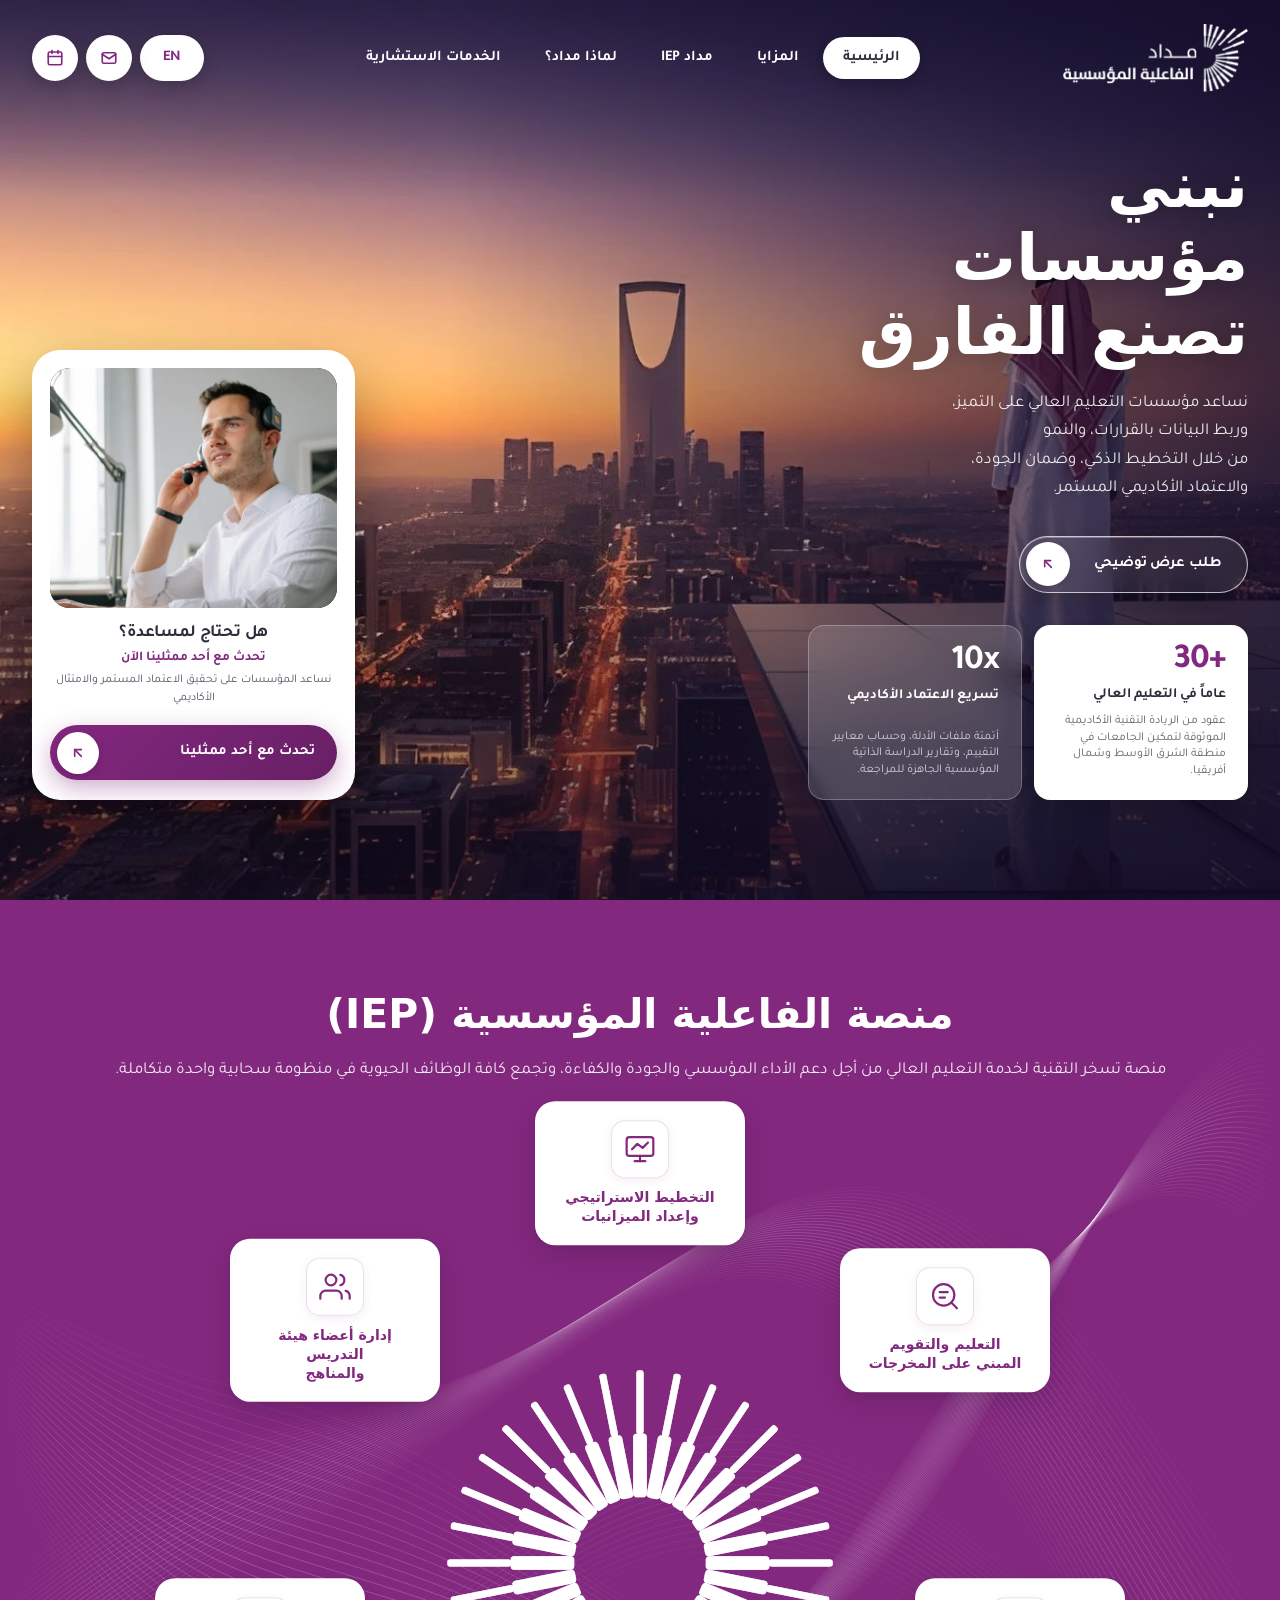
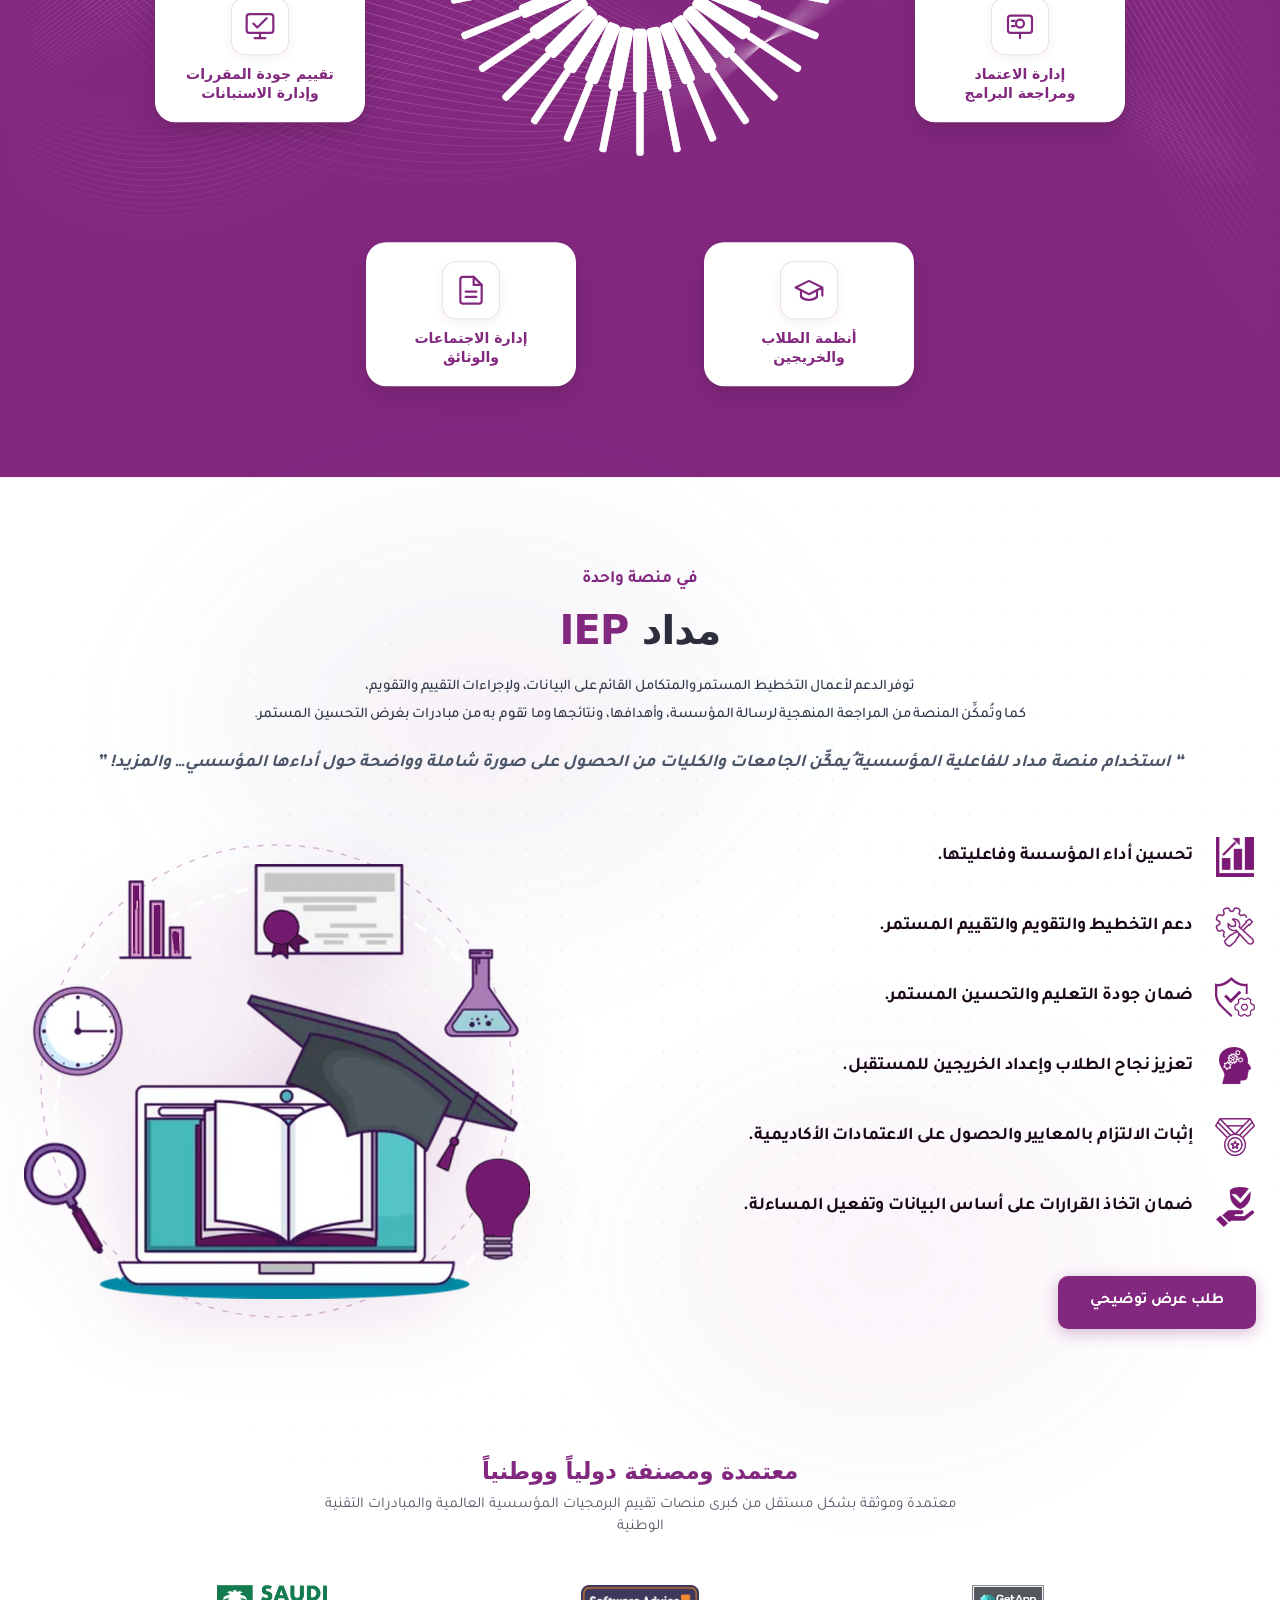
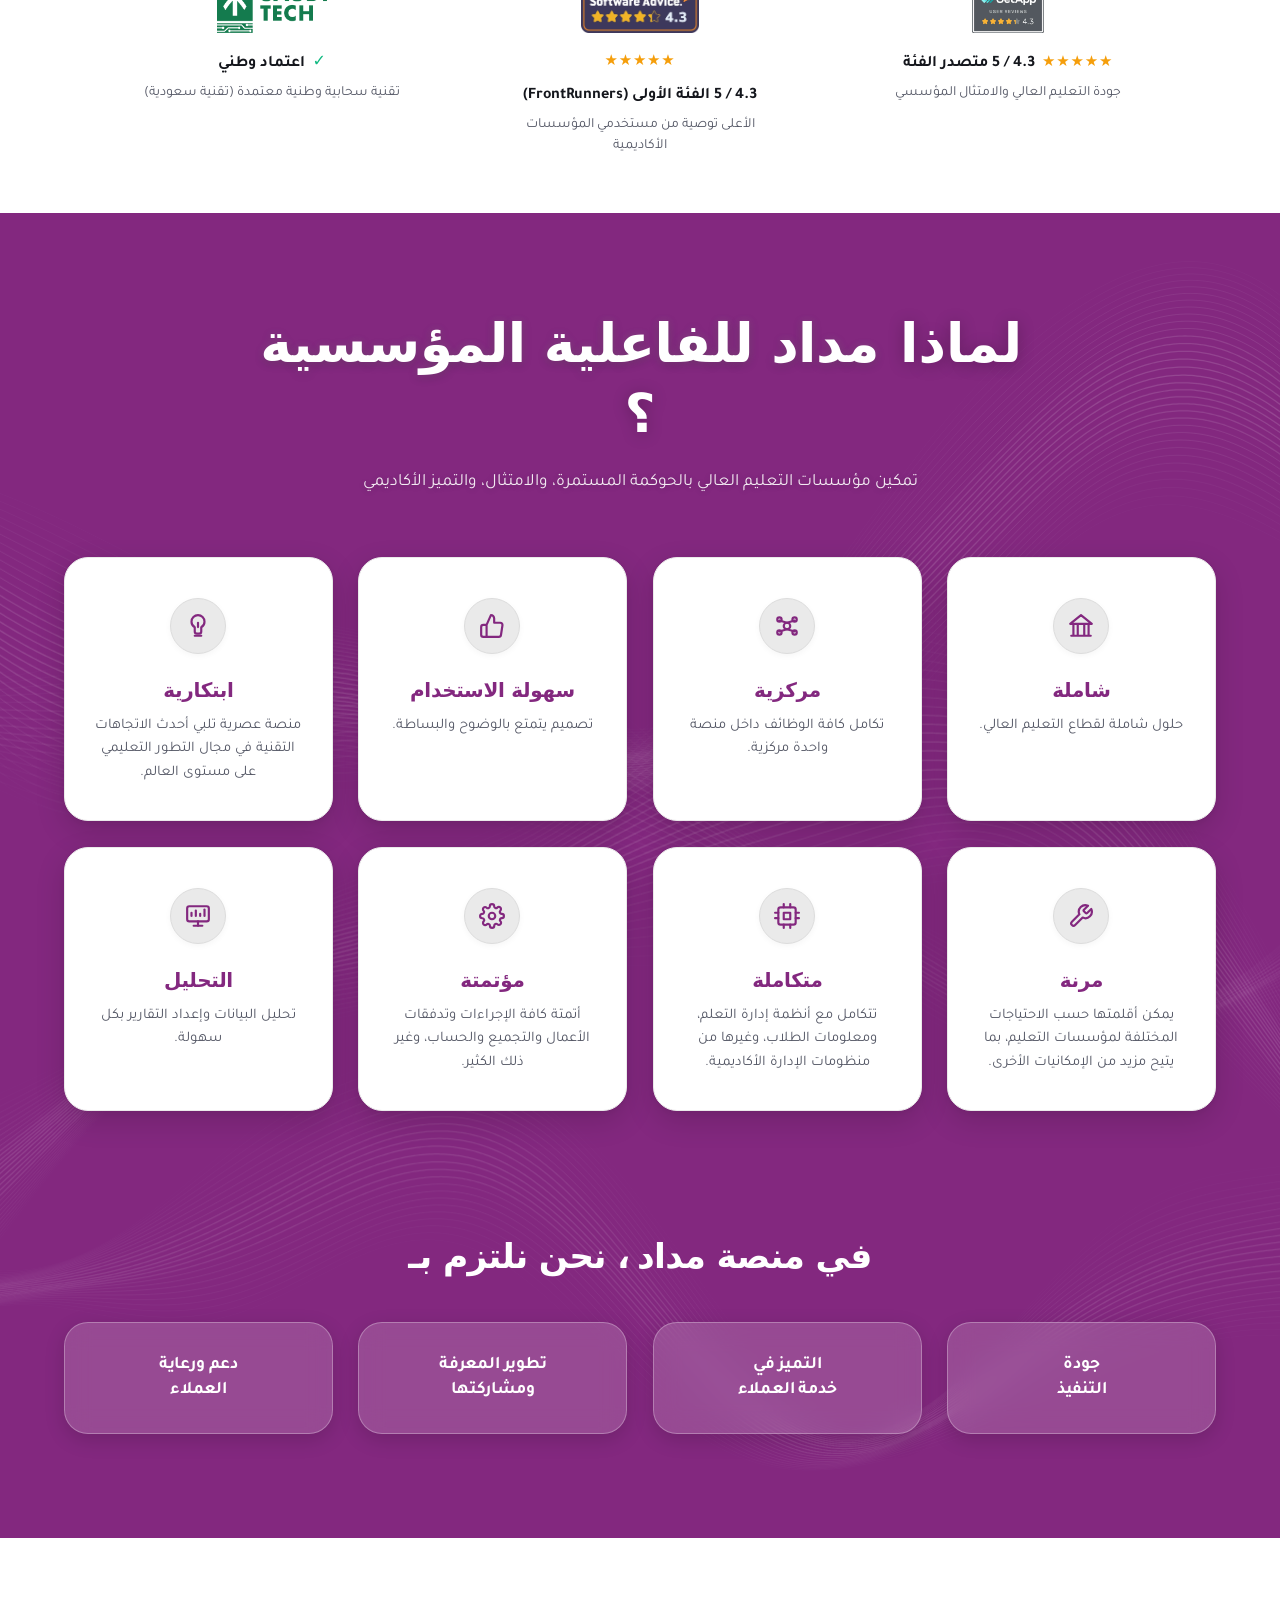
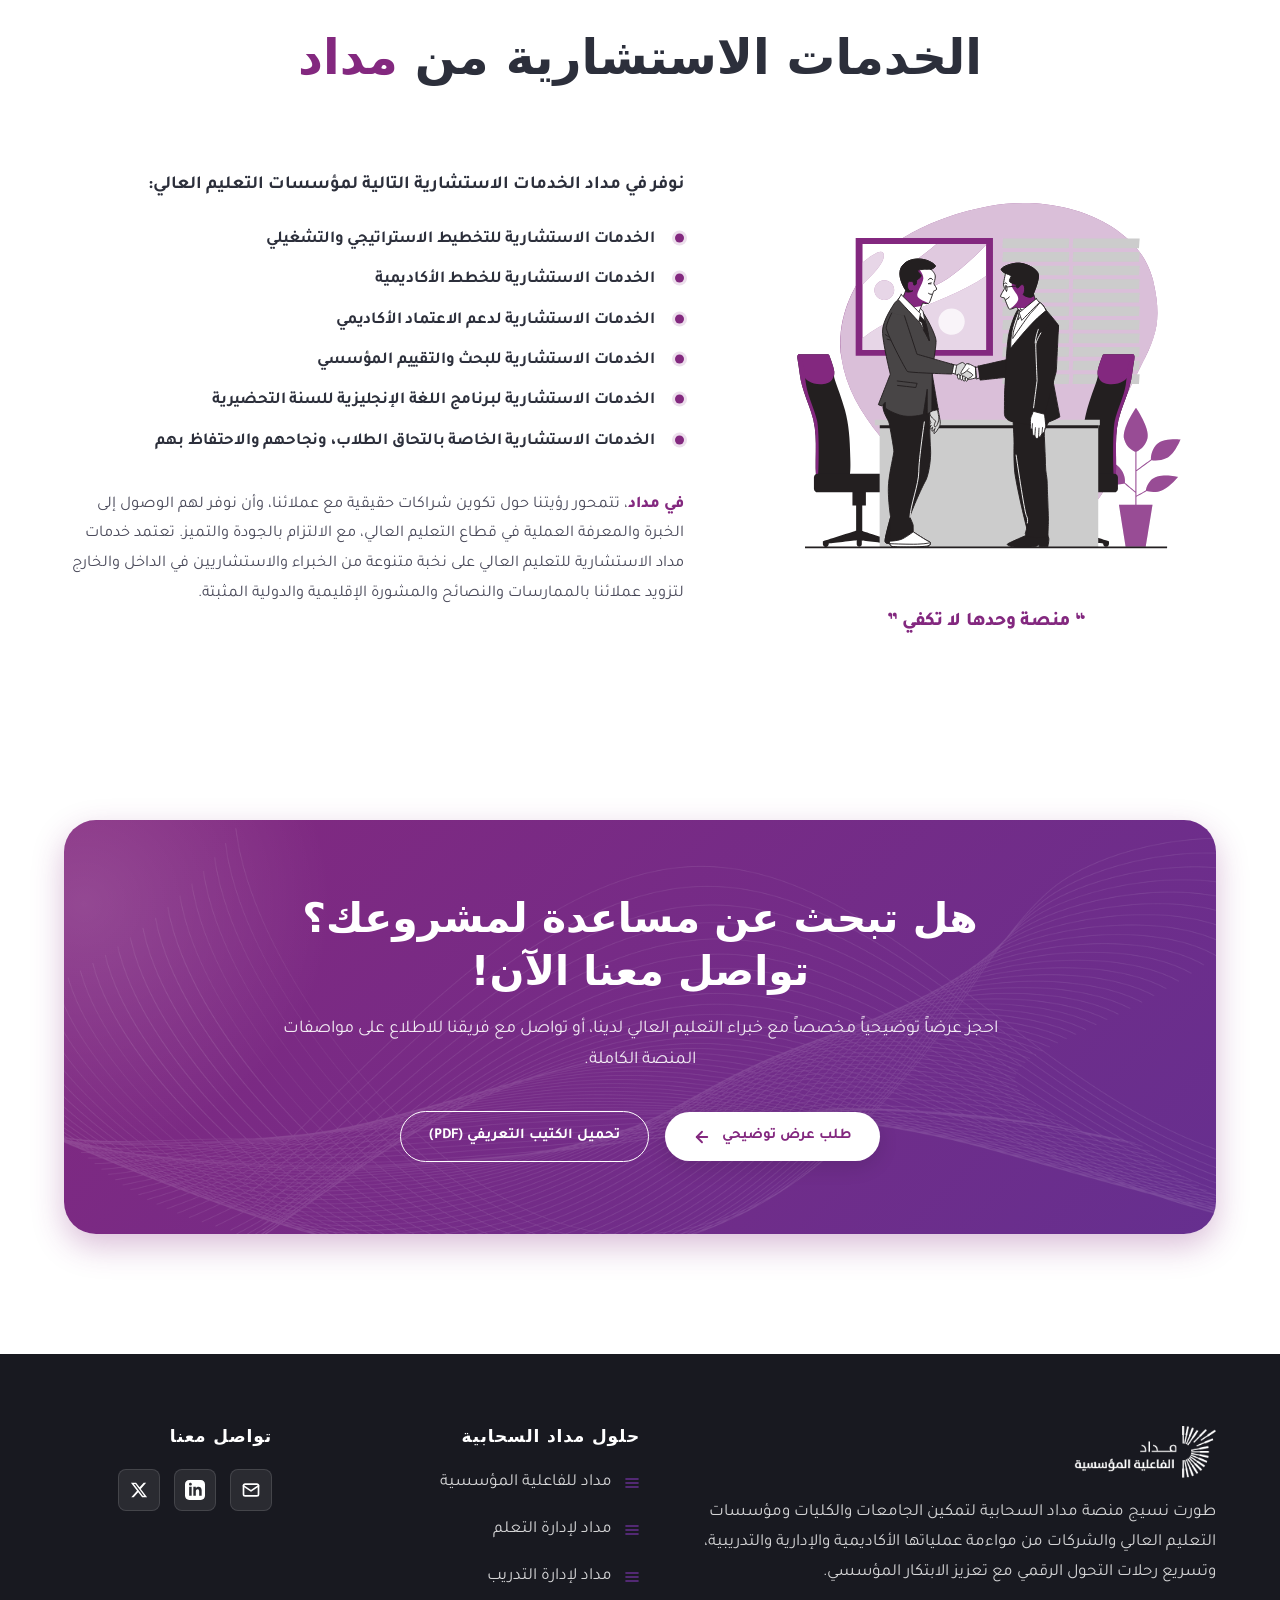
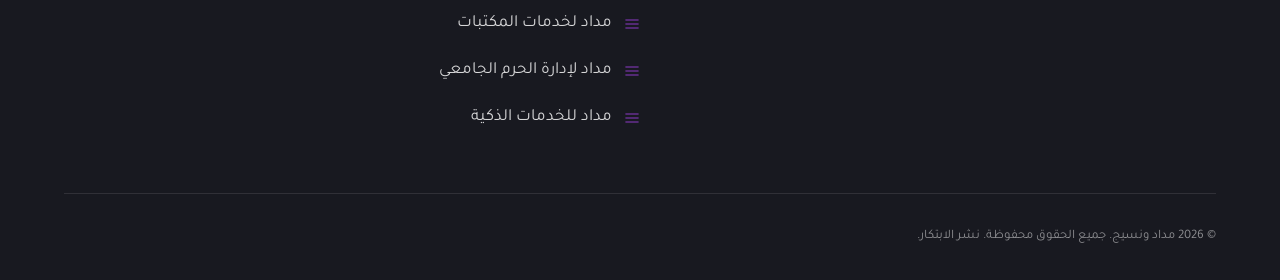
==== commit 1b4e6184: "Optimize SEO, responsive layouts, heading hierarchy, and WebP assets per build guidelines" ====
--- a/ar/index.html
+++ b/ar/index.html
@@ -9,9 +9,9 @@
 
   <!-- Canonical & Multilingual Links -->
   <link rel="canonical" href="https://products.medad.com/ar/institutional-effectiveness-platform/">
-  <link rel="alternate" hreflang="ar" href="index.html">
-  <link rel="alternate" hreflang="en" href="../index.html">
-  <link rel="alternate" hreflang="x-default" href="../index.html">
+  <link rel="alternate" hreflang="ar" href="https://products.medad.com/ar/institutional-effectiveness-platform/">
+  <link rel="alternate" hreflang="en" href="https://products.medad.com/institutional-effectiveness-platform/">
+  <link rel="alternate" hreflang="x-default" href="https://products.medad.com/institutional-effectiveness-platform/">
 
   <!-- Open Graph -->
   <meta property="og:type" content="website">
@@ -110,7 +110,7 @@
           <!-- Floating White Live Preview Card -->
           <aside class="hero-live-card" aria-label="معاينة تفاعلية">
             <div class="live-card-thumb">
-              <img src="../assets/images/support-rep.jpg" alt="أحد ممثلي دعم منصة مداد" width="800" height="960">
+              <img src="../assets/images/support-rep.webp" alt="أحد ممثلي دعم منصة مداد" width="800" height="960" loading="lazy">
             </div>
 
             <div class="live-card-body">
@@ -630,7 +630,7 @@
               <!-- Point 1 -->
               <div class="iep-benefit-item">
                 <div class="iep-benefit-icon">
-                  <img src="../assets/images/iep-icons/icon-1.webp" alt="" width="34" height="34" loading="lazy">
+                  <img src="../assets/images/iep-icons/icon-1.webp" alt="أيقونة تحسين الأداء المؤسسي" width="34" height="34" loading="lazy">
                 </div>
                 <p class="iep-benefit-text">تحسين أداء المؤسسة وفاعليتها.</p>
               </div>
@@ -638,7 +638,7 @@
               <!-- Point 2 -->
               <div class="iep-benefit-item">
                 <div class="iep-benefit-icon">
-                  <img src="../assets/images/iep-icons/icon-2.webp" alt="" width="34" height="34" loading="lazy">
+                  <img src="../assets/images/iep-icons/icon-2.webp" alt="أيقونة التخطيط والتقويم المستمر" width="34" height="34" loading="lazy">
                 </div>
                 <p class="iep-benefit-text">دعم التخطيط والتقويم والتقييم المستمر.</p>
               </div>
@@ -646,7 +646,7 @@
               <!-- Point 3 -->
               <div class="iep-benefit-item">
                 <div class="iep-benefit-icon">
-                  <img src="../assets/images/iep-icons/icon-3.webp" alt="" width="34" height="34" loading="lazy">
+                  <img src="../assets/images/iep-icons/icon-3.webp" alt="أيقونة ضمان الجودة التعليمية" width="34" height="34" loading="lazy">
                 </div>
                 <p class="iep-benefit-text">ضمان جودة التعليم والتحسين المستمر.</p>
               </div>
@@ -654,7 +654,7 @@
               <!-- Point 4 -->
               <div class="iep-benefit-item">
                 <div class="iep-benefit-icon">
-                  <img src="../assets/images/iep-icons/icon-4.webp" alt="" width="34" height="34" loading="lazy">
+                  <img src="../assets/images/iep-icons/icon-4.webp" alt="أيقونة تعزيز نجاح الطلاب" width="34" height="34" loading="lazy">
                 </div>
                 <p class="iep-benefit-text">تعزيز نجاح الطلاب وإعداد الخريجين للمستقبل.</p>
               </div>
@@ -662,7 +662,7 @@
               <!-- Point 5 -->
               <div class="iep-benefit-item">
                 <div class="iep-benefit-icon">
-                  <img src="../assets/images/iep-icons/icon-5.webp" alt="" width="34" height="34" loading="lazy">
+                  <img src="../assets/images/iep-icons/icon-5.webp" alt="أيقونة الاعتماد الأكاديمي والامتثال" width="34" height="34" loading="lazy">
                 </div>
                 <p class="iep-benefit-text">إثبات الالتزام بالمعايير والحصول على الاعتمادات الأكاديمية.</p>
               </div>
@@ -670,7 +670,7 @@
               <!-- Point 6 -->
               <div class="iep-benefit-item">
                 <div class="iep-benefit-icon">
-                  <img src="../assets/images/iep-icons/icon-6.webp" alt="" width="34" height="34" loading="lazy">
+                  <img src="../assets/images/iep-icons/icon-6.webp" alt="أيقونة القرارات القائمة على البيانات" width="34" height="34" loading="lazy">
                 </div>
                 <p class="iep-benefit-text">ضمان اتخاذ القرارات على أساس البيانات وتفعيل المساءلة.</p>
               </div>
@@ -957,7 +957,7 @@
         </div>
 
         <div>
-          <h4 class="footer-col-title">حلول مداد السحابية</h4>
+          <h3 class="footer-col-title">حلول مداد السحابية</h3>
           <ul class="footer-solutions-list">
             <li>
               <a href="index.html">
@@ -1023,7 +1023,7 @@
         </div>
 
         <div>
-          <h4 class="footer-col-title">تواصل معنا</h4>
+          <h3 class="footer-col-title">تواصل معنا</h3>
           <div class="footer-social-links">
             <a href="mailto:info@medad.com" aria-label="البريد الإلكتروني info@medad.com" title="info@medad.com" class="footer-social-icon email">
               <svg width="20" height="20" viewBox="0 0 24 24" fill="none" stroke="currentColor" stroke-width="2" stroke-linecap="round" stroke-linejoin="round" aria-hidden="true"><rect x="3" y="5" width="18" height="14" rx="2"></rect><polyline points="3 7 12 13 21 7"></polyline></svg>
--- a/css/style.css
+++ b/css/style.css
@@ -44,7 +44,7 @@
   --font-base: 'Montserrat', system-ui, -apple-system, 'Segoe UI', Roboto, sans-serif;
   --font-ar: 'Tajawal', system-ui, -apple-system, 'Segoe UI', Roboto, sans-serif;
 
-  --max-w: 1240px;
+  --max-w: 1200px;
   --r-sm: 8px;
   --r-md: 16px;
   --r-lg: 24px;
@@ -338,7 +338,7 @@
     linear-gradient(180deg, rgba(20, 10, 40, 0.55) 0%, rgba(20, 10, 40, 0) 22%),
     linear-gradient(90deg, rgba(20, 10, 40, 0.62) 0%, rgba(20, 10, 40, 0.25) 42%, rgba(20, 10, 40, 0) 65%),
     linear-gradient(0deg, rgba(15, 8, 30, 0.6) 0%, rgba(15, 8, 30, 0) 40%),
-    url('../assets/images/hero-bg.jpg');
+    url('../assets/images/hero-bg.webp');
   background-repeat: no-repeat;
   background-size: cover;
   background-position: center 40%;
@@ -954,7 +954,7 @@
 
 /* Ensure interactive content & text stay crisply above the background wave layers */
 .medad-circle-section .container {
-  max-width: 1400px;
+  max-width: var(--max-w);
   position: relative;
   z-index: 2;
 }
@@ -2002,7 +2002,7 @@
 }
 
 .why-medad-section .container {
-  max-width: 1440px;
+  max-width: var(--max-w);
   position: relative;
   z-index: 2;
 }
@@ -2241,7 +2241,7 @@
   text-align: center;
   position: relative;
   z-index: 2;
-  max-width: 1400px;
+  max-width: var(--max-w);
   width: 100%;
   margin-inline: auto;
   padding-block: 2.25rem 1rem;
@@ -2364,7 +2364,7 @@
 }
 
 .consultancy-section .container {
-  max-width: 1400px;
+  max-width: var(--max-w);
 }
 
 .consultancy-grid {
@@ -3328,8 +3328,10 @@
   position: absolute;
   top: 1.25rem;
   right: 1.25rem;
-  width: 36px;
-  height: 36px;
+  width: 44px;
+  height: 44px;
+  min-width: 44px;
+  min-height: 44px;
   border-radius: 0;
   display: flex;
   align-items: center;
@@ -3465,6 +3467,10 @@
 }
 
 @media (max-width: 767px) {
+  body, p, .hero-description, .iep-benefit-text {
+    font-size: 16px;
+  }
+
   .page-wrapper {
     padding: 0;
   }
--- a/css/rtl.css
+++ b/css/rtl.css
@@ -124,7 +124,7 @@
     linear-gradient(180deg, rgba(20, 10, 40, 0.55) 0%, rgba(20, 10, 40, 0) 22%),
     linear-gradient(270deg, rgba(20, 10, 40, 0.65) 0%, rgba(20, 10, 40, 0.28) 42%, rgba(20, 10, 40, 0) 65%),
     linear-gradient(0deg, rgba(15, 8, 30, 0.6) 0%, rgba(15, 8, 30, 0) 40%),
-    url('../assets/images/hero-bg-rtl.jpg');
+    url('../assets/images/hero-bg-rtl.webp');
 }
 
 [dir="rtl"] .hero-copy-col {
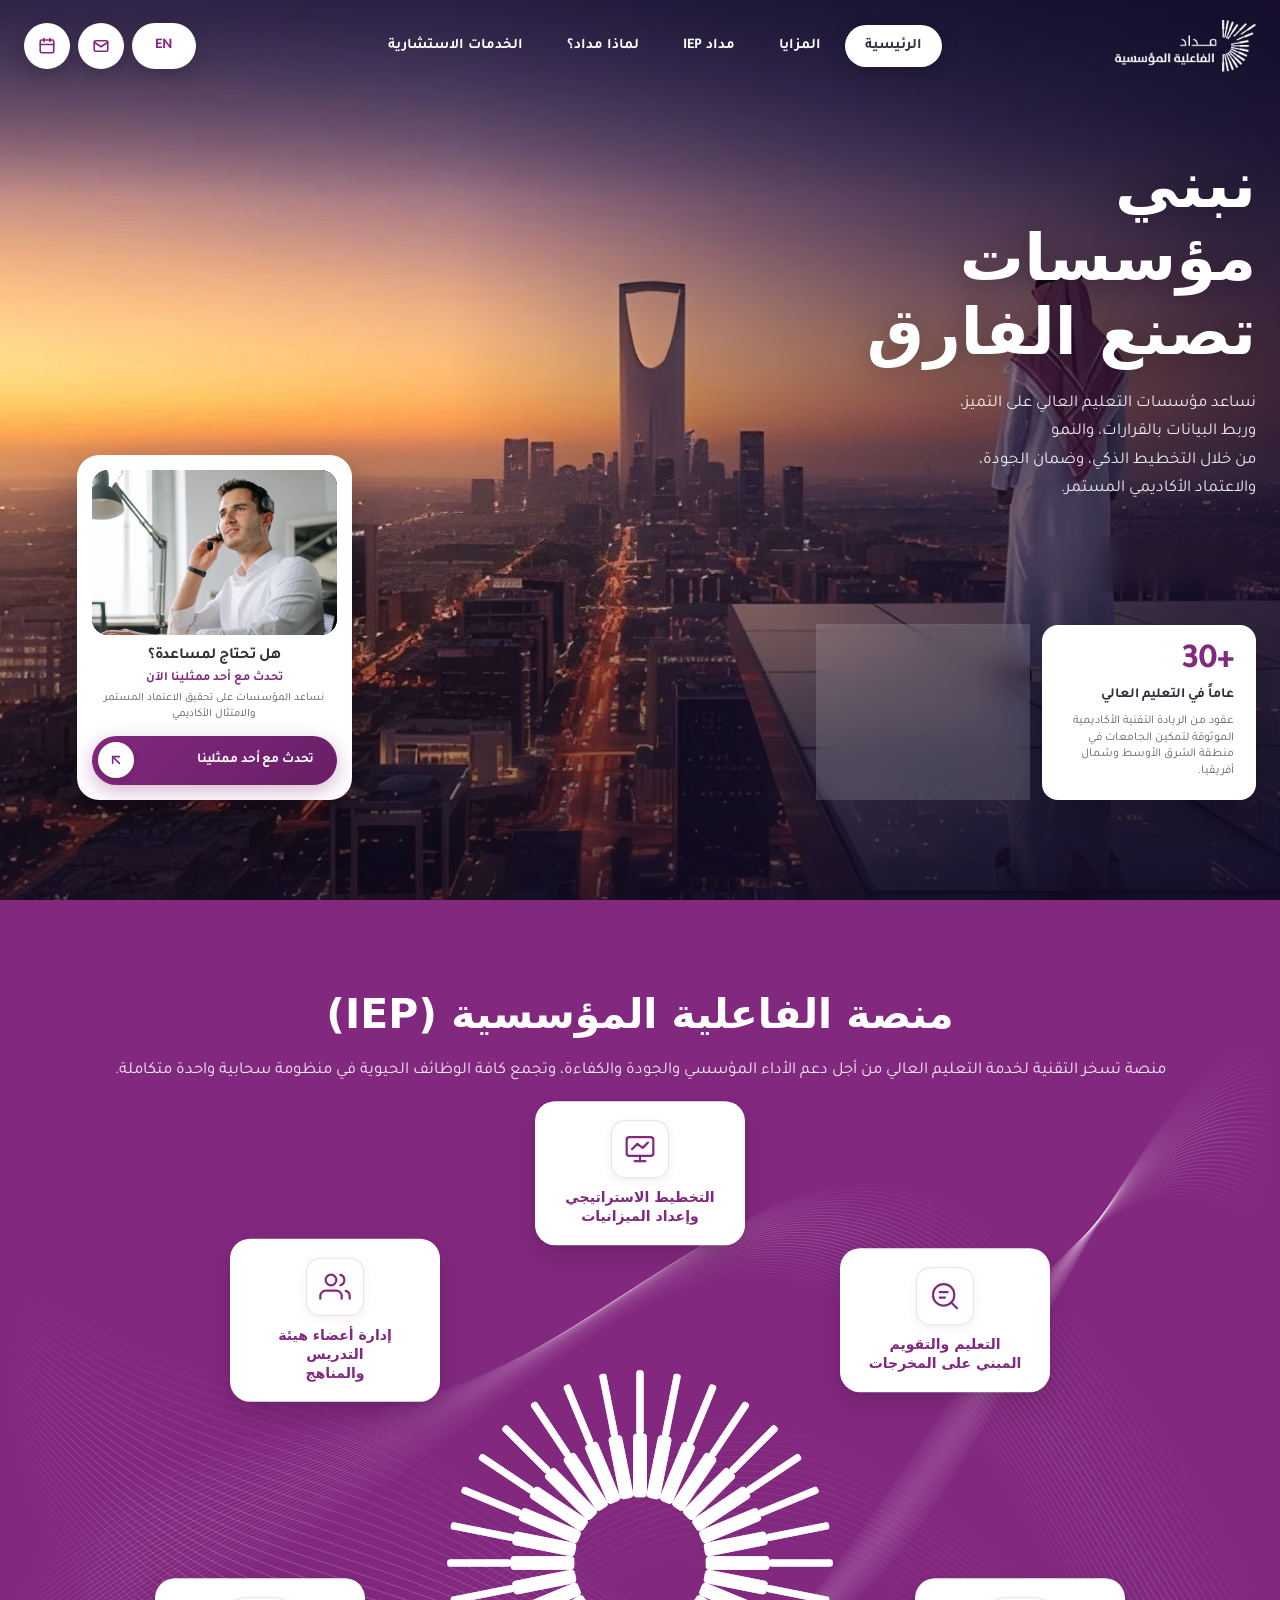
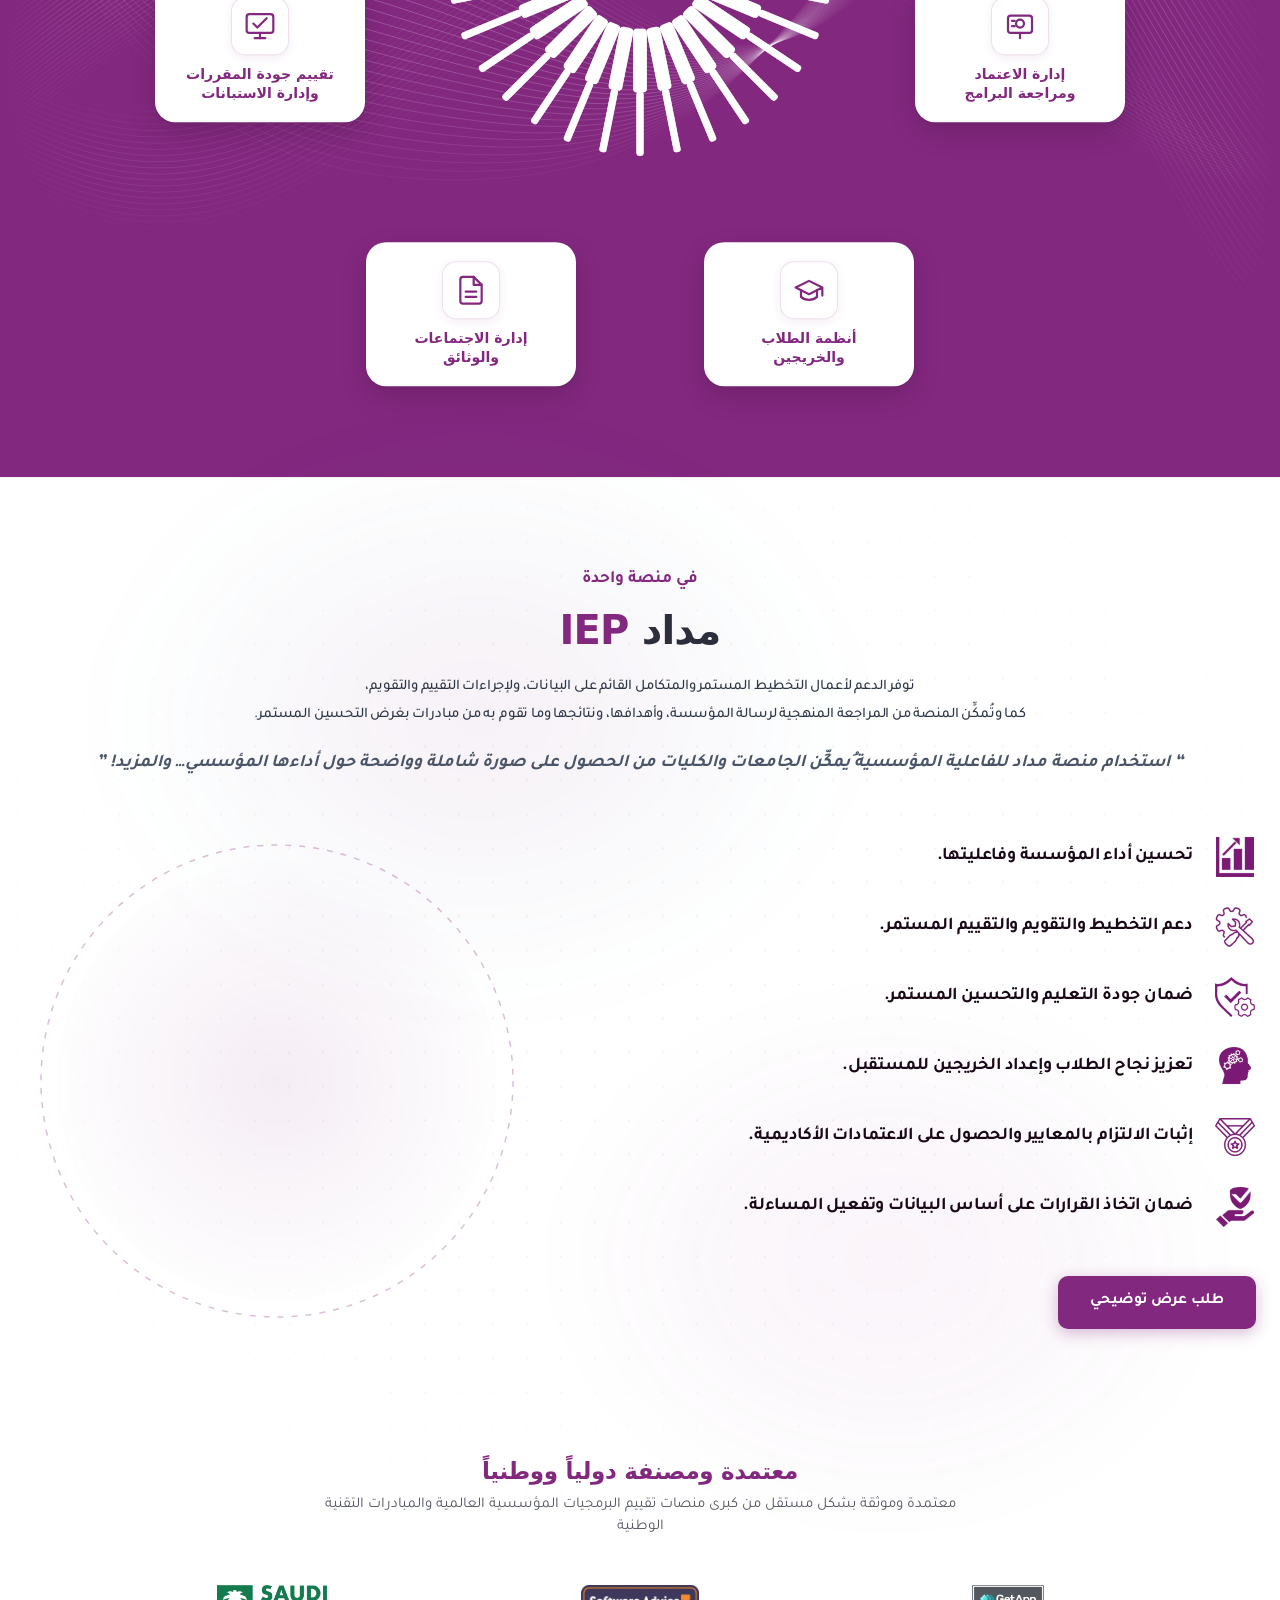
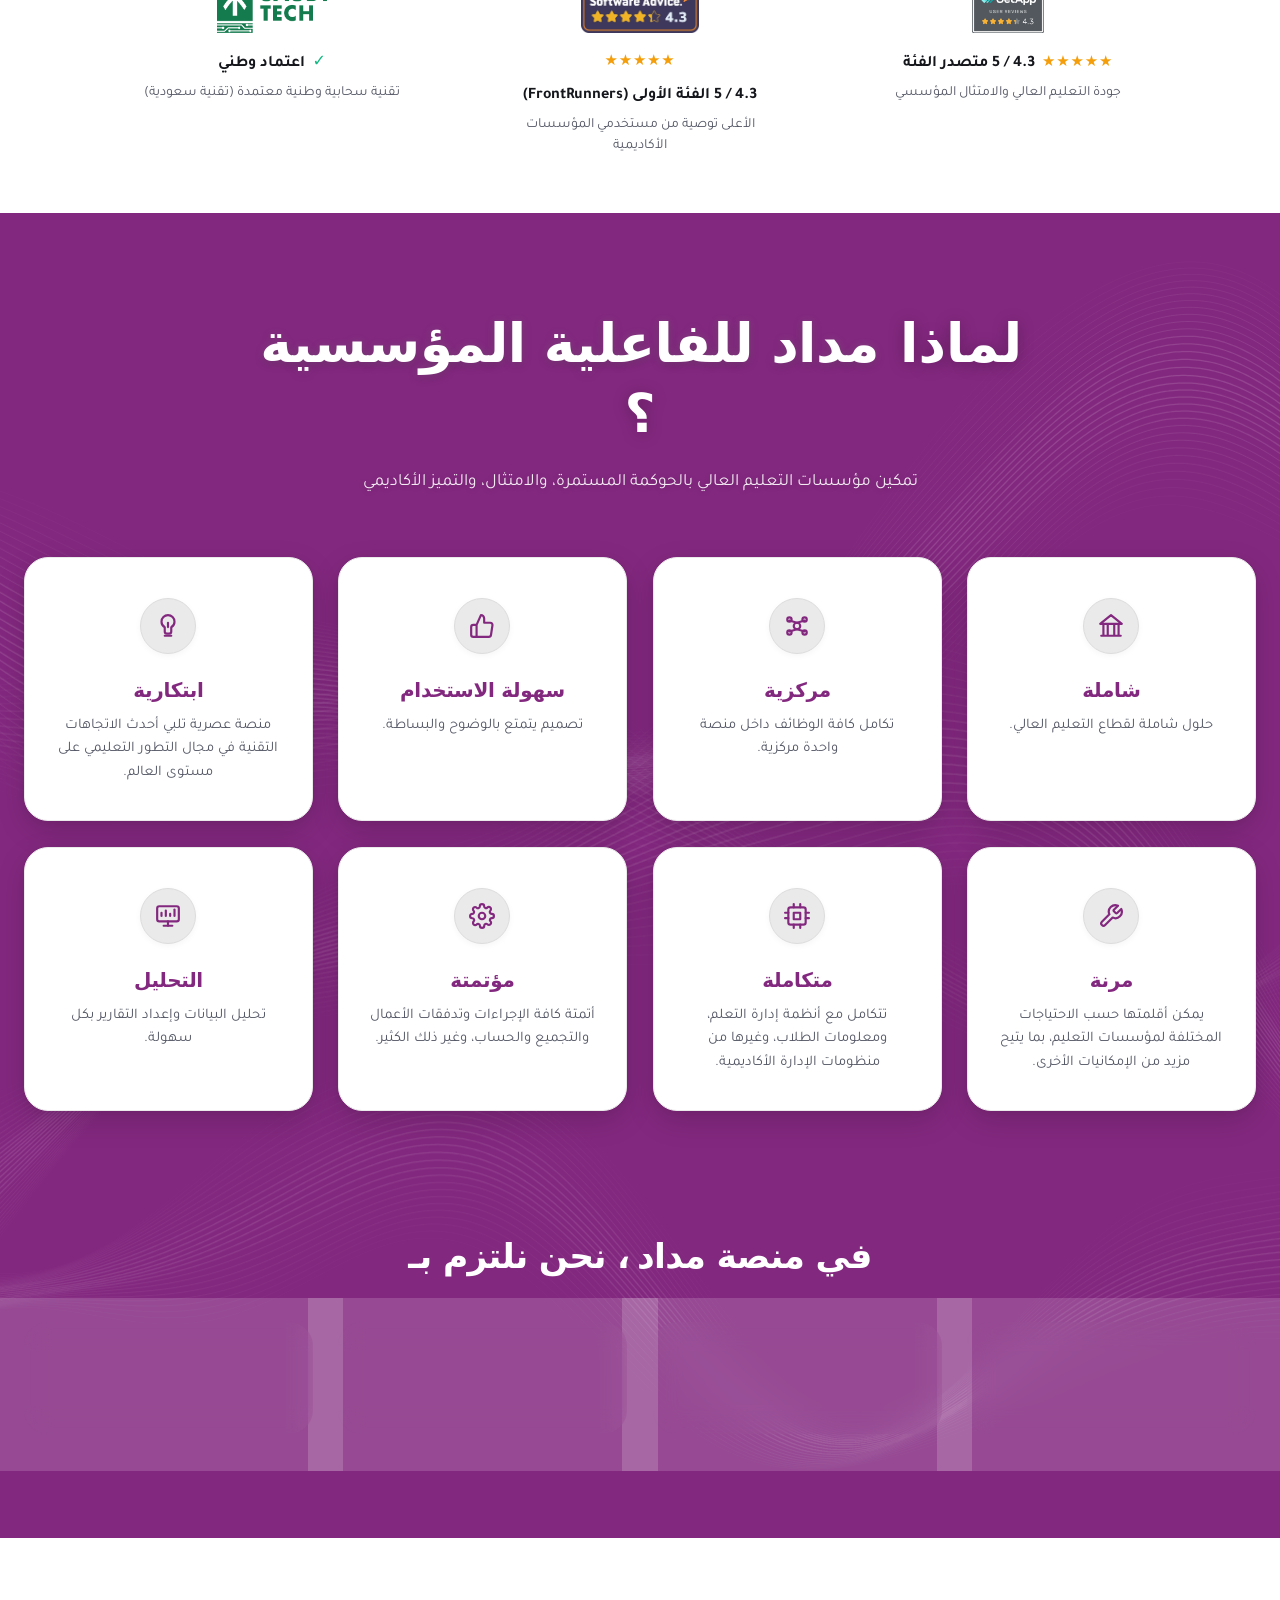
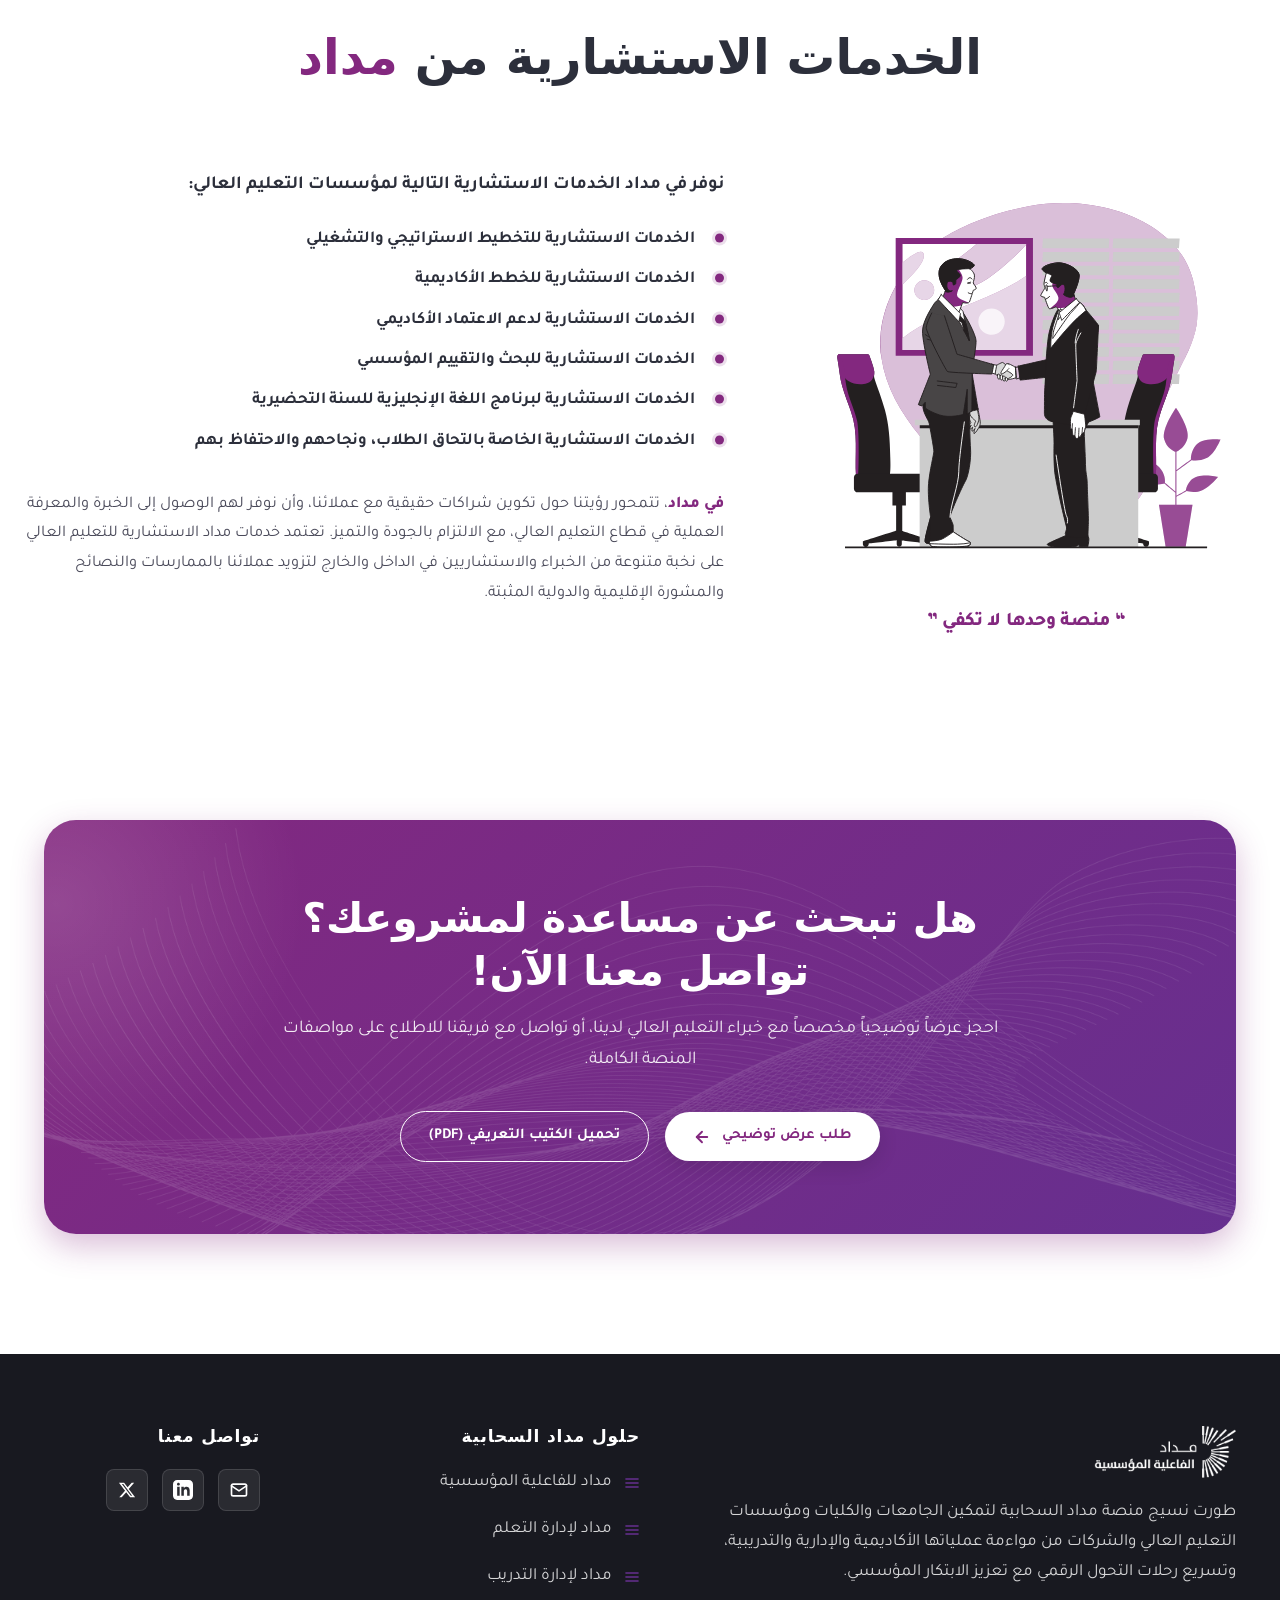
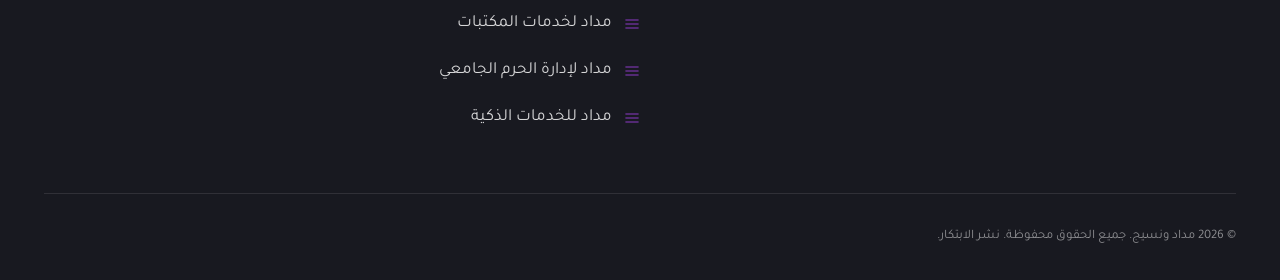
==== commit 25a78843: "Eliminate modal flex min-content overflow bug with min-width 0, enforce fluid auto-centering, and bu" ====
--- a/ar/index.html
+++ b/ar/index.html
@@ -25,8 +25,8 @@
   <link rel="preconnect" href="https://fonts.gstatic.com" crossorigin>
   <link href="https://fonts.googleapis.com/css2?family=Tajawal:wght@400;700;800&display=swap" rel="stylesheet">
 
-  <link rel="stylesheet" href="../css/style.css">
-  <link rel="stylesheet" href="../css/rtl.css">
+  <link rel="stylesheet" href="../css/style.css?v=2.2">
+  <link rel="stylesheet" href="../css/rtl.css?v=2.2">
   <link rel="icon" type="image/webp" href="../assets/images/medad-iep-logo-ar.webp">
 </head>
 <body class="rtl">
--- a/css/style.css
+++ b/css/style.css
@@ -44,7 +44,7 @@
   --font-base: 'Montserrat', system-ui, -apple-system, 'Segoe UI', Roboto, sans-serif;
   --font-ar: 'Tajawal', system-ui, -apple-system, 'Segoe UI', Roboto, sans-serif;
 
-  --max-w: 1200px;
+  --max-w: 1240px;
   --r-sm: 8px;
   --r-md: 16px;
   --r-lg: 24px;
@@ -344,7 +344,7 @@
   background-position: center 40%;
   background-attachment: fixed;
   color: #FFFFFF;
-  padding: clamp(5.5rem, 9vh, 7.5rem) max(2rem, calc((100% - 1480px) / 2)) clamp(4.25rem, 7.5vh, 6rem);
+  padding: clamp(5.5rem, 9vh, 7.5rem) max(1.5rem, calc((100% - 1480px) / 2)) clamp(4.25rem, 7.5vh, 6rem);
   display: flex;
   flex-direction: column;
   justify-content: flex-end;
@@ -368,17 +368,17 @@
    -------------------------------------------------------------------------- */
 .hero-header {
   position: absolute;
-  top: 1.5rem;
+  top: 1.25rem;
   left: 0;
   right: 0;
-  max-width: 1480px;
-  margin-inline: auto;
-  padding-inline: clamp(1rem, 2.5vw, 2rem);
+  width: 100%;
+  padding-inline: max(1.5rem, calc((100% - 1480px) / 2));
+  box-sizing: border-box;
   z-index: 9999;
   display: flex;
   align-items: center;
   justify-content: space-between;
-  gap: 1rem;
+  gap: 0.75rem;
   transition: all 0.35s cubic-bezier(0.16, 1, 0.3, 1);
   pointer-events: auto;
 }
@@ -386,12 +386,14 @@
 /* Sticky floating state when scrolled down past the hero */
 .hero-header.is-sticky {
   position: fixed;
-  top: 1rem;
-  left: clamp(1rem, 2.5vw, 2.5rem);
-  right: clamp(1rem, 2.5vw, 2.5rem);
+  top: 0.75rem;
+  left: 0;
+  right: 0;
+  width: calc(100% - clamp(1rem, 2.5vw, 2.5rem));
   max-width: 1480px;
   margin-inline: auto;
-  padding: 0.7rem 1.4rem;
+  padding: 0.6rem 1.25rem;
+  box-sizing: border-box;
   background: rgba(22, 12, 38, 0.92);
   backdrop-filter: blur(24px);
   -webkit-backdrop-filter: blur(24px);
@@ -414,12 +416,14 @@
 }
 
 .hero-header.is-sticky .hero-brand img {
-  height: 50px;
+  height: 42px;
 }
 
 .hero-brand img {
-  height: 68px;
+  height: 52px;
   width: auto;
+  max-width: 210px;
+  object-fit: contain;
   filter: brightness(0) invert(1);
   transition: transform var(--transition), height 0.3s ease;
 }
@@ -740,12 +744,12 @@
 /* Floating White Live Preview Card (Tall Formix/Editorial Widget) */
 .hero-live-card {
   width: 100%;
-  max-width: 340px;
+  max-width: 275px;
   background: #FFFFFF;
   color: var(--ink);
-  border-radius: 28px;
-  padding: 1.15rem 1.15rem 1.25rem 1.15rem;
-  box-shadow: 0 25px 60px rgba(0, 0, 0, 0.35);
+  border-radius: 22px;
+  padding: 0.95rem;
+  box-shadow: 0 20px 50px rgba(0, 0, 0, 0.3);
   display: flex;
   flex-direction: column;
   transition: transform var(--transition), box-shadow var(--transition);
@@ -753,7 +757,7 @@
 
 .hero-live-card:hover {
   transform: translateY(-4px);
-  box-shadow: 0 30px 70px rgba(0, 0, 0, 0.45);
+  box-shadow: 0 25px 60px rgba(0, 0, 0, 0.4);
 }
 
 .live-card-topbar {
@@ -761,7 +765,7 @@
   align-items: center;
   justify-content: flex-start;
   width: 100%;
-  margin-bottom: 0.85rem;
+  margin-bottom: 0.75rem;
   padding-inline: 0.15rem;
 }
 
@@ -777,20 +781,20 @@
 }
 
 .live-card-brand-tag svg {
-  width: 22px;
-  height: 22px;
+  width: 20px;
+  height: 20px;
   fill: var(--purple);
   stroke: none;
   display: block;
 }
 
 .live-card-thumb {
-  border-radius: 20px;
+  border-radius: 16px;
   overflow: hidden;
   aspect-ratio: 1 / 1.15;
-  height: 240px;
-  width: 100%;
-  margin-bottom: 0.95rem;
+  height: 165px;
+  width: 100%;
+  margin-bottom: 0.75rem;
   background: #1A0D22;
 }
 
@@ -804,12 +808,12 @@
 
 .live-card-body {
   text-align: center;
-  margin-bottom: 1.15rem;
-  padding-inline: 0.35rem;
+  margin-bottom: 0.85rem;
+  padding-inline: 0.25rem;
 }
 
 .live-card-name {
-  font-size: 1.08rem;
+  font-size: 0.98rem;
   font-weight: 700;
   color: var(--ink);
   line-height: 1.25;
@@ -817,18 +821,18 @@
 }
 
 .live-card-role {
-  font-size: 0.84rem;
+  font-size: 0.78rem;
   font-weight: 600;
   color: var(--purple);
+  margin-top: 0.2rem;
+  line-height: 1.35;
+}
+
+.live-card-desc {
+  font-size: 0.7rem;
+  color: var(--ink-muted);
+  line-height: 1.4;
   margin-top: 0.25rem;
-  line-height: 1.35;
-}
-
-.live-card-desc {
-  font-size: 0.74rem;
-  color: var(--ink-muted);
-  line-height: 1.45;
-  margin-top: 0.35rem;
   margin-bottom: 0;
 }
 
@@ -839,28 +843,28 @@
   justify-content: space-between;
   background: linear-gradient(135deg, #83287F 0%, #681f65 100%);
   color: #FFFFFF;
-  padding: 0.4rem 0.4rem 0.4rem 1.4rem;
-  min-height: 54px;
+  padding: 0.3rem 0.3rem 0.3rem 1.15rem;
+  min-height: 44px;
   border-radius: 999px;
-  font-size: 0.92rem;
+  font-size: 0.85rem;
   font-weight: 600;
   letter-spacing: -0.01em;
-  box-shadow: 0 8px 24px rgba(131, 40, 127, 0.38);
+  box-shadow: 0 6px 20px rgba(131, 40, 127, 0.35);
   transition: all var(--transition);
   text-decoration: none;
   box-sizing: border-box;
 }
 
 .live-card-btn .btn-arrow-icon {
-  width: 42px;
-  height: 42px;
+  width: 36px;
+  height: 36px;
   border-radius: 50%;
   background: #FFFFFF;
   color: var(--purple);
   display: flex;
   align-items: center;
   justify-content: center;
-  box-shadow: 0 2px 8px rgba(0, 0, 0, 0.15);
+  box-shadow: 0 2px 6px rgba(0, 0, 0, 0.15);
   flex-shrink: 0;
   margin-left: auto;
   transition: background var(--transition), color var(--transition), box-shadow var(--transition);
@@ -954,7 +958,7 @@
 
 /* Ensure interactive content & text stay crisply above the background wave layers */
 .medad-circle-section .container {
-  max-width: var(--max-w);
+  max-width: 1400px;
   position: relative;
   z-index: 2;
 }
@@ -1151,8 +1155,8 @@
 
 .medad-node {
   position: absolute;
-  top: calc(50% + var(--node-y, 0px));
-  left: calc(50% + var(--node-x, 0px));
+  top: calc(50% + (var(--node-y, 0px) * var(--orbit-scale, 1)));
+  left: calc(50% + (var(--node-x, 0px) * var(--orbit-scale, 1)));
   transform: translate(-50%, -50%);
   background: none;
   border: none;
@@ -1662,11 +1666,16 @@
     min-height: auto;
     flex-direction: column;
     gap: 2rem;
+    width: 100%;
   }
 
   .medad-stage-left {
     transform: none !important;
     width: 100%;
+    display: flex;
+    justify-content: center;
+    align-items: center;
+    overflow: visible;
   }
 
   .medad-stage-right {
@@ -1676,7 +1685,8 @@
     top: auto !important;
     transform: none !important;
     width: 100% !important;
-    max-width: 100% !important;
+    max-width: 600px !important;
+    margin: 1.5rem auto 0;
     opacity: 1 !important;
     visibility: visible !important;
     pointer-events: auto !important;
@@ -1688,56 +1698,165 @@
     animation: detailFadeIn 0.35s ease;
   }
 
+  /* Keep the circle intact with orbiting options scaled to tablet */
   .medad-burst-hub {
-    min-height: auto;
-    flex-direction: column;
-    gap: 2.5rem;
+    --orbit-scale: 0.62;
+    min-height: 640px;
+    height: 640px;
+    width: 680px;
+    max-width: 100%;
+    margin: 0 auto;
+    position: relative;
+    display: flex;
+    align-items: center;
+    justify-content: center;
   }
 
   .medad-logo-core {
+    position: absolute;
+    top: 50%;
+    left: 50%;
+    transform: translate(-50%, -50%);
+    width: 270px;
+    height: 270px;
+    margin: 0;
+  }
+
+  .medad-circle-disc {
+    width: 270px;
+    height: 270px;
+  }
+
+  .medad-nodes-orbit {
+    position: absolute;
+    inset: 0;
+    display: block;
+  }
+
+  .medad-node {
+    position: absolute;
+    top: calc(50% + (var(--node-y, 0px) * var(--orbit-scale, 1)));
+    left: calc(50% + (var(--node-x, 0px) * var(--orbit-scale, 1)));
+    transform: translate(-50%, -50%);
+  }
+
+  .medad-node-card {
+    width: 140px;
+    min-height: 84px;
+    padding: 0.55rem 0.5rem;
+    border-radius: 14px;
+  }
+
+  .medad-node-icon {
+    width: 36px;
+    height: 36px;
+    border-radius: 9px;
+    margin-bottom: 0.25rem;
+  }
+
+  .medad-node-icon svg {
+    width: 20px;
+    height: 20px;
+  }
+
+  .medad-node-title {
+    font-size: 0.7rem;
+    line-height: 1.25;
+  }
+}
+
+@media (max-width: 767px) {
+  /* Scale circle and orbiting options to phone */
+  .medad-burst-hub {
+    --orbit-scale: 0.34;
+    min-height: 350px;
+    height: 350px;
+    width: 350px;
+    max-width: 100%;
+    margin: 0 auto;
     position: relative;
-    top: auto;
-    left: auto;
-    transform: none;
-    width: 290px;
-    height: 290px;
-    margin-bottom: 1.5rem;
+    display: flex;
+    align-items: center;
+    justify-content: center;
+  }
+
+  .medad-logo-core {
+    position: absolute;
+    top: 50%;
+    left: 50%;
+    transform: translate(-50%, -50%);
+    width: 140px;
+    height: 140px;
+    margin: 0;
   }
 
   .medad-circle-disc {
-    width: 290px;
-    height: 290px;
-  }
-
-  .medad-rays-container {
-    display: none;
+    width: 140px;
+    height: 140px;
   }
 
   .medad-nodes-orbit {
-    position: relative;
-    inset: auto;
-    display: grid;
-    grid-template-columns: repeat(2, 1fr);
-    gap: 1.25rem;
-    width: 100%;
+    position: absolute;
+    inset: 0;
+    display: block;
   }
 
   .medad-node {
-    position: relative;
-    top: auto;
-    left: auto;
-    transform: none !important;
+    position: absolute;
+    top: calc(50% + (var(--node-y, 0px) * var(--orbit-scale, 1)));
+    left: calc(50% + (var(--node-x, 0px) * var(--orbit-scale, 1)));
+    transform: translate(-50%, -50%);
   }
 
   .medad-node-card {
-    width: 100%;
-    min-height: 140px;
-  }
-}
-
-@media (max-width: 639px) {
-  .medad-nodes-orbit {
-    grid-template-columns: 1fr;
+    width: 76px;
+    min-height: 56px;
+    padding: 0.25rem 0.15rem;
+    border-radius: 9px;
+    box-shadow: 0 4px 12px rgba(0, 0, 0, 0.22);
+  }
+
+  .medad-node-icon {
+    width: 22px;
+    height: 22px;
+    border-radius: 6px;
+    margin-bottom: 0.15rem;
+  }
+
+  .medad-node-icon svg {
+    width: 13px;
+    height: 13px;
+  }
+
+  .medad-node-title {
+    font-size: 0.48rem;
+    line-height: 1.15;
+    font-weight: 700;
+  }
+
+  .medad-stage-right {
+    max-width: 100% !important;
+    margin-top: 1.25rem;
+  }
+}
+
+@media (max-width: 360px) {
+  .medad-burst-hub {
+    --orbit-scale: 0.29;
+    min-height: 310px;
+    height: 310px;
+    width: 310px;
+  }
+
+  .medad-logo-core,
+  .medad-circle-disc {
+    width: 120px;
+    height: 120px;
+  }
+
+  .medad-node-card {
+    width: 66px;
+    min-height: 50px;
   }
 }
 
@@ -2002,7 +2121,7 @@
 }
 
 .why-medad-section .container {
-  max-width: var(--max-w);
+  max-width: 1440px;
   position: relative;
   z-index: 2;
 }
@@ -2241,7 +2360,7 @@
   text-align: center;
   position: relative;
   z-index: 2;
-  max-width: var(--max-w);
+  max-width: 1400px;
   width: 100%;
   margin-inline: auto;
   padding-block: 2.25rem 1rem;
@@ -2364,7 +2483,7 @@
 }
 
 .consultancy-section .container {
-  max-width: var(--max-w);
+  max-width: 1400px;
 }
 
 .consultancy-grid {
@@ -3053,9 +3172,17 @@
   line-height: 1.5;
 }
 
-@media (max-width: 900px) {
+@media (max-width: 960px) and (min-width: 601px) {
   .trust-cards-grid {
     grid-template-columns: repeat(2, 1fr);
+    justify-content: center;
+  }
+
+  .trust-card:last-child {
+    grid-column: 1 / -1;
+    justify-self: center;
+    max-width: 360px;
+    margin-inline: auto;
   }
 }
 
@@ -3063,6 +3190,11 @@
   .trust-cards-grid {
     grid-template-columns: 1fr;
     max-width: 360px;
+    margin-inline: auto;
+  }
+
+  .trust-card {
+    justify-self: center;
   }
 
   .trust-strip-section {
@@ -3291,13 +3423,20 @@
 .modal-overlay {
   position: fixed;
   inset: 0;
+  width: 100%;
+  height: 100%;
   background: rgba(20, 22, 28, 0.75);
-  backdrop-filter: blur(6px);
-  -webkit-backdrop-filter: blur(6px);
-  z-index: 2000;
-  display: grid;
-  place-items: center;
-  padding: 1.5rem;
+  backdrop-filter: blur(8px);
+  -webkit-backdrop-filter: blur(8px);
+  z-index: 99999;
+  display: flex;
+  align-items: center;
+  justify-content: center;
+  padding: clamp(0.75rem, 3vw, 1.5rem);
+  box-sizing: border-box;
+  overflow-x: hidden;
+  overflow-y: auto;
+  -webkit-overflow-scrolling: touch;
   opacity: 0;
   visibility: hidden;
   transition: opacity var(--transition), visibility var(--transition);
@@ -3310,14 +3449,21 @@
 
 .modal-dialog {
   background: #FFFFFF;
-  border-radius: var(--r-xl);
-  max-width: 520px;
-  width: 100%;
-  padding: 2.5rem;
+  border-radius: clamp(16px, 3.5vw, 24px);
+  max-width: min(500px, 100%);
+  width: 100%;
+  min-width: 0;
+  padding: clamp(1.25rem, 4vw, 2.25rem);
   position: relative;
-  box-shadow: 0 25px 60px rgba(0, 0, 0, 0.3);
+  box-shadow: 0 25px 60px rgba(0, 0, 0, 0.35);
   transform: translateY(20px) scale(0.98);
   transition: transform var(--transition);
+  box-sizing: border-box;
+  margin: auto;
+  max-height: calc(100vh - 2rem);
+  max-height: calc(100dvh - 2rem);
+  overflow-y: auto;
+  overflow-x: hidden;
 }
 
 .modal-overlay.active .modal-dialog {
@@ -3326,45 +3472,39 @@
 
 .modal-close {
   position: absolute;
-  top: 1.25rem;
-  right: 1.25rem;
-  width: 44px;
-  height: 44px;
-  min-width: 44px;
-  min-height: 44px;
-  border-radius: 0;
+  top: 1rem;
+  right: 1rem;
+  width: 38px;
+  height: 38px;
+  min-width: 38px;
+  min-height: 38px;
+  border-radius: 50%;
   display: flex;
   align-items: center;
   justify-content: center;
-  background: transparent;
+  background: rgba(131, 40, 127, 0.08);
   border: none;
   box-shadow: none;
   outline: none;
   cursor: pointer;
   padding: 0;
   color: var(--purple);
-  font-size: 2rem;
-  line-height: 1;
-  transition: transform 0.25s cubic-bezier(0.16, 1, 0.3, 1), color 0.2s ease, opacity 0.2s ease;
-  opacity: 0.9;
+  transition: transform 0.2s ease, background 0.2s ease, color 0.2s ease;
+  z-index: 10;
 }
 
 .modal-close svg {
-  width: 28px;
-  height: 28px;
+  width: 20px;
+  height: 20px;
   stroke: var(--purple);
   stroke-width: 2.5;
   display: block;
-  transition: transform 0.25s cubic-bezier(0.16, 1, 0.3, 1), stroke 0.2s ease;
 }
 
 .modal-close:hover {
-  background: transparent;
-  border: none;
-  box-shadow: none;
+  background: rgba(131, 40, 127, 0.16);
   color: var(--purple-hover);
-  opacity: 1;
-  transform: scale(1.15);
+  transform: scale(1.08);
 }
 
 .modal-close:hover svg {
@@ -3376,27 +3516,43 @@
 }
 
 .modal-heading {
-  font-size: 1.625rem;
+  font-size: clamp(1.25rem, 4.5vw, 1.55rem);
   font-weight: 700;
-  /* Brand Spec: Bold 700 */
   color: var(--purple);
-  /* Brand Spec: Headings in Medad Purple #83287F */
-  margin-bottom: 0.5rem;
+  line-height: 1.25;
+  margin-bottom: 0.45rem;
+  padding-right: 2.5rem;
+  word-break: break-word;
+  overflow-wrap: break-word;
 }
 
 .modal-sub {
-  font-size: 0.9375rem;
+  font-size: clamp(0.82rem, 2.5vw, 0.92rem);
   color: var(--ink-muted);
-  margin-bottom: 1.75rem;
+  line-height: 1.5;
+  margin-bottom: 1.5rem;
+  word-break: break-word;
+  overflow-wrap: break-word;
+}
+
+#demoForm {
+  width: 100%;
+  max-width: 100%;
+  min-width: 0;
+  box-sizing: border-box;
 }
 
 .form-group {
-  margin-bottom: 1.25rem;
+  width: 100%;
+  max-width: 100%;
+  min-width: 0;
+  box-sizing: border-box;
+  margin-bottom: 1.15rem;
 }
 
 .form-label {
   display: block;
-  font-size: 0.875rem;
+  font-size: 0.82rem;
   font-weight: 600;
   color: var(--ink);
   margin-bottom: 0.35rem;
@@ -3404,13 +3560,24 @@
 
 .form-input,
 .form-select {
-  width: 100%;
-  padding: 0.75rem 1rem;
-  border-radius: var(--r-sm);
+  display: block;
+  width: 100%;
+  max-width: 100%;
+  min-width: 0;
+  box-sizing: border-box;
+  padding: 0.72rem 0.9rem;
+  font-size: 16px;
+  border-radius: 10px;
   border: 1px solid var(--border);
   background: #FFFFFF;
   color: var(--ink);
   transition: border-color var(--transition), box-shadow var(--transition);
+}
+
+.form-select {
+  text-overflow: ellipsis;
+  overflow: hidden;
+  white-space: nowrap;
 }
 
 .form-input:focus,
@@ -3421,14 +3588,68 @@
 }
 
 .form-btn {
-  width: 100%;
-  margin-top: 0.5rem;
+  display: block;
+  width: 100%;
+  max-width: 100%;
+  min-width: 0;
+  box-sizing: border-box;
+  padding: 0.82rem 1.25rem;
+  font-size: 0.95rem;
+  border-radius: 12px;
+  margin-top: 0.65rem;
 }
 
 /* --------------------------------------------------------------------------
    Responsive Media Queries
    -------------------------------------------------------------------------- */
 @media (max-width: 1023px) {
+  .hero-header {
+    position: absolute;
+    top: 0.75rem;
+    left: 0;
+    right: 0;
+    width: 100%;
+    max-width: 100%;
+    margin-inline: 0;
+    padding-inline: 1.25rem;
+    box-sizing: border-box;
+  }
+
+  .hero-brand {
+    flex-shrink: 0;
+  }
+
+  .hero-brand img {
+    height: 36px;
+    width: auto;
+    max-width: 155px;
+    object-fit: contain;
+  }
+
+  .hero-pill-nav {
+    display: flex;
+    gap: 2px;
+    flex-shrink: 1;
+    min-width: 0;
+  }
+
+  .hero-pill-link {
+    padding: 0.3rem 0.5rem;
+    font-size: 0.74rem;
+    min-height: 32px;
+  }
+
+  .hero-header-actions {
+    gap: 6px;
+    flex-shrink: 0;
+  }
+
+  .hero-editorial {
+    padding: 6rem 1.25rem 3.5rem;
+    min-height: auto;
+    background-attachment: scroll;
+  }
+
   .hero-body-grid {
     grid-template-columns: 1fr;
     gap: 2.5rem;
@@ -3439,7 +3660,26 @@
   }
 
   .hero-aside-col {
-    align-items: flex-start;
+    align-items: flex-start !important;
+    justify-content: flex-start !important;
+    display: flex !important;
+    width: 100% !important;
+  }
+
+  .hero-live-card {
+    max-width: 250px !important;
+    margin-left: 0 !important;
+    margin-right: auto !important;
+    margin-top: 1.25rem !important;
+  }
+
+  .hero-headline {
+    font-size: 2.6rem;
+  }
+
+  .hero-stat-cards {
+    grid-template-columns: repeat(2, 1fr);
+    max-width: 520px;
   }
 
   .pillars-grid {
@@ -3475,21 +3715,238 @@
     padding: 0;
   }
 
+  /* Header on Mobile: compact, never overlapping, perfectly proportioned */
+  .hero-header {
+    position: absolute;
+    top: 0;
+    left: 0;
+    right: 0;
+    width: 100% !important;
+    max-width: 100% !important;
+    margin: 0 !important;
+    padding: 0.75rem 1rem !important;
+    box-sizing: border-box !important;
+    background: rgba(22, 12, 38, 0.85);
+    backdrop-filter: blur(14px);
+    -webkit-backdrop-filter: blur(14px);
+    border-bottom: 1px solid rgba(255, 255, 255, 0.1);
+    z-index: 1000;
+  }
+
+  .hero-brand {
+    display: flex;
+    align-items: center;
+    flex-shrink: 0;
+  }
+
+  .hero-brand img {
+    height: 32px !important;
+    width: auto !important;
+    max-width: 130px !important;
+    object-fit: contain !important;
+    filter: brightness(0) invert(1);
+    display: block;
+  }
+
+  .hero-pill-nav {
+    display: none !important;
+  }
+
+  .hero-header-actions {
+    display: flex;
+    align-items: center;
+    gap: 6px;
+    flex-shrink: 0;
+  }
+
+  .hero-round-btn {
+    width: 36px;
+    height: 36px;
+    min-width: 36px;
+    min-height: 36px;
+    border-radius: 50%;
+    display: inline-flex;
+    align-items: center;
+    justify-content: center;
+    background: rgba(255, 255, 255, 0.15);
+    border: 1px solid rgba(255, 255, 255, 0.25);
+    color: #FFFFFF;
+    padding: 0;
+    transition: background 0.2s ease;
+  }
+
+  #hero-lang-btn {
+    width: auto;
+    padding: 0 0.65rem;
+    border-radius: 999px;
+    font-size: 0.8rem;
+    font-weight: 700;
+    height: 36px;
+    min-height: 36px;
+  }
+
+  .hero-round-btn svg {
+    width: 15px;
+    height: 15px;
+  }
+
+  /* Sticky Header on mobile when scrolled: full edge-to-edge width, no clipping */
+  .hero-header.is-sticky {
+    position: fixed !important;
+    top: 0 !important;
+    left: 0 !important;
+    right: 0 !important;
+    width: 100% !important;
+    max-width: 100% !important;
+    margin: 0 !important;
+    border-radius: 0 !important;
+    padding: 0.65rem 1rem !important;
+    box-sizing: border-box !important;
+    border-left: none !important;
+    border-right: none !important;
+    border-top: none !important;
+    border-bottom: 1px solid rgba(255, 255, 255, 0.12) !important;
+  }
+
+  .hero-header.is-sticky .hero-brand img {
+    height: 28px !important;
+    max-width: 115px !important;
+  }
+
+  /* Hero Section Padding & Flow: clears the header gracefully */
   .hero-editorial {
-    padding: 1.25rem 1rem 2rem;
+    padding: 5.25rem 1rem 2.5rem !important;
     min-height: auto;
-  }
-
-  .hero-pill-nav {
-    display: none;
+    background-attachment: scroll;
+  }
+
+  .hero-body-grid {
+    grid-template-columns: 1fr;
+    gap: 1.75rem;
   }
 
   .hero-headline {
-    font-size: 2.2rem;
-  }
-
+    font-size: 1.85rem !important;
+    line-height: 1.25;
+    margin-bottom: 0.75rem;
+    letter-spacing: -0.01em;
+  }
+
+  .hero-description {
+    font-size: 0.95rem !important;
+    line-height: 1.55;
+    margin-bottom: 1.25rem;
+    color: rgba(255, 255, 255, 0.88);
+  }
+
+  .hero-cta-group {
+    margin-bottom: 1.5rem;
+  }
+
+  .btn--hero {
+    width: 100%;
+    max-width: 270px;
+    justify-content: space-between;
+    padding: 0.35rem 0.35rem 0.35rem 1.25rem;
+    min-height: 48px;
+    font-size: 0.95rem;
+  }
+
+  .btn-arrow-icon {
+    width: 40px;
+    height: 40px;
+  }
+
+  /* Compact Stat Cards on Phone: side-by-side, perfectly balanced */
   .hero-stat-cards {
-    grid-template-columns: 1fr;
+    display: grid !important;
+    grid-template-columns: repeat(2, 1fr) !important;
+    gap: 10px !important;
+    max-width: 100% !important;
+    width: 100% !important;
+    margin-top: 1rem;
+  }
+
+  .hero-stat-card {
+    padding: 0.95rem 0.85rem !important;
+    min-height: 110px !important;
+    border-radius: 16px !important;
+  }
+
+  .hero-stat-number {
+    font-size: 1.65rem !important;
+    line-height: 1.1;
+    margin-bottom: 0.2rem;
+  }
+
+  .hero-stat-label {
+    font-size: 0.82rem !important;
+    font-weight: 700;
+    line-height: 1.25;
+  }
+
+  .hero-stat-desc {
+    font-size: 0.72rem !important;
+    line-height: 1.35;
+    margin-top: 0.35rem;
+    display: -webkit-box;
+    -webkit-line-clamp: 2;
+    -webkit-box-orient: vertical;
+    overflow: hidden;
+  }
+
+  /* Hero Live Card on Phone: aligned left with text */
+  .hero-aside-col {
+    width: 100% !important;
+    display: flex !important;
+    align-items: flex-start !important;
+    justify-content: flex-start !important;
+  }
+
+  .hero-live-card {
+    max-width: 235px !important;
+    width: 100%;
+    padding: 0.8rem 0.85rem !important;
+    border-radius: 18px !important;
+    margin-left: 0 !important;
+    margin-right: auto !important;
+    margin-top: 1.25rem !important;
+    box-shadow: 0 16px 36px rgba(0, 0, 0, 0.35) !important;
+  }
+
+  .live-card-thumb {
+    height: 120px !important;
+    aspect-ratio: auto !important;
+    margin-bottom: 0.55rem;
+    border-radius: 12px;
+  }
+
+  .live-card-body {
+    margin-bottom: 0.65rem !important;
+  }
+
+  .live-card-name {
+    font-size: 0.88rem !important;
+  }
+
+  .live-card-role {
+    font-size: 0.72rem !important;
+  }
+
+  .live-card-desc {
+    font-size: 0.65rem !important;
+    line-height: 1.35 !important;
+  }
+
+  .live-card-btn {
+    padding: 0.25rem 0.25rem 0.25rem 0.85rem !important;
+    min-height: 38px !important;
+    font-size: 0.78rem !important;
+  }
+
+  .live-card-btn .btn-arrow-icon {
+    width: 30px !important;
+    height: 30px !important;
   }
 
   .metrics-grid {
@@ -3497,6 +3954,90 @@
     gap: 1.5rem;
   }
 
+  /* Global sections on mobile: comfortable Qatar Airways-style spacing & typography */
+  .section {
+    padding-block: 3.25rem 3.5rem !important;
+  }
+
+  .container {
+    padding-inline: 1.15rem !important;
+    width: 100% !important;
+    max-width: 100% !important;
+    box-sizing: border-box !important;
+  }
+
+  .section-head {
+    margin-bottom: 2rem !important;
+  }
+
+  .section-tag {
+    font-size: 0.72rem !important;
+    padding: 0.25rem 0.65rem !important;
+    margin-bottom: 0.6rem !important;
+  }
+
+  .section-title {
+    font-size: clamp(1.45rem, 5.5vw, 1.85rem) !important;
+    line-height: 1.25 !important;
+    margin-bottom: 0.65rem !important;
+  }
+
+  .section-subtitle {
+    font-size: 0.88rem !important;
+    line-height: 1.55 !important;
+  }
+
+  /* Scaled Medad Circle Orbit for phone */
+  .medad-circle-section {
+    padding-block: 3.25rem 3.75rem !important;
+    overflow: hidden !important;
+  }
+
+  .medad-showcase-stage {
+    overflow: hidden !important;
+    width: 100% !important;
+    max-width: 100vw !important;
+  }
+
+  .medad-burst-hub {
+    --orbit-scale: 0.30 !important;
+    min-height: 320px !important;
+    height: 320px !important;
+    width: 320px !important;
+    max-width: calc(100vw - 2rem) !important;
+    margin: 0 auto;
+  }
+
+  .medad-logo-core,
+  .medad-circle-disc {
+    width: 130px !important;
+    height: 130px !important;
+  }
+
+  .medad-node-card {
+    width: 86px !important;
+    min-height: 56px !important;
+    padding: 0.3rem 0.25rem !important;
+    border-radius: 10px !important;
+  }
+
+  .medad-node-icon {
+    width: 22px !important;
+    height: 22px !important;
+    border-radius: 6px !important;
+    margin-bottom: 0.2rem !important;
+  }
+
+  .medad-node-icon svg {
+    width: 13px !important;
+    height: 13px !important;
+  }
+
+  .medad-node-title {
+    font-size: 0.56rem !important;
+    line-height: 1.2 !important;
+  }
+
   .pillars-grid {
     grid-template-columns: 1fr;
   }
@@ -3505,8 +4046,76 @@
     grid-template-columns: 1fr;
   }
 
+  .integration-item {
+    padding: 1.25rem !important;
+    border-radius: 16px !important;
+  }
+
+  .integration-title {
+    font-size: 1.05rem !important;
+  }
+
+  .integration-desc {
+    font-size: 0.82rem !important;
+  }
+
   .why-grid {
     grid-template-columns: 1fr;
+  }
+
+  .why-card {
+    padding: 1.35rem 1.15rem !important;
+    border-radius: 16px !important;
+  }
+
+  .why-title {
+    font-size: 1.1rem !important;
+  }
+
+  .why-desc {
+    font-size: 0.84rem !important;
+    line-height: 1.5 !important;
+  }
+
+  .consultancy-section {
+    padding-block: 3.25rem 3.5rem !important;
+  }
+
+  .consultancy-card {
+    padding: 1.35rem 1.15rem !important;
+    border-radius: 16px !important;
+  }
+
+  .consultancy-title {
+    font-size: 1.45rem !important;
+  }
+
+  .consultancy-lead {
+    font-size: 0.88rem !important;
+  }
+
+  .cta-box {
+    padding: 2.5rem 1.25rem !important;
+    border-radius: 20px !important;
+  }
+
+  .cta-title {
+    font-size: 1.45rem !important;
+    line-height: 1.25 !important;
+  }
+
+  .cta-desc {
+    font-size: 0.86rem !important;
+    line-height: 1.5 !important;
+    margin-bottom: 1.5rem !important;
+  }
+
+  .cta-actions .btn {
+    width: 100% !important;
+    max-width: 280px !important;
+    margin-inline: auto !important;
+    min-height: 44px !important;
+    font-size: 0.88rem !important;
   }
 
   .footer-top {
@@ -3518,4 +4127,89 @@
     flex-direction: column;
     text-align: center;
   }
+
+  /* Mobile Modal Dialog (Fix "out of frames"): perfectly centered, auto-sized, zero overflow */
+  .modal-overlay {
+    padding: 0.85rem !important;
+    align-items: center !important;
+    justify-content: center !important;
+    display: flex !important;
+    overflow-y: auto !important;
+    -webkit-overflow-scrolling: touch;
+    box-sizing: border-box !important;
+  }
+
+  .modal-dialog {
+    width: 100% !important;
+    max-width: 100% !important;
+    min-width: 0 !important;
+    margin: auto !important;
+    padding: 1.35rem 1.1rem 1.5rem !important;
+    border-radius: 20px !important;
+    box-sizing: border-box !important;
+    max-height: calc(100dvh - 1.5rem) !important;
+    overflow-y: auto !important;
+    overflow-x: hidden !important;
+  }
+
+  .modal-close {
+    top: 0.85rem !important;
+    right: 0.85rem !important;
+    width: 38px !important;
+    height: 38px !important;
+    min-width: 38px !important;
+    min-height: 38px !important;
+  }
+
+  .modal-close svg {
+    width: 22px !important;
+    height: 22px !important;
+  }
+
+  .modal-heading {
+    font-size: 1.25rem !important;
+    line-height: 1.25 !important;
+    margin-bottom: 0.35rem !important;
+    padding-right: 2.25rem !important;
+  }
+
+  .modal-sub {
+    font-size: 0.82rem !important;
+    line-height: 1.45 !important;
+    margin-bottom: 1.15rem !important;
+  }
+
+  .form-group {
+    margin-bottom: 0.85rem !important;
+  }
+
+  .form-label {
+    font-size: 0.78rem !important;
+    margin-bottom: 0.25rem !important;
+  }
+
+  .form-input,
+  .form-select {
+    padding: 0.65rem 0.8rem !important;
+    font-size: 16px !important; /* 16px prevents iOS Safari from zooming in on focus */
+    border-radius: 10px !important;
+    box-sizing: border-box !important;
+    width: 100% !important;
+    max-width: 100% !important;
+    min-width: 0 !important;
+  }
+
+  .form-select {
+    text-overflow: ellipsis;
+    overflow: hidden;
+    white-space: nowrap;
+  }
+
+  .form-btn {
+    padding: 0.75rem 1.25rem !important;
+    font-size: 0.92rem !important;
+    border-radius: 12px !important;
+    margin-top: 0.5rem !important;
+    width: 100% !important;
+  }
 }
--- a/css/rtl.css
+++ b/css/rtl.css
@@ -281,6 +281,46 @@
   transform: rotate(180deg);
 }
 
-
-
-
+@media (max-width: 1023px) {
+  [dir="rtl"] .hero-aside-col {
+    align-items: flex-start !important;
+    justify-content: flex-start !important;
+  }
+
+  [dir="rtl"] .hero-live-card {
+    margin-right: 0 !important;
+    margin-left: auto !important;
+  }
+}
+
+[dir="rtl"] .modal-close {
+  right: auto !important;
+  left: 1rem !important;
+}
+
+[dir="rtl"] .modal-heading {
+  padding-right: 0 !important;
+  padding-left: 2.5rem !important;
+}
+
+@media (max-width: 767px) {
+  [dir="rtl"] .modal-close {
+    right: auto !important;
+    left: 0.85rem !important;
+  }
+
+  [dir="rtl"] .modal-heading {
+    padding-right: 0 !important;
+    padding-left: 2.25rem !important;
+  }
+
+  [dir="rtl"] .hero-headline {
+    font-size: 1.85rem !important;
+    line-height: 1.25 !important;
+  }
+
+  [dir="rtl"] .section-title {
+    font-size: clamp(1.45rem, 5.5vw, 1.85rem) !important;
+    line-height: 1.3 !important;
+  }
+}
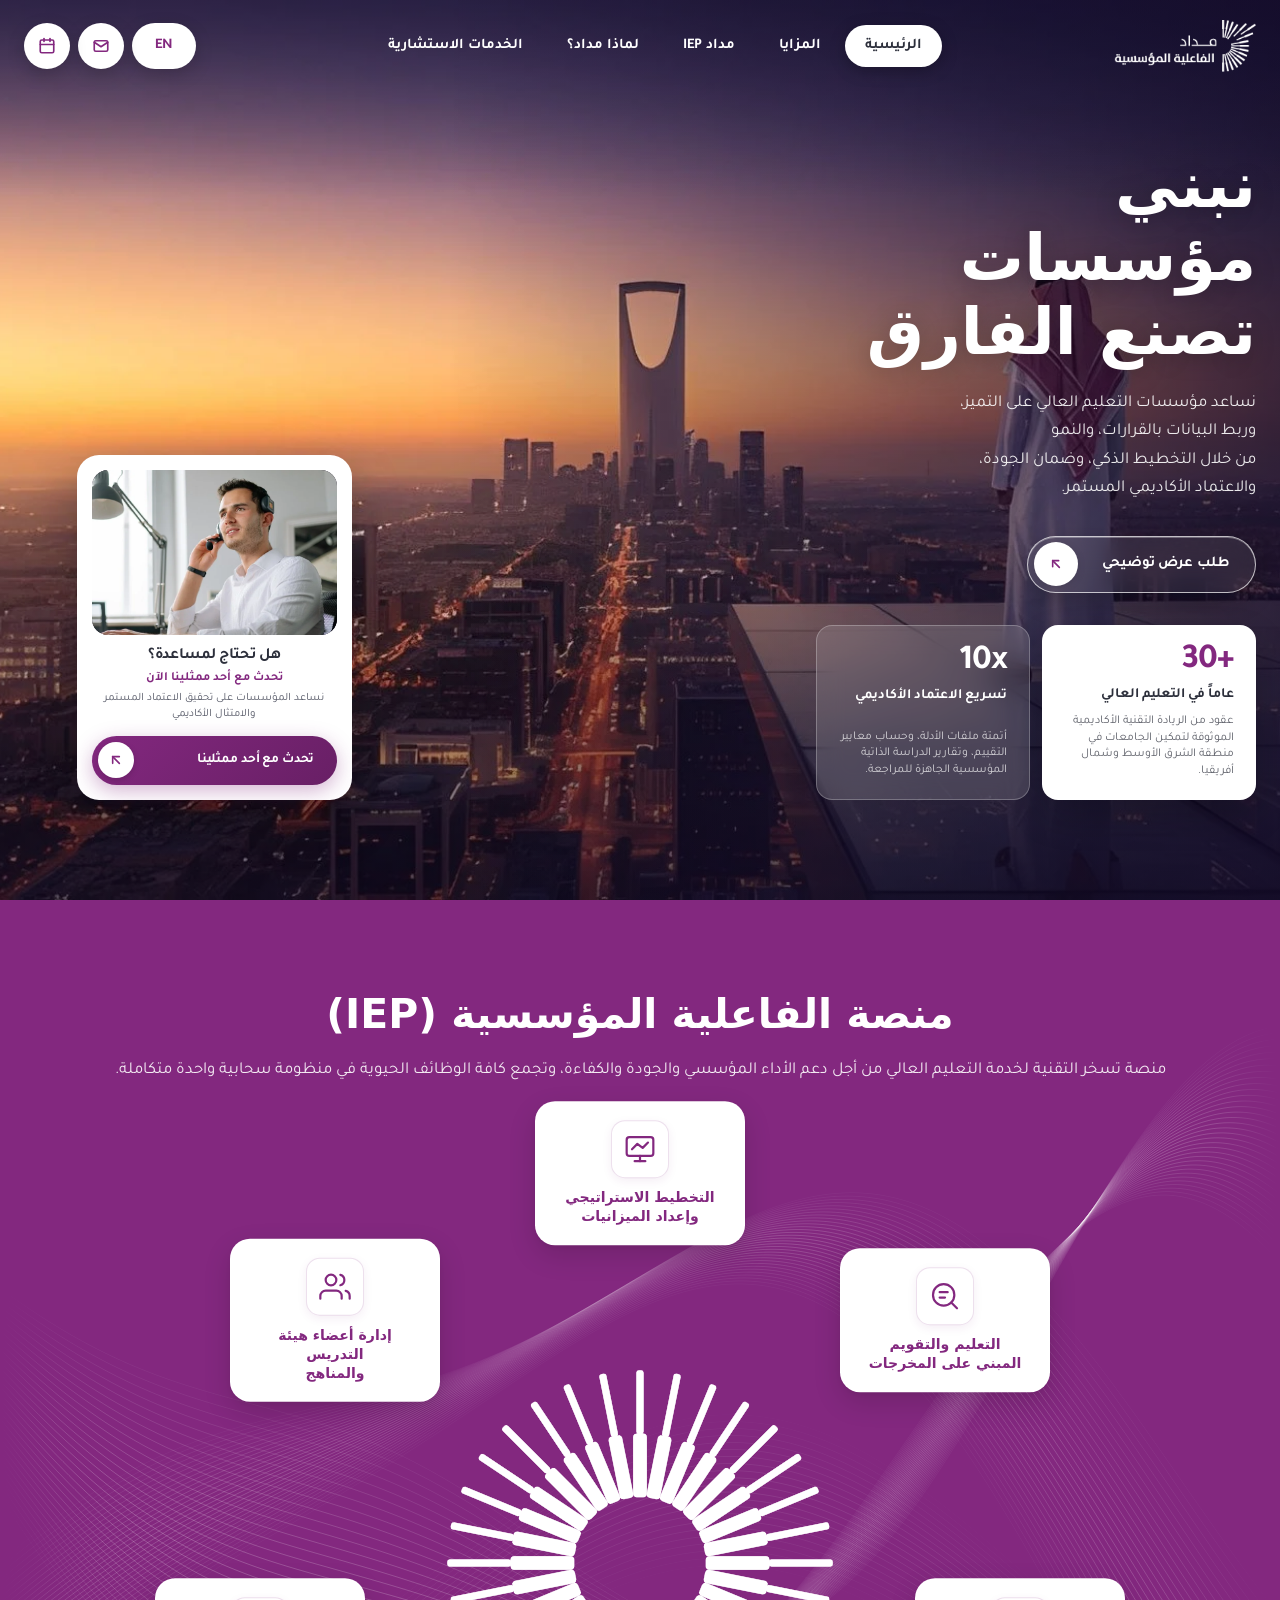
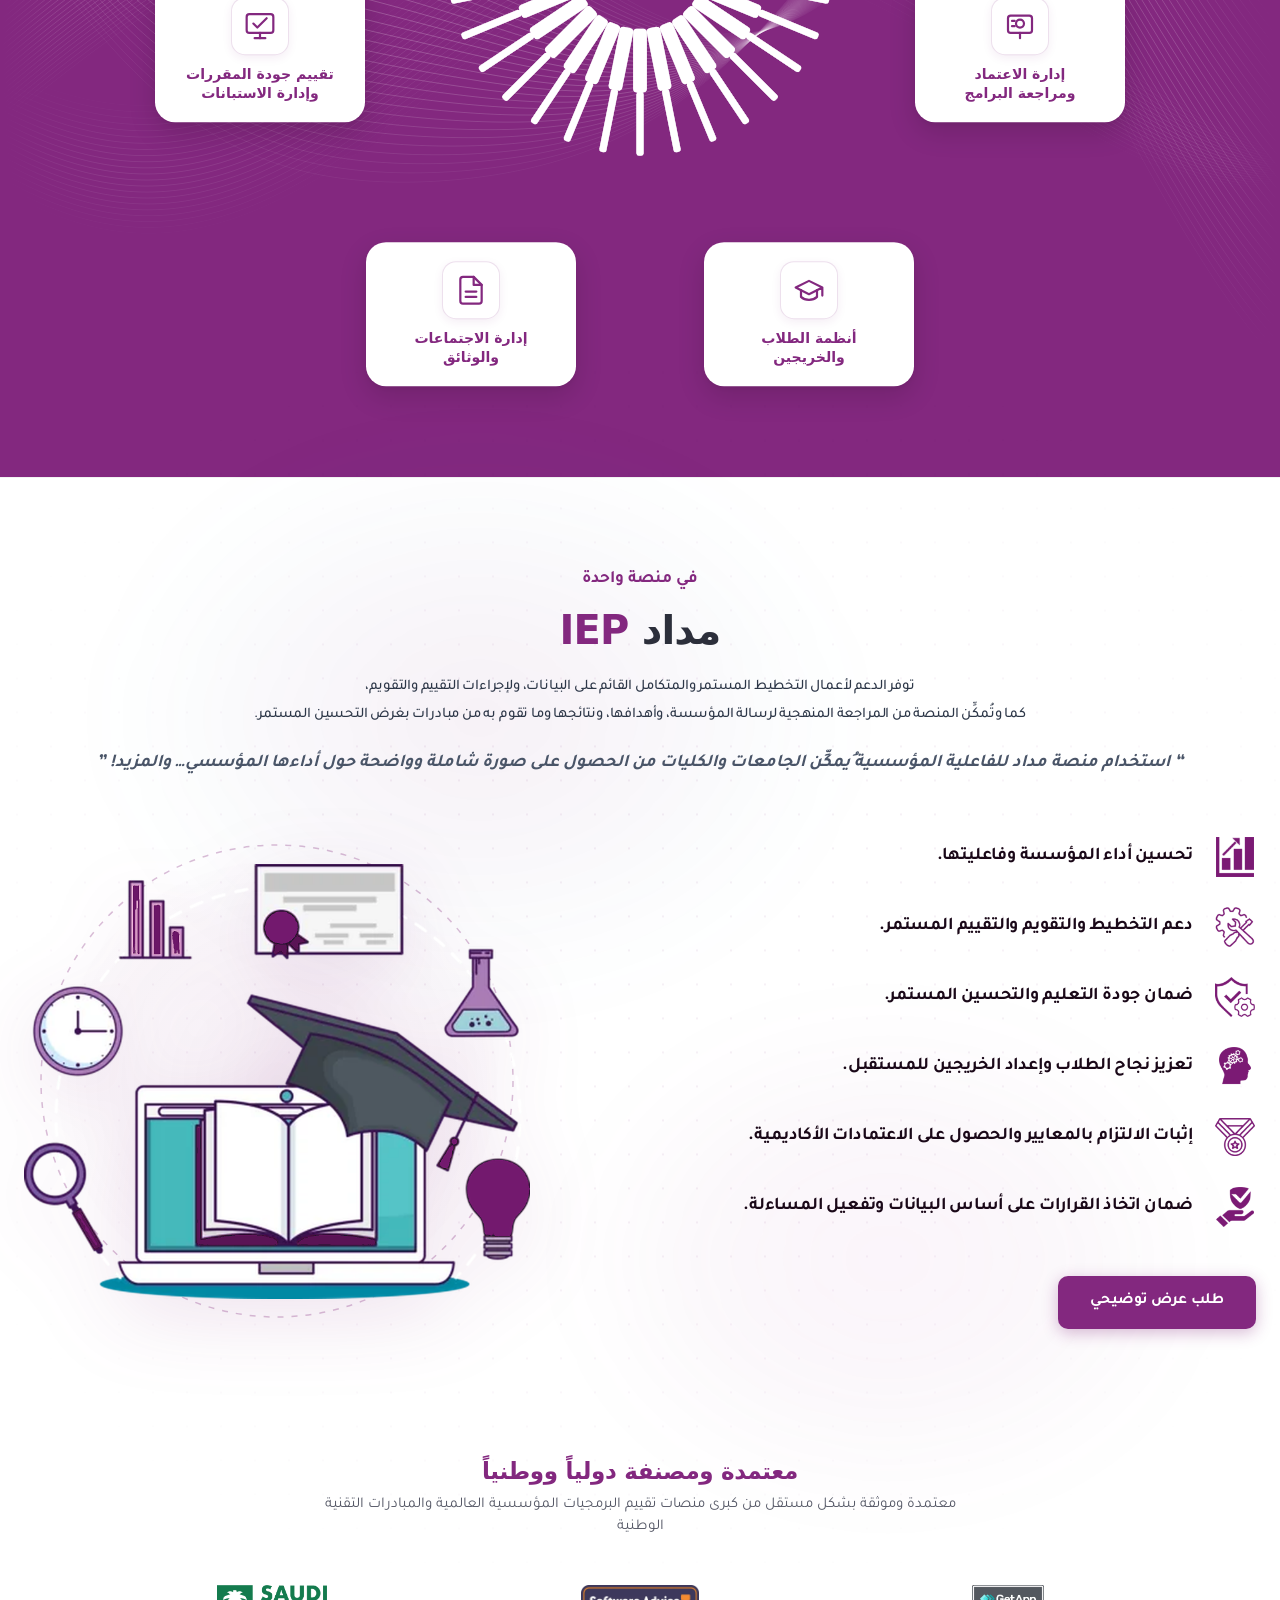
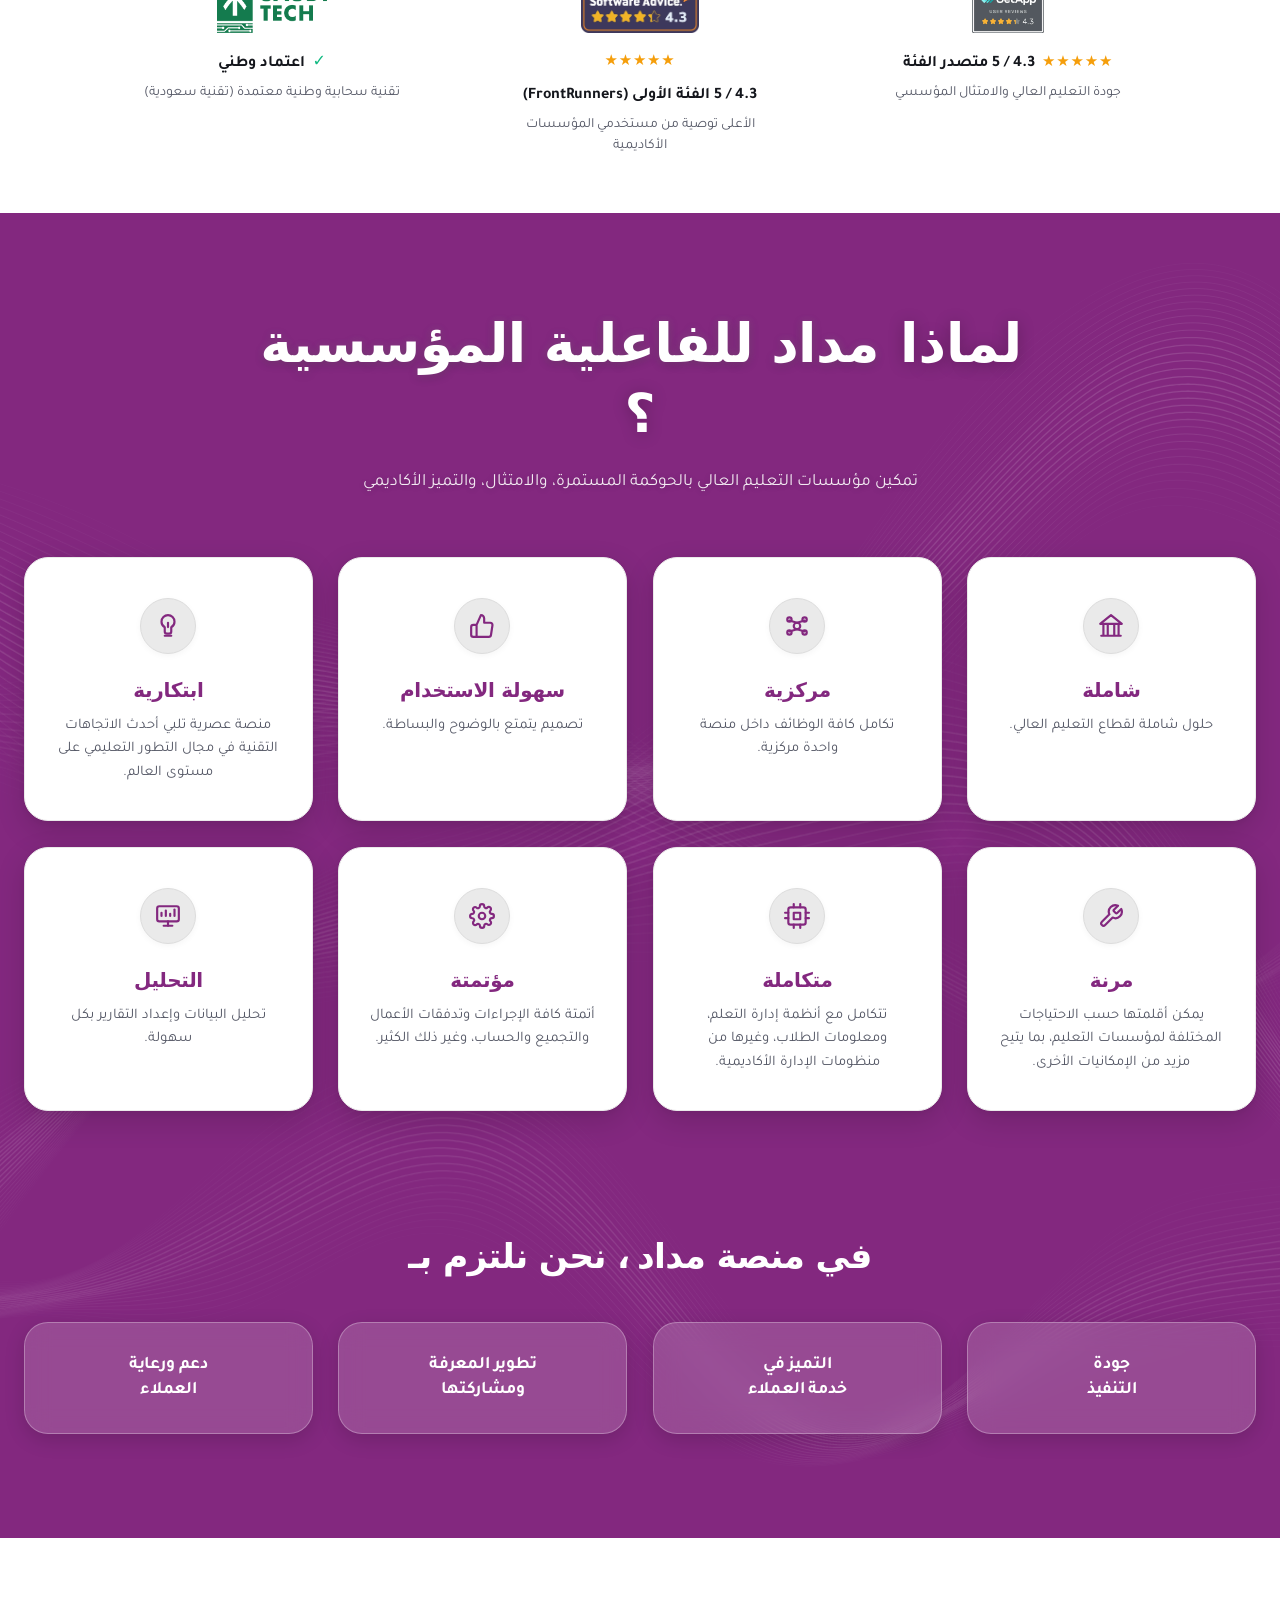
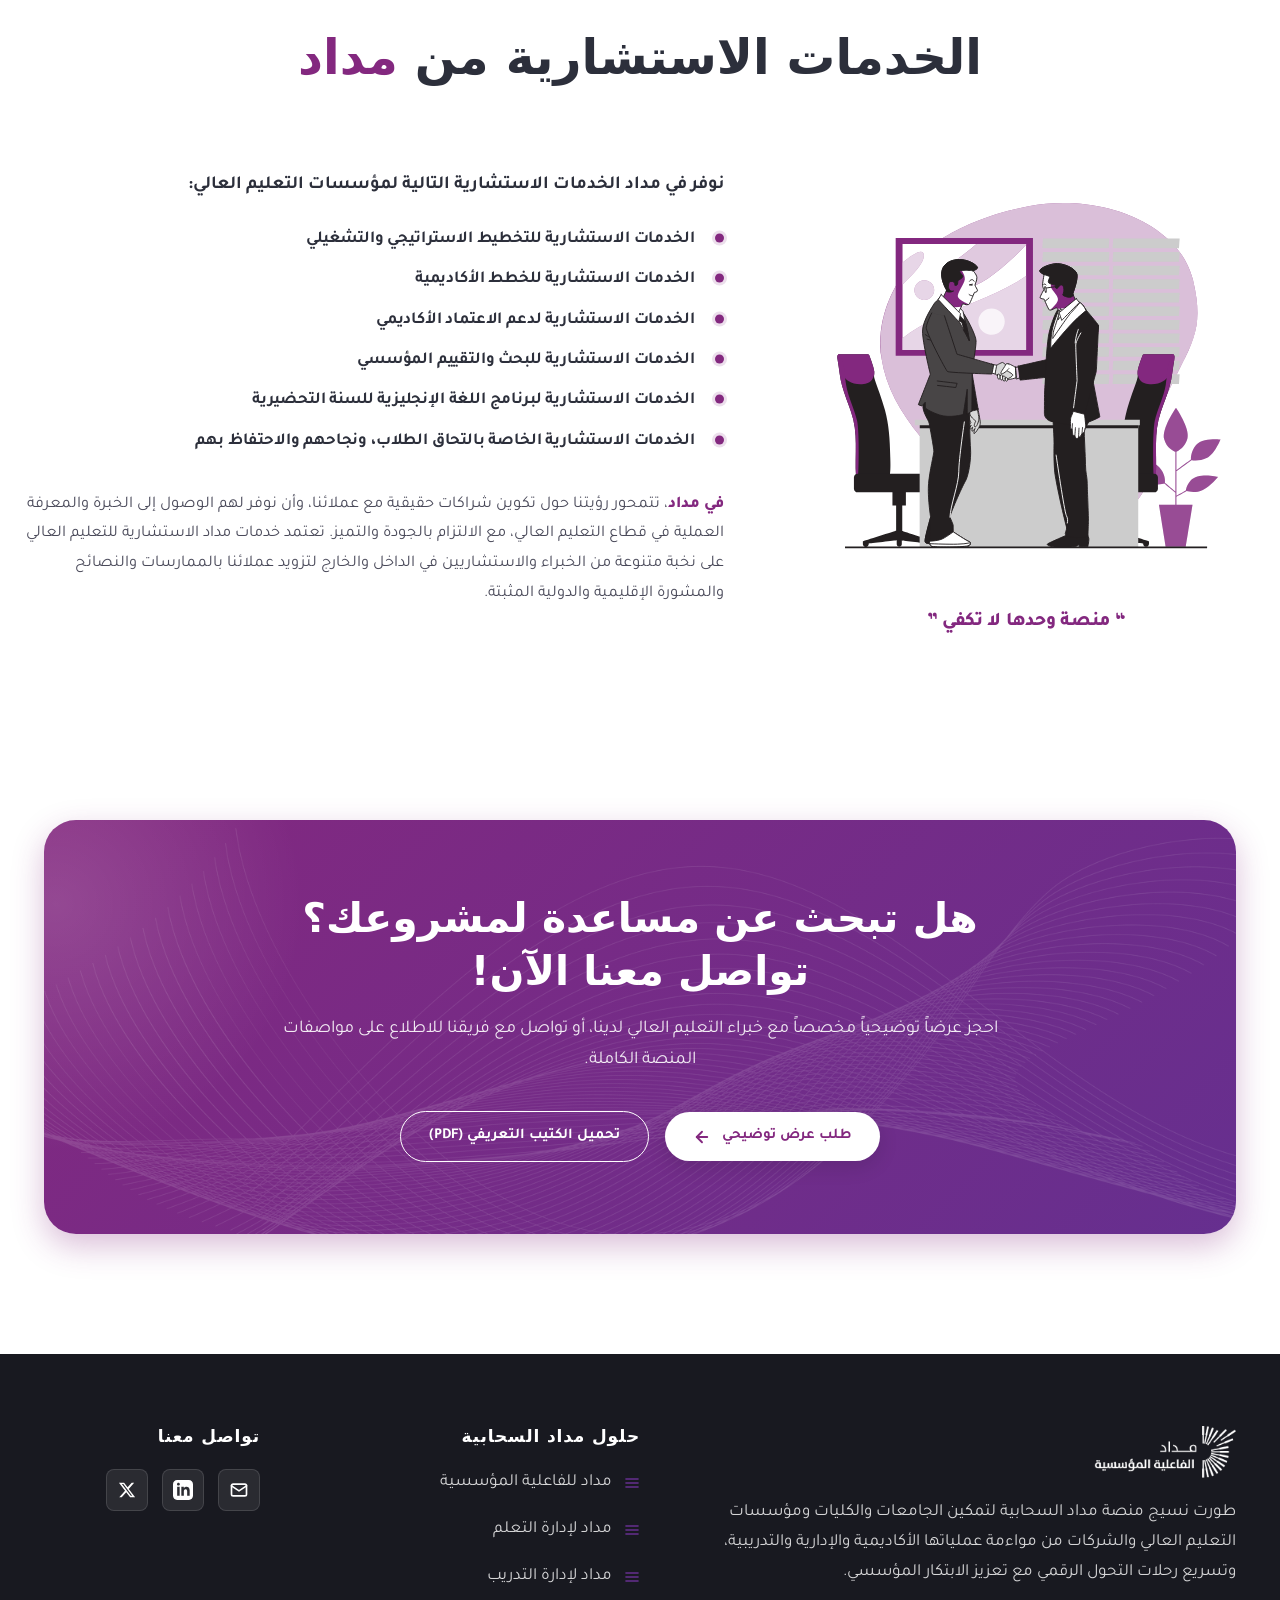
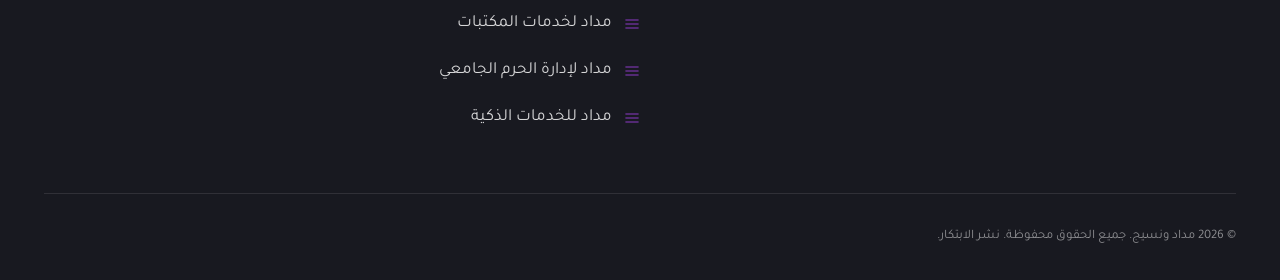
==== commit 3c4de752: "Lock modal dialog to viewport with max-width min(480px, calc(100vw - 2rem)) and embed cache-proof st" ====
--- a/ar/index.html
+++ b/ar/index.html
@@ -25,9 +25,128 @@
   <link rel="preconnect" href="https://fonts.gstatic.com" crossorigin>
   <link href="https://fonts.googleapis.com/css2?family=Tajawal:wght@400;700;800&display=swap" rel="stylesheet">
 
-  <link rel="stylesheet" href="../css/style.css?v=2.2">
-  <link rel="stylesheet" href="../css/rtl.css?v=2.2">
+  <link rel="stylesheet" href="../css/style.css?v=3.0">
+  <link rel="stylesheet" href="../css/rtl.css?v=3.0">
   <link rel="icon" type="image/webp" href="../assets/images/medad-iep-logo-ar.webp">
+
+  <style>
+    /* Critical Cache-Proof Modal Positioning: locked in dead-center, zero overflow */
+    html, body {
+      overflow-x: hidden !important;
+      max-width: 100vw !important;
+      width: 100% !important;
+    }
+    .modal-overlay {
+      position: fixed !important;
+      inset: 0 !important;
+      width: 100% !important;
+      width: 100vw !important;
+      height: 100% !important;
+      height: 100vh !important;
+      height: 100dvh !important;
+      background: rgba(20, 22, 28, 0.78) !important;
+      backdrop-filter: blur(8px) !important;
+      -webkit-backdrop-filter: blur(8px) !important;
+      z-index: 99999 !important;
+      display: flex !important;
+      align-items: center !important;
+      justify-content: center !important;
+      padding: clamp(0.75rem, 3vw, 1.25rem) !important;
+      box-sizing: border-box !important;
+      overflow-x: hidden !important;
+      overflow-y: auto !important;
+    }
+    .modal-dialog {
+      position: relative !important;
+      background: #FFFFFF !important;
+      border-radius: clamp(16px, 3.5vw, 24px) !important;
+      width: min(480px, calc(100vw - 2rem)) !important;
+      max-width: min(480px, calc(100vw - 2rem)) !important;
+      min-width: 0 !important;
+      padding: clamp(1.25rem, 4vw, 2rem) !important;
+      box-sizing: border-box !important;
+      box-shadow: 0 25px 60px rgba(0, 0, 0, 0.4) !important;
+      max-height: calc(100vh - 2rem) !important;
+      max-height: calc(100dvh - 2rem) !important;
+      overflow-y: auto !important;
+      overflow-x: hidden !important;
+      margin: auto !important;
+    }
+    .modal-close {
+      position: absolute !important;
+      top: 0.85rem !important;
+      left: 0.85rem !important;
+      right: auto !important;
+      width: 36px !important;
+      height: 36px !important;
+      min-width: 36px !important;
+      min-height: 36px !important;
+      border-radius: 50% !important;
+      display: flex !important;
+      align-items: center !important;
+      justify-content: center !important;
+      background: rgba(131, 40, 127, 0.08) !important;
+      border: none !important;
+      cursor: pointer !important;
+      color: #83287F !important;
+      z-index: 10 !important;
+    }
+    .modal-close svg {
+      width: 20px !important;
+      height: 20px !important;
+      stroke: #83287F !important;
+      stroke-width: 2.5 !important;
+    }
+    .modal-heading {
+      font-size: clamp(1.2rem, 4.5vw, 1.5rem) !important;
+      font-weight: 700 !important;
+      color: #83287F !important;
+      line-height: 1.25 !important;
+      margin-bottom: 0.4rem !important;
+      padding-left: 2.5rem !important;
+      padding-right: 0 !important;
+      word-break: break-word !important;
+      overflow-wrap: break-word !important;
+    }
+    .modal-sub {
+      font-size: clamp(0.8rem, 2.5vw, 0.9rem) !important;
+      color: #555866 !important;
+      line-height: 1.45 !important;
+      margin-bottom: 1.25rem !important;
+      word-break: break-word !important;
+      overflow-wrap: break-word !important;
+    }
+    #demoForm, .form-group {
+      width: 100% !important;
+      max-width: 100% !important;
+      min-width: 0 !important;
+      box-sizing: border-box !important;
+    }
+    .form-input, .form-select {
+      display: block !important;
+      width: 100% !important;
+      max-width: 100% !important;
+      min-width: 0 !important;
+      box-sizing: border-box !important;
+      padding: 0.7rem 0.85rem !important;
+      font-size: 16px !important;
+      border-radius: 10px !important;
+    }
+    .form-select {
+      text-overflow: ellipsis !important;
+      overflow: hidden !important;
+      white-space: nowrap !important;
+    }
+    .form-btn {
+      display: block !important;
+      width: 100% !important;
+      max-width: 100% !important;
+      min-width: 0 !important;
+      box-sizing: border-box !important;
+      padding: 0.8rem 1.25rem !important;
+      border-radius: 12px !important;
+    }
+  </style>
 </head>
 <body class="rtl">
 
--- a/css/style.css
+++ b/css/style.css
@@ -71,6 +71,9 @@
   scroll-behavior: smooth;
   scroll-padding-top: 80px;
   -webkit-text-size-adjust: 100%;
+  overflow-x: hidden;
+  width: 100%;
+  max-width: 100%;
 }
 
 body {
@@ -3450,16 +3453,16 @@
 .modal-dialog {
   background: #FFFFFF;
   border-radius: clamp(16px, 3.5vw, 24px);
-  max-width: min(500px, 100%);
-  width: 100%;
-  min-width: 0;
-  padding: clamp(1.25rem, 4vw, 2.25rem);
+  width: min(480px, calc(100vw - 2rem)) !important;
+  max-width: min(480px, calc(100vw - 2rem)) !important;
+  min-width: 0 !important;
+  padding: clamp(1.25rem, 4vw, 2rem) !important;
   position: relative;
   box-shadow: 0 25px 60px rgba(0, 0, 0, 0.35);
   transform: translateY(20px) scale(0.98);
   transition: transform var(--transition);
-  box-sizing: border-box;
-  margin: auto;
+  box-sizing: border-box !important;
+  margin: auto !important;
   max-height: calc(100vh - 2rem);
   max-height: calc(100dvh - 2rem);
   overflow-y: auto;
